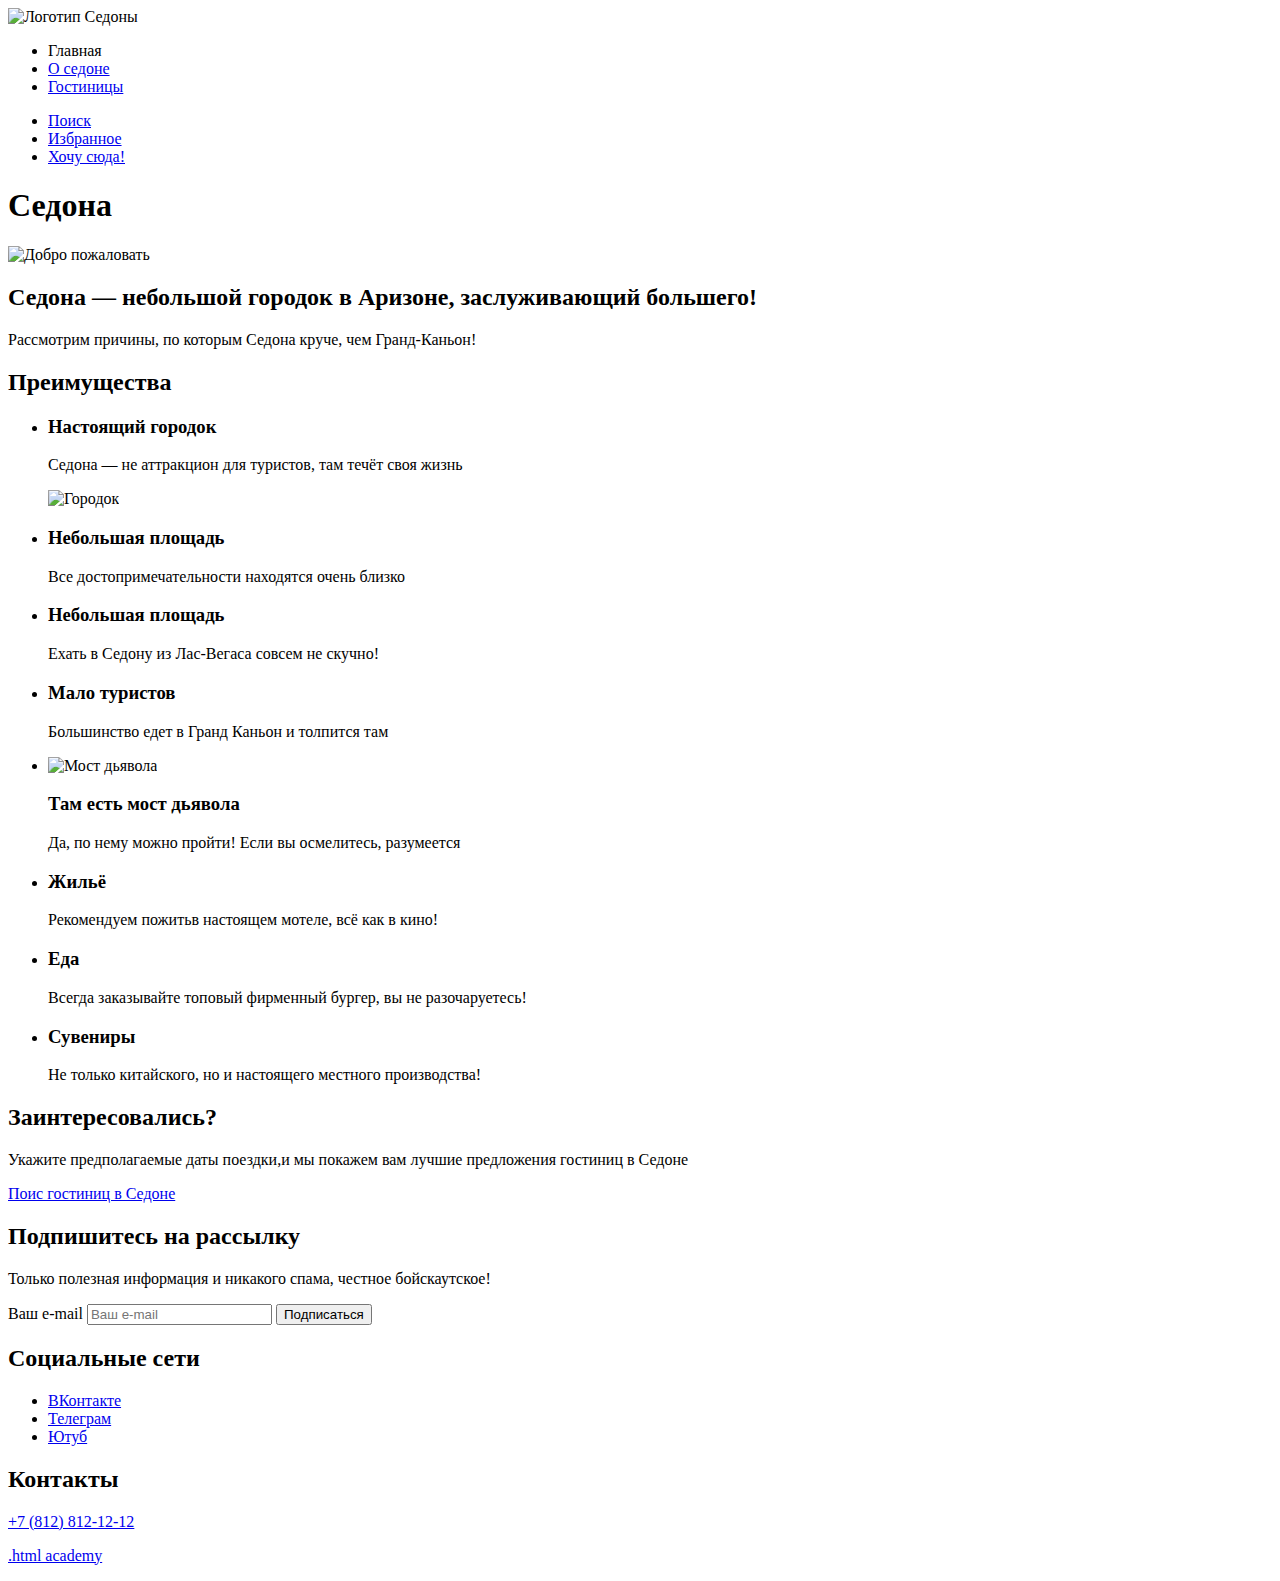
==== index.html @ bfe0bf10 "Merge pull request #2 from Vitamin0203/master" ====
<!DOCTYPE html>
<html lang="ru">
  <head>
    <meta charset="utf-8" />
    <title>HTML Academy: Седона</title>
  </head>
  <body>
    <header class="page-header">
      <a class="header-item-image">
        <img class="header-item-logo" src="" alt="Логотип Седоны" />
      </a>
      <nav class="navigation">
        <ul class="navigation-list">
          <li class="navigation-item">
            <a class="navigation-link">Главная</a>
          </li>
          <li class="navigation-item">
            <a class="navigation-link" href="#">О седоне</a>
          </li>
           <li class="navigation-item">
            <a class="navigation-link" href="catalog.html">Гостиницы</a>
          </li>
        </ul>
        <ul class="navigation-list navigation-user">
          <li class="navigation-item">
            <a class="navigation-link" href="#">
              <span class="visually-hidden">Поиск</span>
            </a>
          </li>
          <li class="navigation-item">
            <a class="navigation-link" href="#">
              <span class="visually-hidden">Избранное</span>
            </a>
          </li>
            <li class="navigation-item">
             <a class="navigation-link" href="#">Хочу сюда!</a>
          </li>
        </ul>
      </nav>
    </header>

  <main class="maim-index">
      <h1 class="visually-hidden">Седона</h1>
      <img class="logo-welcome" src="" alt="Добро пожаловать" />
      <section class="index-text">
        <h2 class="index-title">Седона — небольшой городок в Аризоне, заслуживающий большего!</h2>
        <p class="index-item-description">Рассмотрим причины, по которым Седона круче, чем Гранд-Каньон!</p>


     <section class="advantages">
         <h2 class="visually-hidden">Преимущества</h2>
      <ul class="advantages-list">
        <li class="advantages-item">
          <h3 class="advantages-item-title">Настоящий городок</h3>
          <p class="advantages-item-description">
            Седона — не аттракцион для туристов, там течёт своя жизнь
          </p>
          <img class="advantages-item-image" src="" alt="Городок" />
        </li>
         <li class="advantages-item">
          <h3 class="advantages-item-title">Небольшая площадь</h3>
          <p class="advantages-item-description">
            Все достопримечательности находятся очень близко
          </p>
        </li>
         <li class="advantages-item">
          <h3 class="advantages-item-title">Небольшая площадь</h3>
          <p class="advantages-item-description">
            Ехать в Седону из Лас-Вегаса совсем не скучно!
          </p>
        </li>
         <li class="advantages-item">
          <h3 class="advantages-item-title">Мало туристов</h3>
          <p class="advantages-item-description">
            Большинство едет в Гранд Каньон и толпится там
          </p>
        </li>
        <li class="advantages-item">
          <img class="advantages-item-image" src="" alt="Мост дьявола" />
          <h3 class="advantages-item-title">Там есть мост дьявола</h3>
          <p class="advantages-item-description">
            Да, по нему можно пройти! Если вы осмелитесь, разумеется
          </p>
        </li>
        <li>
          <h3 class="dvantages-item-title">Жильё</h3>
          <p class="advantages-item-description">
           Рекомендуем пожитьв настоящем мотеле, всё как в кино!
          </p>
        </li>
        <li>
          <h3 class="advantages-item-title">Еда</h3>
          <p class="advantages-item-description">
           Всегда заказывайте топовый фирменный бургер, вы не разочаруетесь!
           </p>
        </li>
        <li>
          <h3 class="advantages-item-title">Сувениры</h3>
          <p class="advantages-item-description">
           Не только китайского, но и настоящего местного производства!
          </p>
        </li>
      </ul>
     </section>

      <section class="data">
        <h2 class="data-title">Заинтересовались?</h2>
        <p class="data-text">
          Укажите предполагаемые даты поездки,и мы покажем вам лучшие
          предложения гостиниц в Седоне
        </p>
        <a class="button" href="#">Поис гостиниц в Седоне</a>
      </section>
  </main>

    <footer class="page-footer">
      <section class="subscribe">
        <h2 class="subscribe-tite">Подпишитесь на рассылку</h2>
        <p class="subscribe-text">
          Только полезная информация и никакого спама, честное бойскаутское!
        </p>
        <form class="form" action="#" metod="post">
          <label for="subscribe-emeil">
            <span class="visually-hidden">Ваш e-mail</span>
          </label>
          <input
            class="field"
            placeholder="Ваш e-mail"
            type="email"
            name="subscribe-email"
            id="subscribe-email"
            required
          />
          <button class="subscribe-button" type="submit">Подписаться</button>
        </form>
      </section>

      <section class="social">
        <h2 class="visually-hidden">Социальные сети</h2>
        <ul class="social-list">
          <li class="social-item">
            <a class="button" href="https://vk.com/htmlacademy">
              <span class="visually-hidden">ВКонтакте</span>
            </a>
          </li>
          <li class="social-list-item">
            <a class="button" href="https://https://t.me/htmlacademy">
              <span class="visually-hidden">Телеграм</span>
            </a>
          </li>
          <li class="social-list-item">
            <a class="button" href="https://www.youtube.com/user/htmlacademyru">
              <span class="visually-hidden">Ютуб</span>
            </a>
          </li>
        </ul>
      </section>

      <section class="contact">
        <h2 class="visually-hidden">Контакты</h2>
        <a class="contact-phone" href="tel:88128121212">+7 (812) 812-12-12</a>
         <p class="contact-about-text">
         <a class="htmlacademy-link" href="https://htmlacademy.ru/">.html academy</a>
        </p>
      </section>

    </footer>
  </body>
</html>
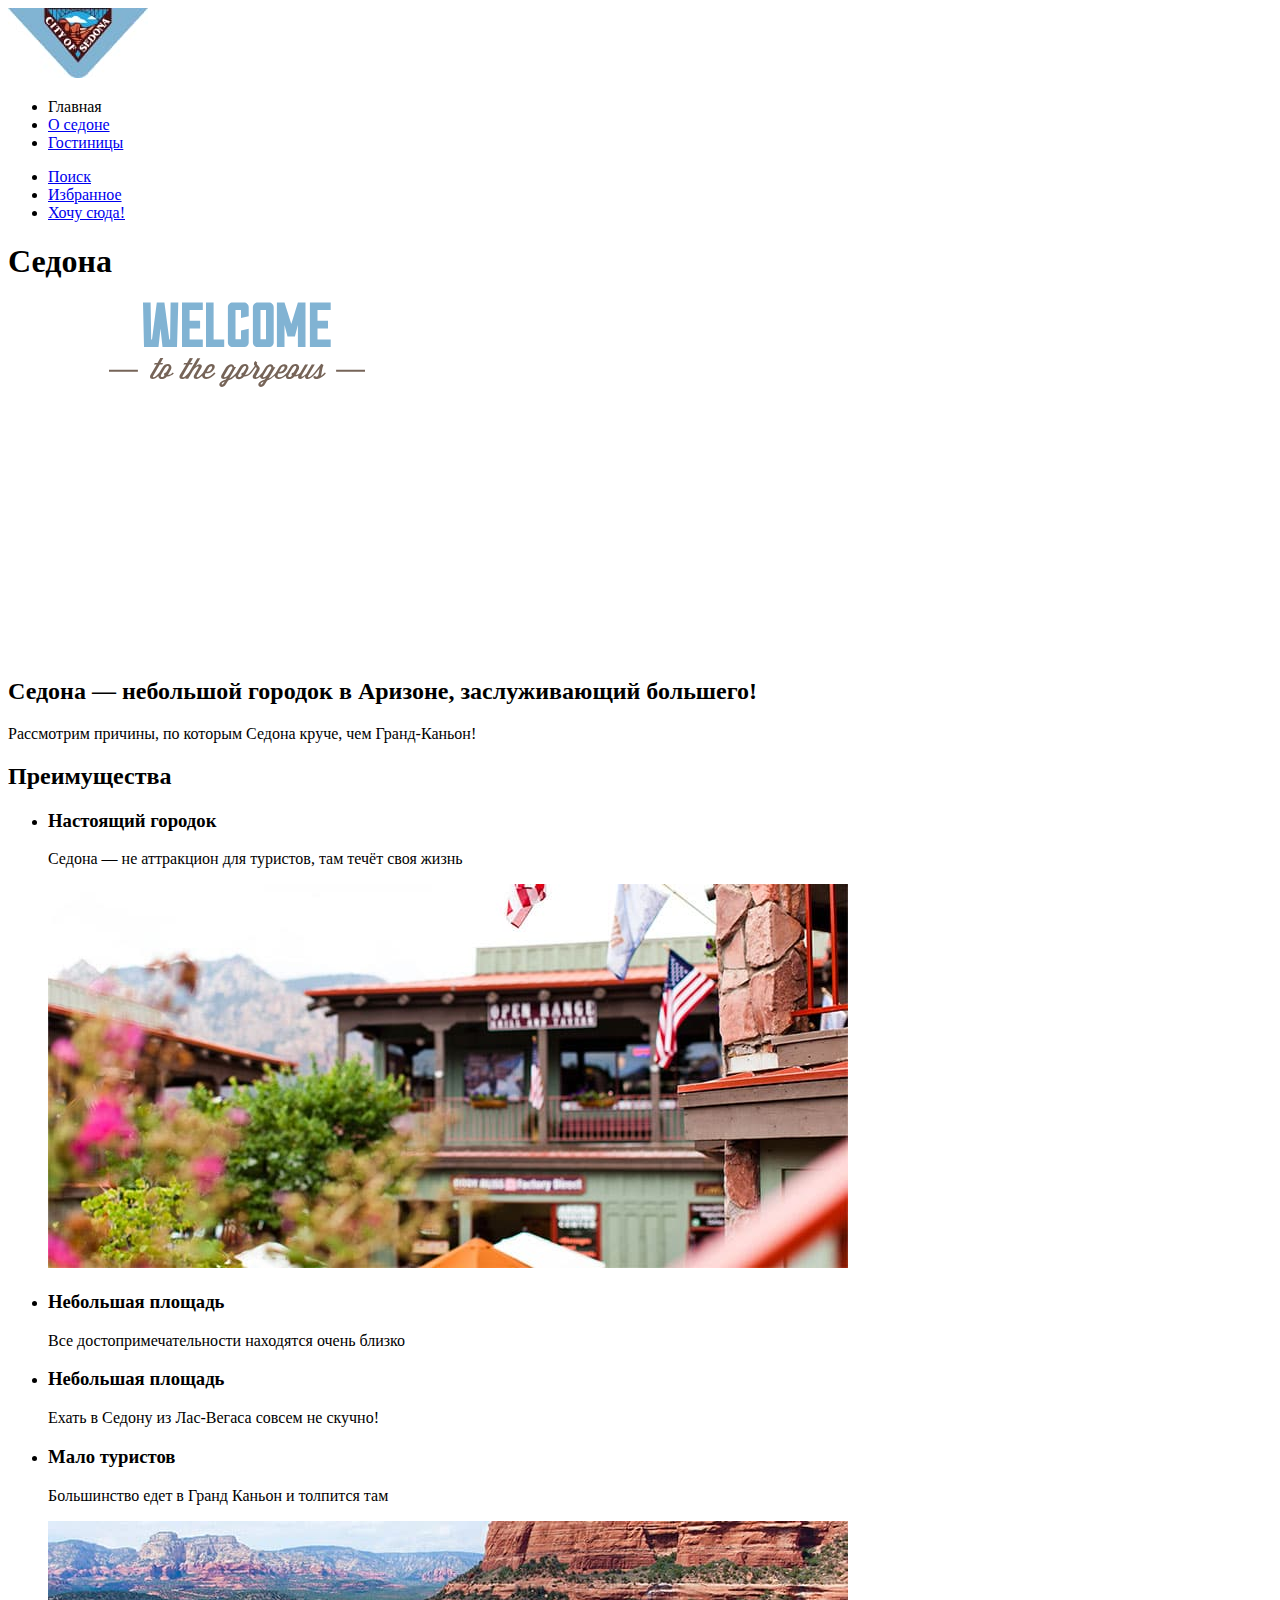
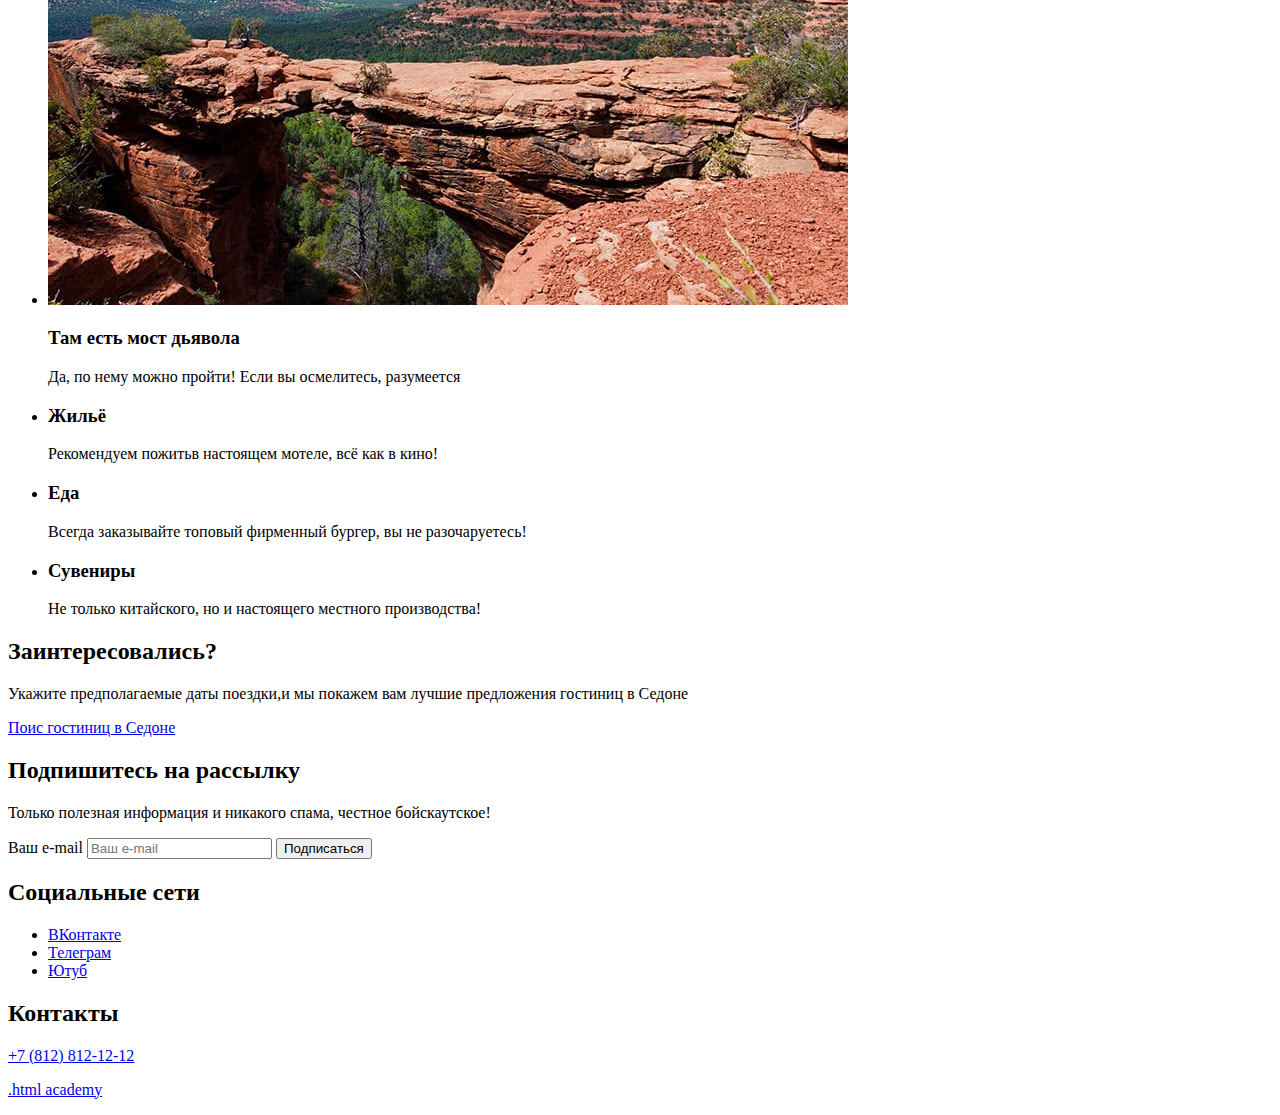
==== commit 0e7c947b: "Исправляет ошибки" ====
--- a/index.html
+++ b/index.html
@@ -7,7 +7,7 @@
   <body>
     <header class="page-header">
       <a class="header-item-image">
-        <img class="header-item-logo" src="" alt="Логотип Седоны" />
+        <img class="header-item-logo" src="images/preview/logo.jpg" width="140" height="70" alt="Логотип Седоны." />
       </a>
       <nav class="navigation">
         <ul class="navigation-list">
@@ -41,7 +41,7 @@
 
   <main class="maim-index">
       <h1 class="visually-hidden">Седона</h1>
-      <img class="logo-welcome" src="" alt="Добро пожаловать" />
+      <img class="logo-welcome" src="images/preview/welcome.svg" width="458" height="352" alt="Добро пожаловать." />
       <section class="index-text">
         <h2 class="index-title">Седона — небольшой городок в Аризоне, заслуживающий большего!</h2>
         <p class="index-item-description">Рассмотрим причины, по которым Седона круче, чем Гранд-Каньон!</p>
@@ -55,7 +55,7 @@
           <p class="advantages-item-description">
             Седона — не аттракцион для туристов, там течёт своя жизнь
           </p>
-          <img class="advantages-item-image" src="" alt="Городок" />
+          <img class="advantages-item-image" src="images/preview/photo-1.jpg" width="800" height="384" alt="Городок." />
         </li>
          <li class="advantages-item">
           <h3 class="advantages-item-title">Небольшая площадь</h3>
@@ -76,7 +76,7 @@
           </p>
         </li>
         <li class="advantages-item">
-          <img class="advantages-item-image" src="" alt="Мост дьявола" />
+          <img class="advantages-item-image" src="images/preview/photo-2.jpg" width="800" height="384" alt="Мост дьявола." />
           <h3 class="advantages-item-title">Там есть мост дьявола</h3>
           <p class="advantages-item-description">
             Да, по нему можно пройти! Если вы осмелитесь, разумеется
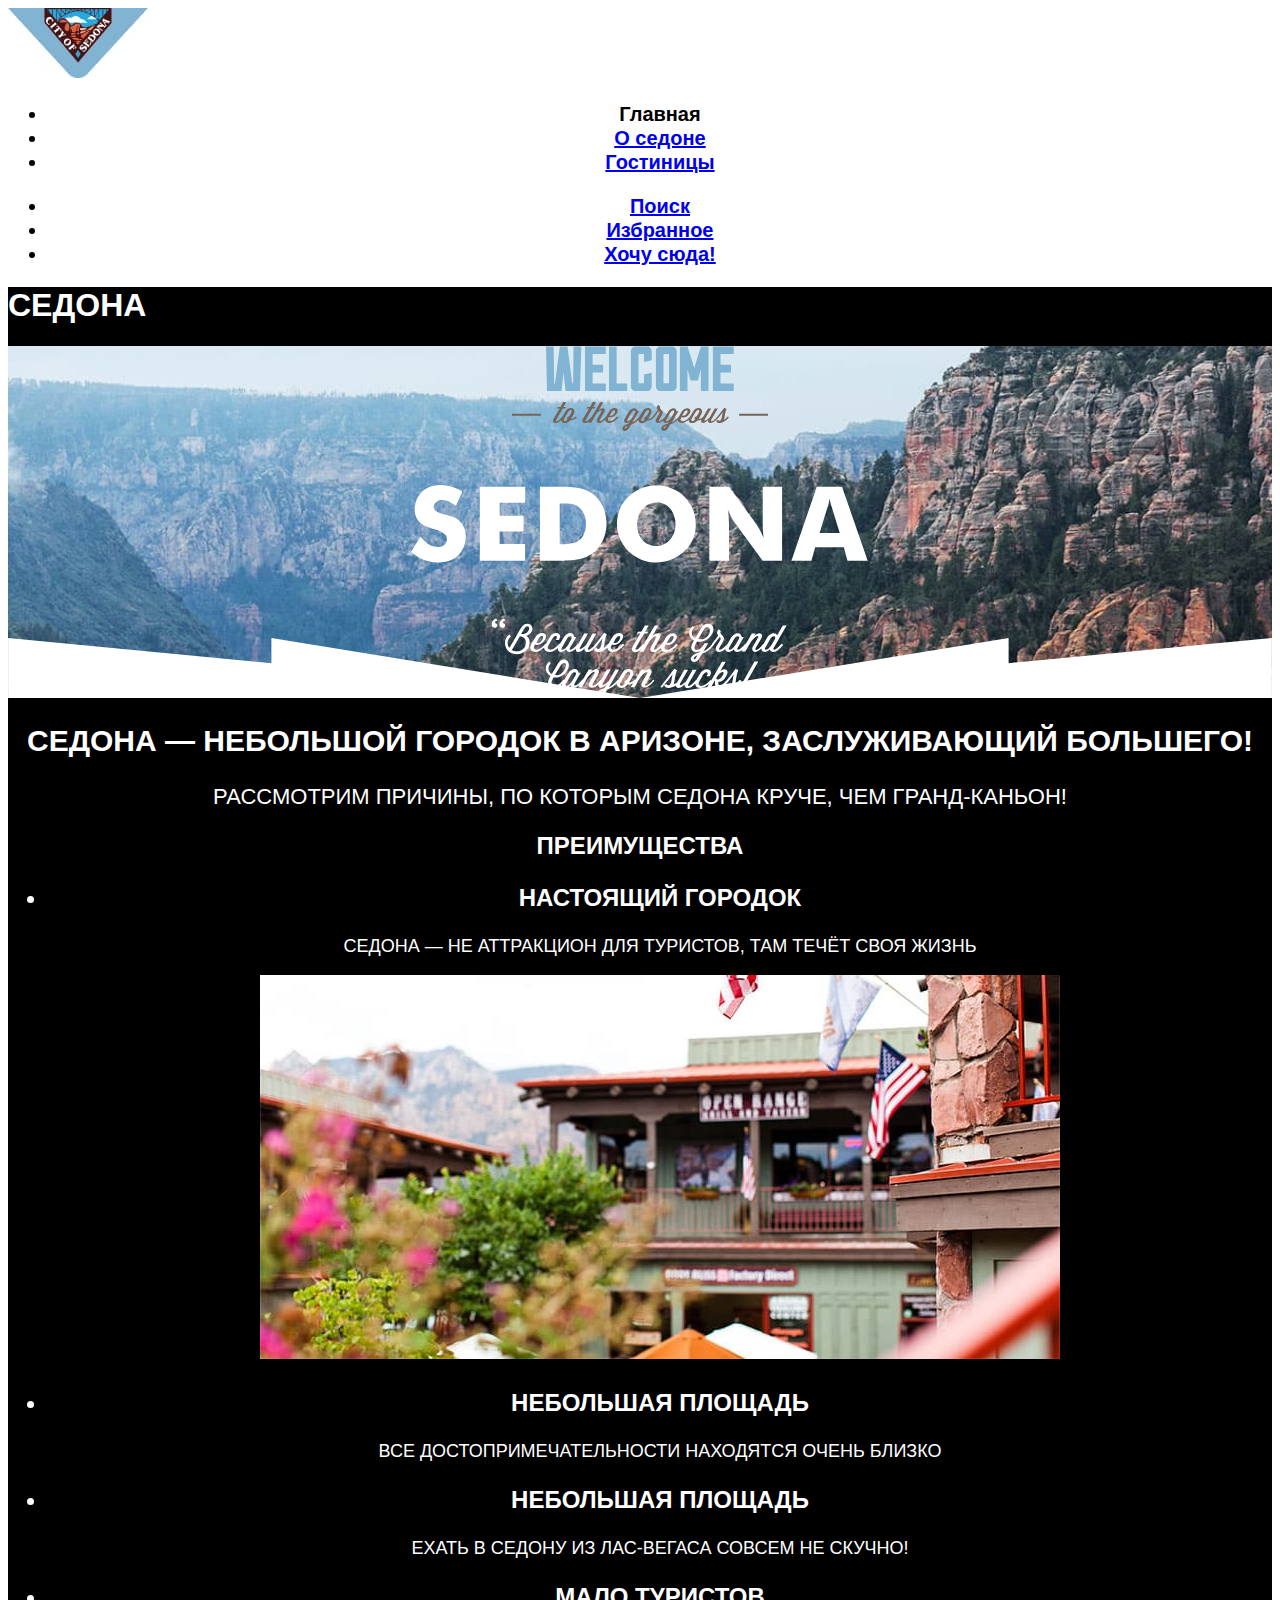
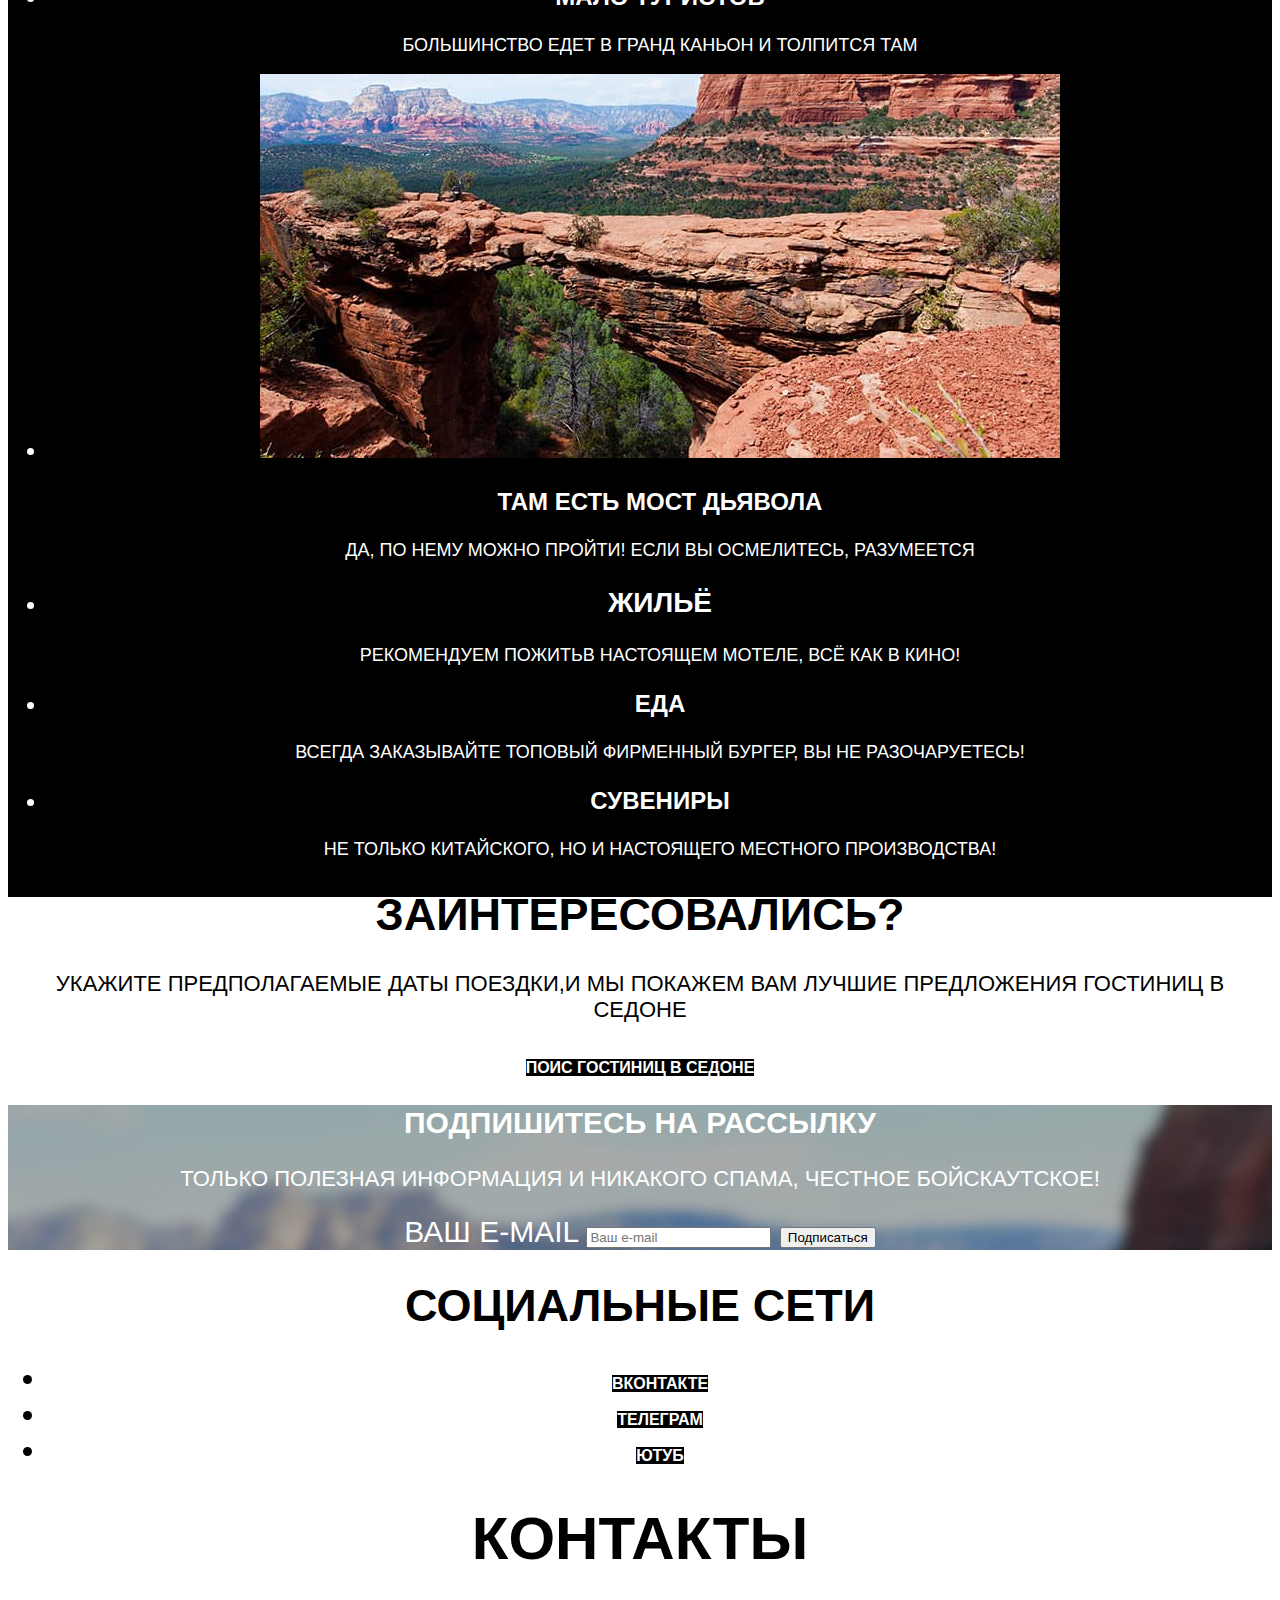
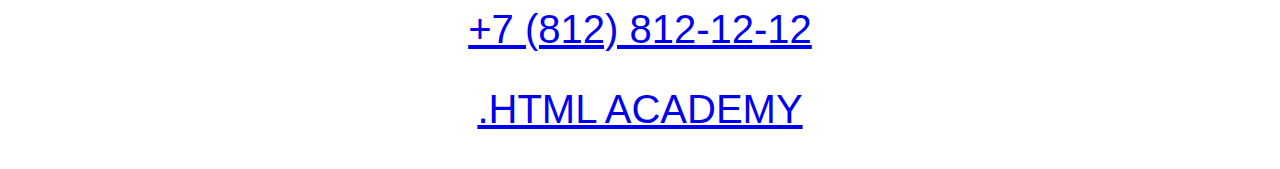
==== commit 5a56fe05: "Исправление ошибок" ====
--- a/index.html
+++ b/index.html
@@ -1,169 +1,166 @@
 <!DOCTYPE html>
 <html lang="ru">
-  <head>
-    <meta charset="utf-8" />
-    <title>HTML Academy: Седона</title>
-  </head>
-  <body>
-    <header class="page-header">
-      <a class="header-item-image">
-        <img class="header-item-logo" src="images/preview/logo.jpg" width="140" height="70" alt="Логотип Седоны." />
-      </a>
-      <nav class="navigation">
-        <ul class="navigation-list">
-          <li class="navigation-item">
-            <a class="navigation-link">Главная</a>
+
+<head>
+  <meta charset="utf-8" />
+  <title>HTML Academy: Седона</title>
+  <link rel="stylesheet" href="styles/styles.css">
+</head>
+
+<body>
+  <header class="page-header">
+    <a class="header-item-image">
+      <img class="header-item-logo" src="images/preview/logo.jpg" width="140" height="70" alt="Логотип Седоны." />
+    </a>
+    <nav class="navigation">
+      <ul class="navigation-list">
+        <li class="navigation-item">
+          <a class="navigation-link">Главная</a>
+        </li>
+        <li class="navigation-item">
+          <a class="navigation-link" href="#">О седоне</a>
+        </li>
+        <li class="navigation-item">
+          <a class="navigation-link" href="catalog.html">Гостиницы</a>
+        </li>
+      </ul>
+      <ul class="navigation-list navigation-user">
+        <li class="navigation-item">
+          <a class="navigation-link" href="#">
+            <span class="visually-hidden">Поиск</span>
+          </a>
+        </li>
+        <li class="navigation-item">
+          <a class="navigation-link" href="#">
+            <span class="visually-hidden">Избранное</span>
+          </a>
+        </li>
+        <li class="navigation-item">
+          <a class="navigation-link" href="#">Хочу сюда!</a>
+        </li>
+      </ul>
+    </nav>
+  </header>
+
+  <main class="main-index">
+    <h1 class="visually-hidden">Седона</h1>
+    <div class="logo-welcome-wrapper">
+     <img class="logo-welcome" src="images/preview/welcome.svg" width="458" height="352" alt="Добро пожаловать." />
+    </div>
+    <section class="index-text">
+      <h2 class="index-title">Седона — небольшой городок в Аризоне, заслуживающий большего!</h2>
+      <p class="index-item-description">Рассмотрим причины, по которым Седона круче, чем Гранд-Каньон!</p>
+
+      <section class="advantages">
+        <h2 class="visually-hidden">Преимущества</h2>
+        <ul class="advantages-list">
+          <li class="advantages-item">
+            <h3 class="advantages-item-title">Настоящий городок</h3>
+            <p class="advantages-item-description">
+              Седона — не аттракцион для туристов, там течёт своя жизнь
+            </p>
+            <img class="advantages-item-image" src="images/preview/photo-1.jpg" width="800" height="384" alt="Городок." />
           </li>
-          <li class="navigation-item">
-            <a class="navigation-link" href="#">О седоне</a>
+          <li class="advantages-item">
+            <h3 class="advantages-item-title">Небольшая площадь</h3>
+            <p class="advantages-item-description">
+              Все достопримечательности находятся очень близко
+            </p>
           </li>
-           <li class="navigation-item">
-            <a class="navigation-link" href="catalog.html">Гостиницы</a>
+          <li class="advantages-item">
+            <h3 class="advantages-item-title">Небольшая площадь</h3>
+            <p class="advantages-item-description">
+              Ехать в Седону из Лас-Вегаса совсем не скучно!
+            </p>
+          </li>
+          <li class="advantages-item">
+            <h3 class="advantages-item-title">Мало туристов</h3>
+            <p class="advantages-item-description">
+              Большинство едет в Гранд Каньон и толпится там
+            </p>
+          </li>
+          <li class="advantages-item">
+            <img class="advantages-item-image" src="images/preview/photo-2.jpg" width="800" height="384" alt="Мост дьявола." />
+            <h3 class="advantages-item-title">Там есть мост дьявола</h3>
+            <p class="advantages-item-description">
+              Да, по нему можно пройти! Если вы осмелитесь, разумеется
+            </p>
+          </li>
+          <li>
+            <h3 class="dvantages-item-title">Жильё</h3>
+            <p class="advantages-item-description">
+              Рекомендуем пожитьв настоящем мотеле, всё как в кино!
+            </p>
+          </li>
+          <li>
+            <h3 class="advantages-item-title">Еда</h3>
+            <p class="advantages-item-description">
+              Всегда заказывайте топовый фирменный бургер, вы не разочаруетесь!
+            </p>
+          </li>
+          <li>
+            <h3 class="advantages-item-title">Сувениры</h3>
+            <p class="advantages-item-description">
+              Не только китайского, но и настоящего местного производства!
+            </p>
           </li>
         </ul>
-        <ul class="navigation-list navigation-user">
-          <li class="navigation-item">
-            <a class="navigation-link" href="#">
-              <span class="visually-hidden">Поиск</span>
-            </a>
-          </li>
-          <li class="navigation-item">
-            <a class="navigation-link" href="#">
-              <span class="visually-hidden">Избранное</span>
-            </a>
-          </li>
-            <li class="navigation-item">
-             <a class="navigation-link" href="#">Хочу сюда!</a>
-          </li>
-        </ul>
-      </nav>
-    </header>
-
-  <main class="maim-index">
-      <h1 class="visually-hidden">Седона</h1>
-      <img class="logo-welcome" src="images/preview/welcome.svg" width="458" height="352" alt="Добро пожаловать." />
-      <section class="index-text">
-        <h2 class="index-title">Седона — небольшой городок в Аризоне, заслуживающий большего!</h2>
-        <p class="index-item-description">Рассмотрим причины, по которым Седона круче, чем Гранд-Каньон!</p>
-
-
-     <section class="advantages">
-         <h2 class="visually-hidden">Преимущества</h2>
-      <ul class="advantages-list">
-        <li class="advantages-item">
-          <h3 class="advantages-item-title">Настоящий городок</h3>
-          <p class="advantages-item-description">
-            Седона — не аттракцион для туристов, там течёт своя жизнь
-          </p>
-          <img class="advantages-item-image" src="images/preview/photo-1.jpg" width="800" height="384" alt="Городок." />
-        </li>
-         <li class="advantages-item">
-          <h3 class="advantages-item-title">Небольшая площадь</h3>
-          <p class="advantages-item-description">
-            Все достопримечательности находятся очень близко
-          </p>
-        </li>
-         <li class="advantages-item">
-          <h3 class="advantages-item-title">Небольшая площадь</h3>
-          <p class="advantages-item-description">
-            Ехать в Седону из Лас-Вегаса совсем не скучно!
-          </p>
-        </li>
-         <li class="advantages-item">
-          <h3 class="advantages-item-title">Мало туристов</h3>
-          <p class="advantages-item-description">
-            Большинство едет в Гранд Каньон и толпится там
-          </p>
-        </li>
-        <li class="advantages-item">
-          <img class="advantages-item-image" src="images/preview/photo-2.jpg" width="800" height="384" alt="Мост дьявола." />
-          <h3 class="advantages-item-title">Там есть мост дьявола</h3>
-          <p class="advantages-item-description">
-            Да, по нему можно пройти! Если вы осмелитесь, разумеется
-          </p>
-        </li>
-        <li>
-          <h3 class="dvantages-item-title">Жильё</h3>
-          <p class="advantages-item-description">
-           Рекомендуем пожитьв настоящем мотеле, всё как в кино!
-          </p>
-        </li>
-        <li>
-          <h3 class="advantages-item-title">Еда</h3>
-          <p class="advantages-item-description">
-           Всегда заказывайте топовый фирменный бургер, вы не разочаруетесь!
-           </p>
-        </li>
-        <li>
-          <h3 class="advantages-item-title">Сувениры</h3>
-          <p class="advantages-item-description">
-           Не только китайского, но и настоящего местного производства!
-          </p>
-        </li>
-      </ul>
-     </section>
+      </section>
 
       <section class="data">
         <h2 class="data-title">Заинтересовались?</h2>
         <p class="data-text">
-          Укажите предполагаемые даты поездки,и мы покажем вам лучшие
-          предложения гостиниц в Седоне
+          Укажите предполагаемые даты поездки,и мы покажем вам лучшие предложения гостиниц в Седоне
         </p>
         <a class="button" href="#">Поис гостиниц в Седоне</a>
       </section>
   </main>
 
-    <footer class="page-footer">
-      <section class="subscribe">
-        <h2 class="subscribe-tite">Подпишитесь на рассылку</h2>
-        <p class="subscribe-text">
-          Только полезная информация и никакого спама, честное бойскаутское!
-        </p>
-        <form class="form" action="#" metod="post">
-          <label for="subscribe-emeil">
-            <span class="visually-hidden">Ваш e-mail</span>
-          </label>
-          <input
-            class="field"
-            placeholder="Ваш e-mail"
-            type="email"
-            name="subscribe-email"
-            id="subscribe-email"
-            required
-          />
-          <button class="subscribe-button" type="submit">Подписаться</button>
-        </form>
-      </section>
+  <footer class="page-footer">
+    <section class="subscribe">
+      <h2 class="subscribe-tite">Подпишитесь на рассылку</h2>
+      <p class="subscribe-text">
+        Только полезная информация и никакого спама, честное бойскаутское!
+      </p>
+      <form class="form" action="#" metod="post">
+        <label for="subscribe-emeil">
+          <span class="visually-hidden">Ваш e-mail</span>
+        </label>
+        <input class="field" placeholder="Ваш e-mail" type="email" name="subscribe-email" id="subscribe-email" required />
+        <button class="subscribe-button" type="submit">Подписаться</button>
+      </form>
+    </section>
 
-      <section class="social">
-        <h2 class="visually-hidden">Социальные сети</h2>
-        <ul class="social-list">
-          <li class="social-item">
-            <a class="button" href="https://vk.com/htmlacademy">
-              <span class="visually-hidden">ВКонтакте</span>
-            </a>
-          </li>
-          <li class="social-list-item">
-            <a class="button" href="https://https://t.me/htmlacademy">
-              <span class="visually-hidden">Телеграм</span>
-            </a>
-          </li>
-          <li class="social-list-item">
-            <a class="button" href="https://www.youtube.com/user/htmlacademyru">
-              <span class="visually-hidden">Ютуб</span>
-            </a>
-          </li>
-        </ul>
-      </section>
+    <section class="social">
+      <h2 class="visually-hidden">Социальные сети</h2>
+      <ul class="social-list">
+        <li class="social-item">
+          <a class="button" href="https://vk.com/htmlacademy">
+            <span class="visually-hidden">ВКонтакте</span>
+          </a>
+        </li>
+        <li class="social-list-item">
+          <a class="button" href="https://https://t.me/htmlacademy">
+            <span class="visually-hidden">Телеграм</span>
+          </a>
+        </li>
+        <li class="social-list-item">
+          <a class="button" href="https://www.youtube.com/user/htmlacademyru">
+            <span class="visually-hidden">Ютуб</span>
+          </a>
+        </li>
+      </ul>
+    </section>
 
-      <section class="contact">
-        <h2 class="visually-hidden">Контакты</h2>
-        <a class="contact-phone" href="tel:88128121212">+7 (812) 812-12-12</a>
-         <p class="contact-about-text">
-         <a class="htmlacademy-link" href="https://htmlacademy.ru/">.html academy</a>
-        </p>
-      </section>
+    <section class="contact">
+      <h2 class="visually-hidden">Контакты</h2>
+      <a class="contact-phone" href="tel:88128121212">+7 (812) 812-12-12</a>
+      <p class="contact-about-text">
+        <a class="htmlacademy-link" href="https://htmlacademy.ru/">.html academy</a>
+      </p>
+    </section>
 
-    </footer>
-  </body>
+  </footer>
+</body>
+
 </html>
--- a/styles/styles.css
+++ b/styles/styles.css
@@ -0,0 +1,269 @@
+@font-face {
+  font-family: "PT Sans";
+  font-style: normal;
+  font-weight: 400;
+  src: url("../fonts/ptsans-400.woff2") format("woff2");
+  font-display: swap;
+}
+
+@font-face {
+  font-family: "PT Sans";
+  font-style: normal;
+  font-weight: 700;
+  src: format("../fonts/ptsans-700.woff2") format("woff2");
+  font-display: swap;
+}
+
+body {
+  font-family: "PT Sans", sans-serif;
+  color: #000000;
+  background-color: #ffffff;
+}
+
+.button {
+  font-family: inherit;
+  font-size: 16px;
+  line-height: 16px;
+  font-weight: 700;
+  text-align: center;
+  color: #ffffff;
+  background-color: #000000;
+  text-decoration: none;
+}
+
+.page-header {
+  color: #000000;
+  background-color: #ffffff;
+}
+
+.navigation {
+  font-size: 20px;
+  line-height: 24px;
+  font-weight: 700;
+  text-align: center;
+  color: #000000;
+  background-color: #ffffff;
+  text-decoration: none;
+}
+
+.main-index {
+  color: #ffffff;
+  background-color: #000000;
+  text-transform: uppercase;
+}
+
+.logo-welcome-wrapper {
+  background-image: url("../images/background/bg-3.svg"), url("../images/preview/holma.jpg");
+  background-position: bottom, center;
+  background-size: 100% auto;
+  background-repeat: no-repeat;
+  background-color: #000000;
+
+}
+
+.logo-welcome {
+  display: block;
+  margin: 0 auto;
+}
+
+.index-title {
+  color: #ffffff;
+  background-color: #000000;
+  font-weight: 700;
+  font-size: 30px;
+  line-height: 36px;
+  text-align: center;
+}
+
+.index-item-description {
+  color: #ffffff;
+  background-color: #000000;
+  font-weight: 400;
+  font-size: 22px;
+  line-height: 26px;
+  text-align: center;
+}
+
+.advantages {
+  text-align: center;
+  text-transform: uppercase;
+}
+
+.advantages-item-title {
+  color: #ffffff;
+  background-color: #000000;
+  font-weight: 700;
+  font-size: 24px;
+  line-height: 28px;
+  text-align: center;
+}
+
+.advantages-item-description {
+  color: #ffffff;
+  background-color: #000000;
+  font-weight: 400;
+  font-size: 18px;
+  line-height: 21px;
+  text-align: center;
+}
+
+.advantages-list {
+  font-size: 24px;
+  line-height: 28px;
+}
+
+.data {
+  color: #000000;
+  background-color: #ffffff;
+  font-weight: 700;
+  font-size: 30px;
+  line-height: 36px;
+  text-align: center;
+  text-transform: uppercase;
+}
+
+.data-text {
+  font-weight: 400;
+  font-size: 22px;
+  line-height: 26px;
+}
+
+.page-footer {
+  font-size: 30px;
+  line-height: 36px;
+  text-align: center;
+  text-transform: uppercase;
+}
+
+.subscribe {
+  color: #ffffff;
+  background-image: url("../images/background/bg-1.jpg");
+  background-size: 100% auto;
+  background-repeat: no-repeat;
+  text-transform: uppercase;
+}
+
+.subscribe-tite {
+  font-weight: 700;
+  font-size: 30px;
+  line-height: 36px;
+}
+
+.subscribe-text {
+  font-weight: 400;
+  font-size: 22px;
+  line-height: 26px;
+}
+/** Нет идей :)
+.social-list {
+
+}
+**/
+.contact {
+  color: #000000;
+  font-weight: 400;
+  font-size: 40px;
+  line-height: 40px;
+  text-align: center;
+  text-transform: uppercase;
+  text-decoration: none;
+}
+
+.main-inner {
+  color: #ffffff;
+  background-color: #000000;
+}
+
+.header-inner-wrapper {
+  background-image: url("../images/background/bg-2.jpg");
+  background-position: bottom, center;
+  background-size: 100% auto;
+  background-repeat: no-repeat;
+  background-color: #000000;
+}
+
+.sorting {
+ color: #000000;
+  background-color: #ffffff;
+}
+
+.catalog-filter-grooup {
+  font-size: 20px;
+  line-height: 24px;
+  font-weight: 700;
+  color: #ffffff;
+  text-transform: uppercase;
+}
+
+.catalog-control {
+  font-size: 18px;
+  line-height: 23px;
+  font-weight: 400;
+  color: #ffffff;
+  text-transform: uppercase;
+}
+
+.select-amount {
+  font-size: 30px;
+  line-height: 36px;
+  font-weight: 700;
+  text-align: left;
+}
+
+.select-control {
+  font-size: 18px;
+  line-height: 21px;
+  font-weight: 400;
+  text-align: right;
+}
+
+.display-list {
+  background-color: #ffffff;
+  color: #000000;
+  text-decoration: none;
+  text-transform: uppercase;
+}
+
+.display-card-title {
+  font-size: 24px;
+  line-height: 28px;
+  font-weight: 700;
+}
+
+.display-name {
+  font-size: 18px;
+  line-height: 21px;
+  font-weight: 400;
+}
+
+.display-price {
+  font-size: 18px;
+  line-height: 21px;
+  font-weight: 400;
+}
+
+.display-favorites {
+  font-size: 16px;
+  line-height: 20px;
+  font-weight: 700;
+}
+
+.display-rating {
+  font-size: 16px;
+  line-height: 20px;
+  font-weight: 400;
+}
+
+.pagination {
+  background-color: #82b3d3;
+  color: #ffffff;
+  font-size: 20px;
+  line-height: 36px;
+  font-weight: 700;
+  text-decoration: none;
+}
+
+.pagination-link .pagination-current {
+  background-color: #f2f2f2;
+  color: #000000;
+}
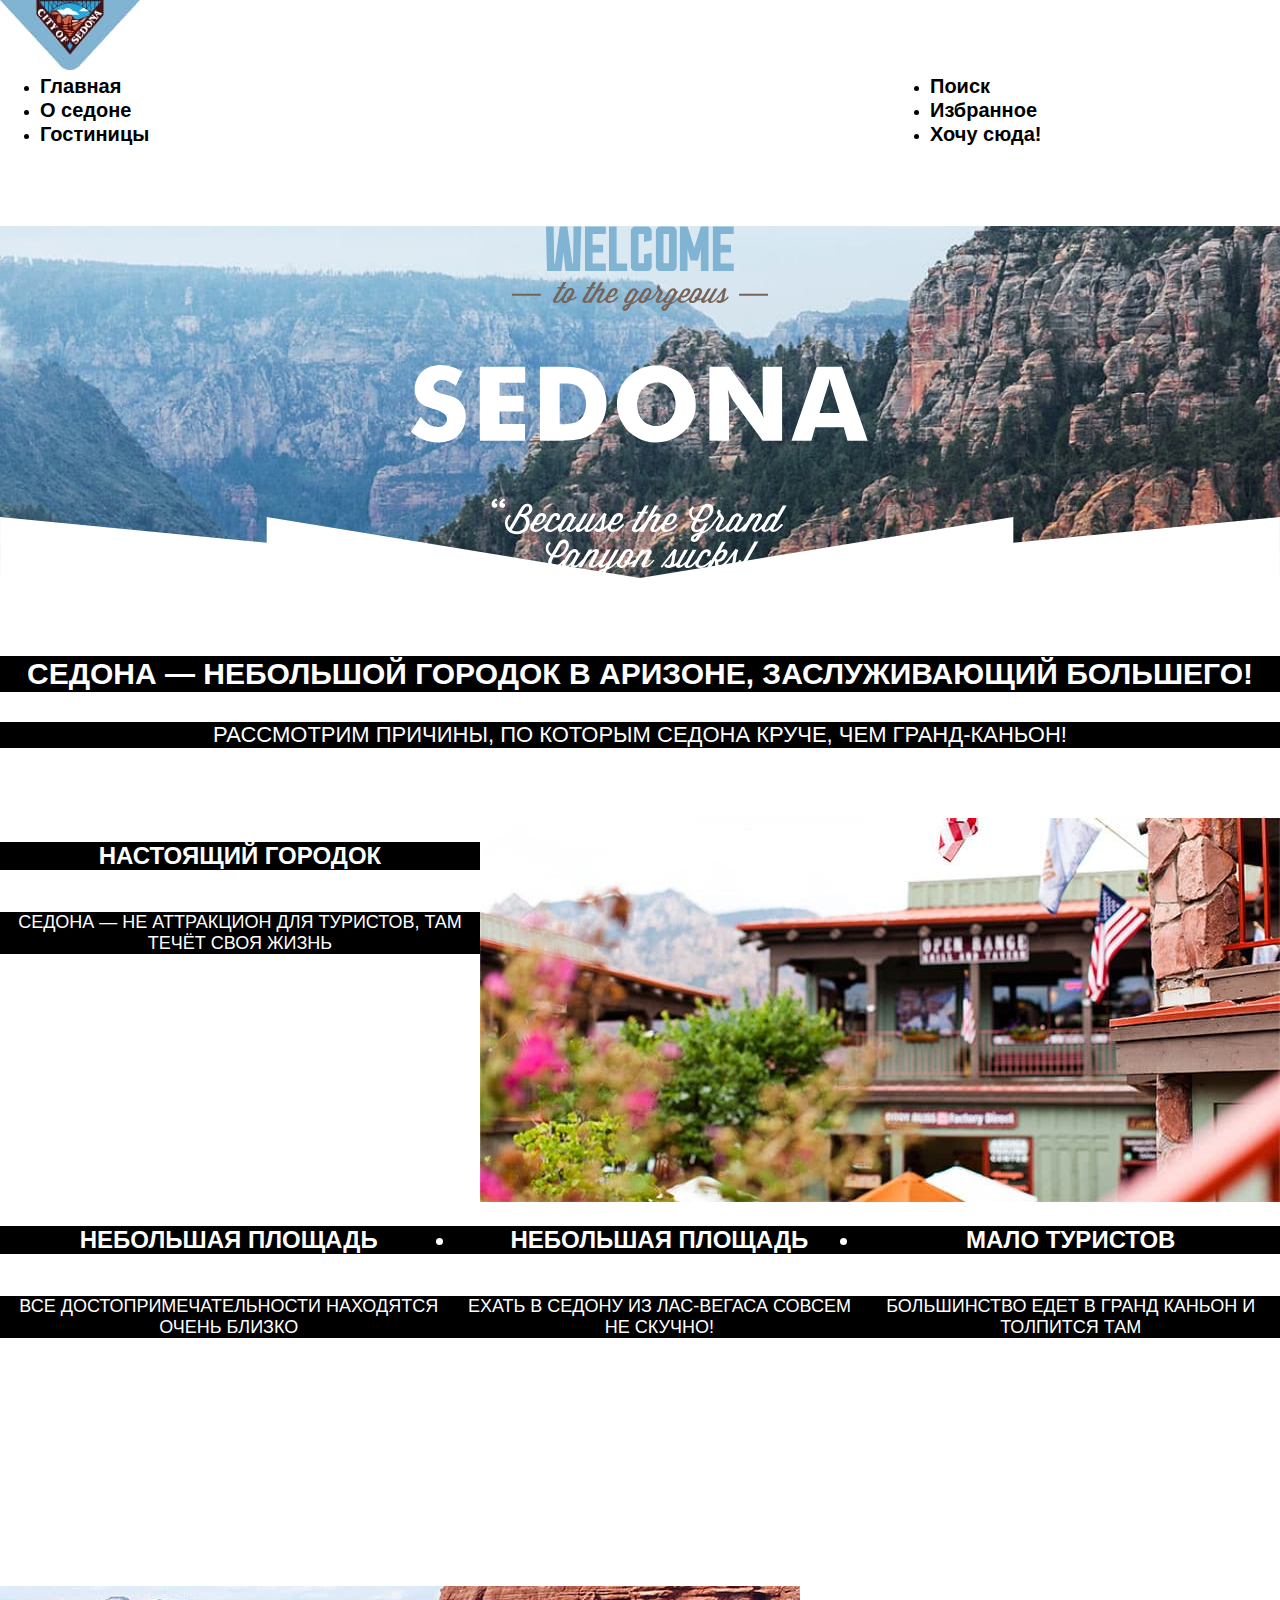
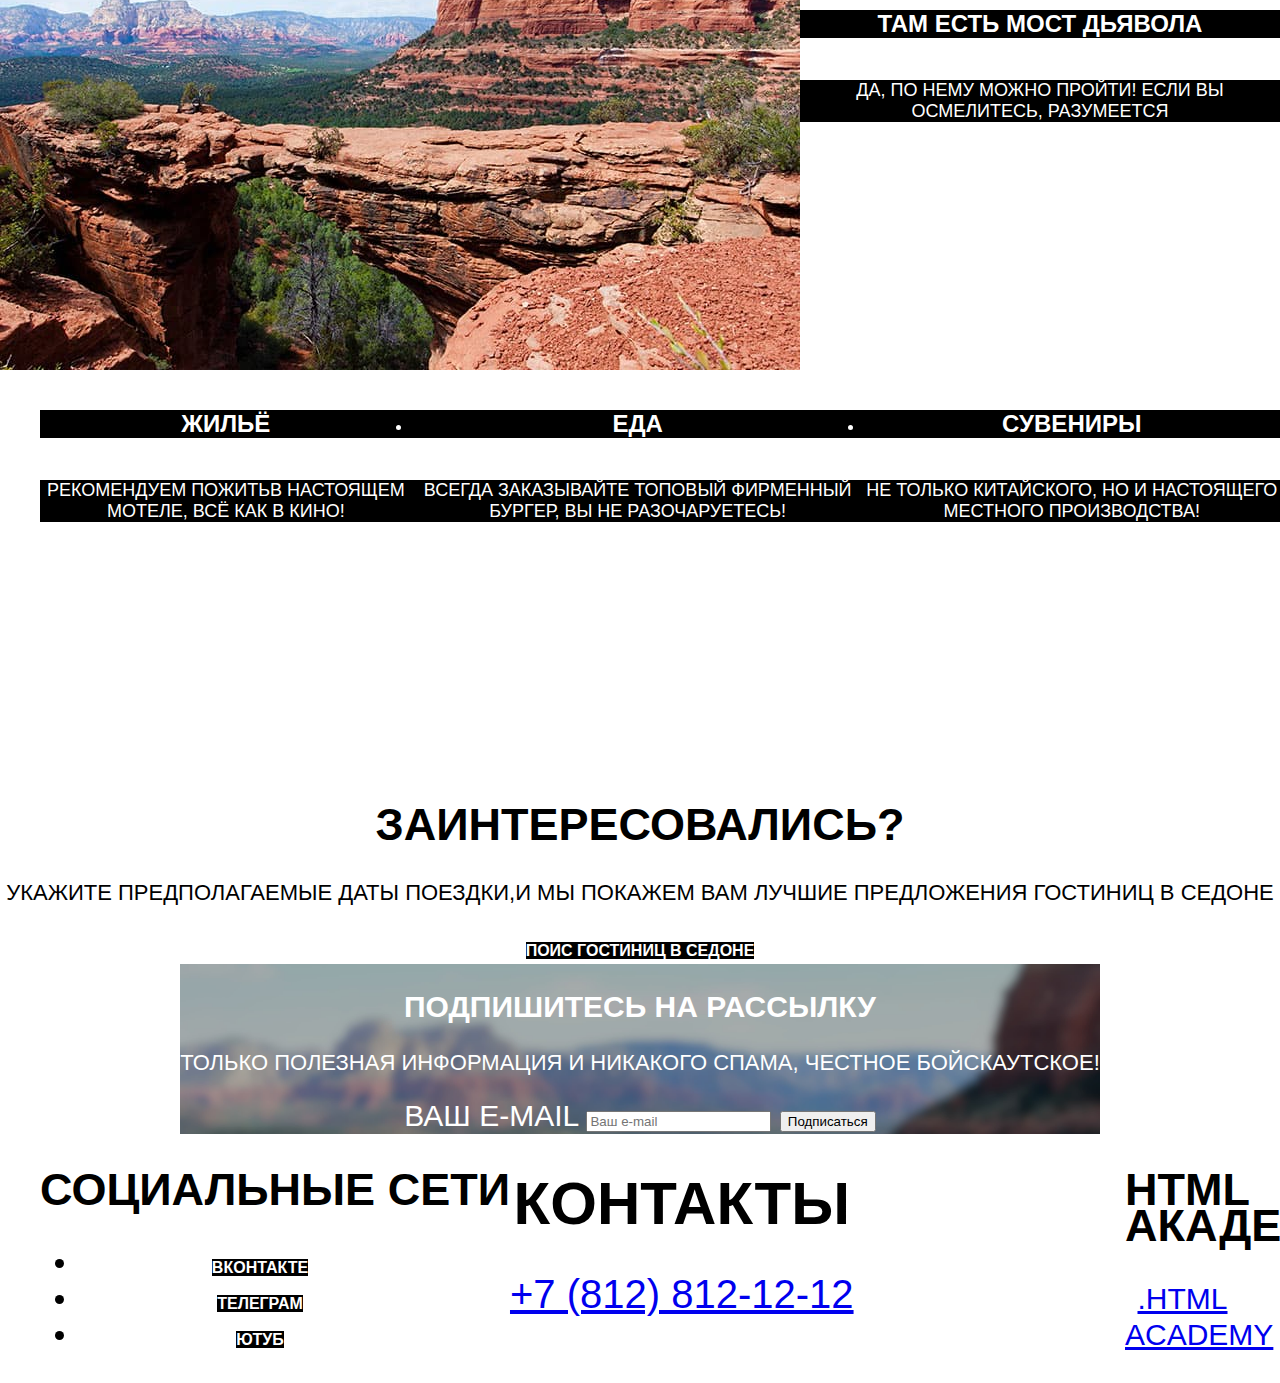
==== commit bd6666c0: "Сетки страниц" ====
--- a/index.html
+++ b/index.html
@@ -42,95 +42,125 @@
     </nav>
   </header>
 
-  <main class="main-index">
-    <h1 class="visually-hidden">Седона</h1>
-    <div class="logo-welcome-wrapper">
-     <img class="logo-welcome" src="images/preview/welcome.svg" width="458" height="352" alt="Добро пожаловать." />
-    </div>
-    <section class="index-text">
-      <h2 class="index-title">Седона — небольшой городок в Аризоне, заслуживающий большего!</h2>
-      <p class="index-item-description">Рассмотрим причины, по которым Седона круче, чем Гранд-Каньон!</p>
-
+  <main class="main-container main-index">
+    <div class="page=container">
+      <h1 class="visually-hidden">Седона</h1>
+      <div class="logo-welcome-wrapper">
+        <img class="logo-welcome" src="images/preview/welcome.svg" width="458" height="352" alt="Добро пожаловать." />
+      </div>
+      <section class="index-text">
+        <h2 class="visually-hidden">Седона-заслуживает большего</h2>
+        <h3 class="index-title">Седона — небольшой городок в Аризоне, заслуживающий большего!</h3>
+        <p class="index-item-description">Рассмотрим причины, по которым Седона круче, чем Гранд-Каньон!</p>
+      </section>
       <section class="advantages">
         <h2 class="visually-hidden">Преимущества</h2>
         <ul class="advantages-list">
           <li class="advantages-item">
-            <h3 class="advantages-item-title">Настоящий городок</h3>
-            <p class="advantages-item-description">
-              Седона — не аттракцион для туристов, там течёт своя жизнь
-            </p>
-            <img class="advantages-item-image" src="images/preview/photo-1.jpg" width="800" height="384" alt="Городок." />
+            <div class="advantage-container">
+              <div class="advantage-container-text">
+                <h3 class="advantages-item-title">Настоящий городок</h3>
+                <p class="advantages-item-description">
+                  Седона — не аттракцион для туристов, там течёт своя жизнь
+                </p>
+              </div>
+              <img class="advantages-item-image" src="images/preview/photo-1.jpg" width="800" height="384" alt="Городок." />
+            </div>
           </li>
+          <div class="advantage-list-title-container">
+            <li class="advantages-item">
+              <div class="advantage-container-text">
+                <h3 class="advantages-item-title">Небольшая площадь</h3>
+                <p class="advantages-item-description">
+                  Все достопримечательности находятся очень близко
+                </p>
+              </div>
+            </li>
+            <li class="advantages-item">
+              <div class="advantage-container-text">
+                <h3 class="advantages-item-title">Небольшая площадь</h3>
+                <p class="advantages-item-description">
+                  Ехать в Седону из Лас-Вегаса совсем не скучно!
+                </p>
+              </div>
+            </li>
+            <li class="advantages-item">
+              <div class="advantage-container-text">
+                <h3 class="advantages-item-title">Мало туристов</h3>
+                <p class="advantages-item-description">
+                  Большинство едет в Гранд Каньон и толпится там
+                </p>
+              </div>
+            </li>
+          </div>
           <li class="advantages-item">
-            <h3 class="advantages-item-title">Небольшая площадь</h3>
-            <p class="advantages-item-description">
-              Все достопримечательности находятся очень близко
-            </p>
+            <div class="advantage-container">
+              <img class="advantages-item-image" src="images/preview/photo-2.jpg" width="800" height="384" alt="Мост дьявола." />
+              <div class="advantage-container-text">
+                <h3 class="advantages-item-title">Там есть мост дьявола</h3>
+                <p class="advantages-item-description">
+                  Да, по нему можно пройти! Если вы осмелитесь, разумеется
+                </p>
+              </div>
+            </div>
           </li>
-          <li class="advantages-item">
-            <h3 class="advantages-item-title">Небольшая площадь</h3>
-            <p class="advantages-item-description">
-              Ехать в Седону из Лас-Вегаса совсем не скучно!
-            </p>
-          </li>
-          <li class="advantages-item">
-            <h3 class="advantages-item-title">Мало туристов</h3>
-            <p class="advantages-item-description">
-              Большинство едет в Гранд Каньон и толпится там
-            </p>
-          </li>
-          <li class="advantages-item">
-            <img class="advantages-item-image" src="images/preview/photo-2.jpg" width="800" height="384" alt="Мост дьявола." />
-            <h3 class="advantages-item-title">Там есть мост дьявола</h3>
-            <p class="advantages-item-description">
-              Да, по нему можно пройти! Если вы осмелитесь, разумеется
-            </p>
+        </ul>
+        <ul class="advantage-list-title">
+          <li>
+            <div class="advantage-container-text">
+              <h3 class="advantages-item-title">Жильё</h3>
+              <p class="advantages-item-description">
+                Рекомендуем пожитьв настоящем мотеле, всё как в кино!
+              </p>
+            </div>
           </li>
           <li>
-            <h3 class="dvantages-item-title">Жильё</h3>
-            <p class="advantages-item-description">
-              Рекомендуем пожитьв настоящем мотеле, всё как в кино!
-            </p>
+            <div class="advantage-container-text">
+              <h3 class="advantages-item-title">Еда</h3>
+              <p class="advantages-item-description">
+                Всегда заказывайте топовый фирменный бургер, вы не разочаруетесь!
+              </p>
+            </div>
           </li>
           <li>
-            <h3 class="advantages-item-title">Еда</h3>
-            <p class="advantages-item-description">
-              Всегда заказывайте топовый фирменный бургер, вы не разочаруетесь!
-            </p>
-          </li>
-          <li>
-            <h3 class="advantages-item-title">Сувениры</h3>
-            <p class="advantages-item-description">
-              Не только китайского, но и настоящего местного производства!
-            </p>
+            <div class="advantage-container-text">
+              <h3 class="advantages-item-title">Сувениры</h3>
+              <p class="advantages-item-description">
+                Не только китайского, но и настоящего местного производства!
+              </p>
+            </div>
           </li>
         </ul>
-      </section>
+    </div>
+    </section>
 
-      <section class="data">
-        <h2 class="data-title">Заинтересовались?</h2>
-        <p class="data-text">
-          Укажите предполагаемые даты поездки,и мы покажем вам лучшие предложения гостиниц в Седоне
-        </p>
-        <a class="button" href="#">Поис гостиниц в Седоне</a>
-      </section>
+    <section class="data">
+      <h2 class="data-title">Заинтересовались?</h2>
+      <p class="data-text">
+        Укажите предполагаемые даты поездки,и мы покажем вам лучшие предложения гостиниц в Седоне
+      </p>
+      <a class="button" href="#">Поис гостиниц в Седоне</a>
+    </section>
+    </div>
   </main>
 
   <footer class="page-footer">
+      <div class="container-footer">
     <section class="subscribe">
       <h2 class="subscribe-tite">Подпишитесь на рассылку</h2>
       <p class="subscribe-text">
         Только полезная информация и никакого спама, честное бойскаутское!
       </p>
       <form class="form" action="#" metod="post">
-        <label for="subscribe-emeil">
+        <label for="subscribe-email">
           <span class="visually-hidden">Ваш e-mail</span>
         </label>
         <input class="field" placeholder="Ваш e-mail" type="email" name="subscribe-email" id="subscribe-email" required />
         <button class="subscribe-button" type="submit">Подписаться</button>
       </form>
     </section>
-
+    </div>
+    <div class="page-footer-container">
     <section class="social">
       <h2 class="visually-hidden">Социальные сети</h2>
       <ul class="social-list">
@@ -155,11 +185,13 @@
     <section class="contact">
       <h2 class="visually-hidden">Контакты</h2>
       <a class="contact-phone" href="tel:88128121212">+7 (812) 812-12-12</a>
-      <p class="contact-about-text">
+      </section>
+      <section class="contact-about-text">
+        <h2 class="visually-hidden">html академия</h2>
         <a class="htmlacademy-link" href="https://htmlacademy.ru/">.html academy</a>
-      </p>
-    </section>
+      </section>
 
+    </div>
   </footer>
 </body>
 
--- a/styles/styles.css
+++ b/styles/styles.css
@@ -14,7 +14,15 @@
   font-display: swap;
 }
 
+html {
+  height: 100%;
+}
+
 body {
+  margin: 0;
+  display: flex;
+  flex-direction: column;
+  min-height: 100%;
   font-family: "PT Sans", sans-serif;
   color: #000000;
   background-color: #ffffff;
@@ -37,6 +45,28 @@
 }
 
 .navigation {
+ display: flex;
+ width: 1200px;
+ margin: 0 auto;
+}
+
+.header-item-logo {
+ width: 140px;
+ height: 70px;
+}
+
+.navigation-list {
+  width: 600px;
+  margin: 0;
+  padding: 0;
+}
+
+.navigation-user{
+  max-width: 310px;
+  margin-left: auto;
+}
+
+.navigation-link {
   font-size: 20px;
   line-height: 24px;
   font-weight: 700;
@@ -46,9 +76,17 @@
   text-decoration: none;
 }
 
+.main-container {
+  flex-grow: 1;
+}
+
+.page-container {
+  width: 1200px;
+  margin: 0 auto;
+}
+
 .main-index {
   color: #ffffff;
-  background-color: #000000;
   text-transform: uppercase;
 }
 
@@ -58,7 +96,6 @@
   background-size: 100% auto;
   background-repeat: no-repeat;
   background-color: #000000;
-
 }
 
 .logo-welcome {
@@ -107,11 +144,49 @@
   text-align: center;
 }
 
+.advantages-item {
+  margin: 0 auto;
+}
+
+.advantage-container {
+ display: flex;
+ justify-content: space-between;
+}
+
+.advantages-item-image {
+ width: 800px;
+ height: 384;
+}
+
+.advantage-container-text {
+ display: flex;
+ flex-direction: column;
+}
+
+.advantages-container-item {
+  display: flex;
+}
+
 .advantages-list {
+  margin: 0;
+  padding: 0;
   font-size: 24px;
   line-height: 28px;
 }
 
+.advantage-list-title {
+  display: flex;
+  justify-content: start;
+  height: 384px;
+}
+
+.advantage-list-title-container {
+ display: flex;
+ justify-content: start;
+ height: 384px;
+}
+
+
 .data {
   color: #000000;
   background-color: #ffffff;
@@ -133,6 +208,20 @@
   line-height: 36px;
   text-align: center;
   text-transform: uppercase;
+}
+
+.page-footer-container {
+  display: flex;
+  justify-content: space-between;
+  width: 1200px;
+  margin: 0 auto;
+}
+
+.container-footer {
+  margin: 0;
+  padding: 0;
+  display: flex;
+  justify-content: center;
 }
 
 .subscribe {
@@ -154,11 +243,12 @@
   font-size: 22px;
   line-height: 26px;
 }
-/** Нет идей :)
+
 .social-list {
-
-}
-**/
+ width: 142;
+ margin-right: 70px;
+}
+
 .contact {
   color: #000000;
   font-weight: 400;
@@ -169,9 +259,20 @@
   text-decoration: none;
 }
 
+.contact-about-text {
+  margin-left: auto;
+  max-width: 115px;
+
+}
+
 .main-inner {
   color: #ffffff;
   background-color: #000000;
+}
+
+.catalog {
+  margin: 0;
+  padding: 0;
 }
 
 .header-inner-wrapper {
@@ -183,11 +284,18 @@
 }
 
 .sorting {
- color: #000000;
+  display: flex;
+  justify-content: space-between;
+  margin: 0 auto;
+  color: #000000;
   background-color: #ffffff;
 }
 
 .catalog-filter-grooup {
+  display: flex;
+  justify-content: space-between;
+  width: 370px;
+  margin-right: 70px;
   font-size: 20px;
   line-height: 24px;
   font-weight: 700;
@@ -195,6 +303,10 @@
   text-transform: uppercase;
 }
 
+.catalog-right-column {
+ width: 549px;
+}
+
 .catalog-control {
   font-size: 18px;
   line-height: 23px;
@@ -215,6 +327,10 @@
   line-height: 21px;
   font-weight: 400;
   text-align: right;
+}
+
+.display {
+  width: 340px;
 }
 
 .display-list {
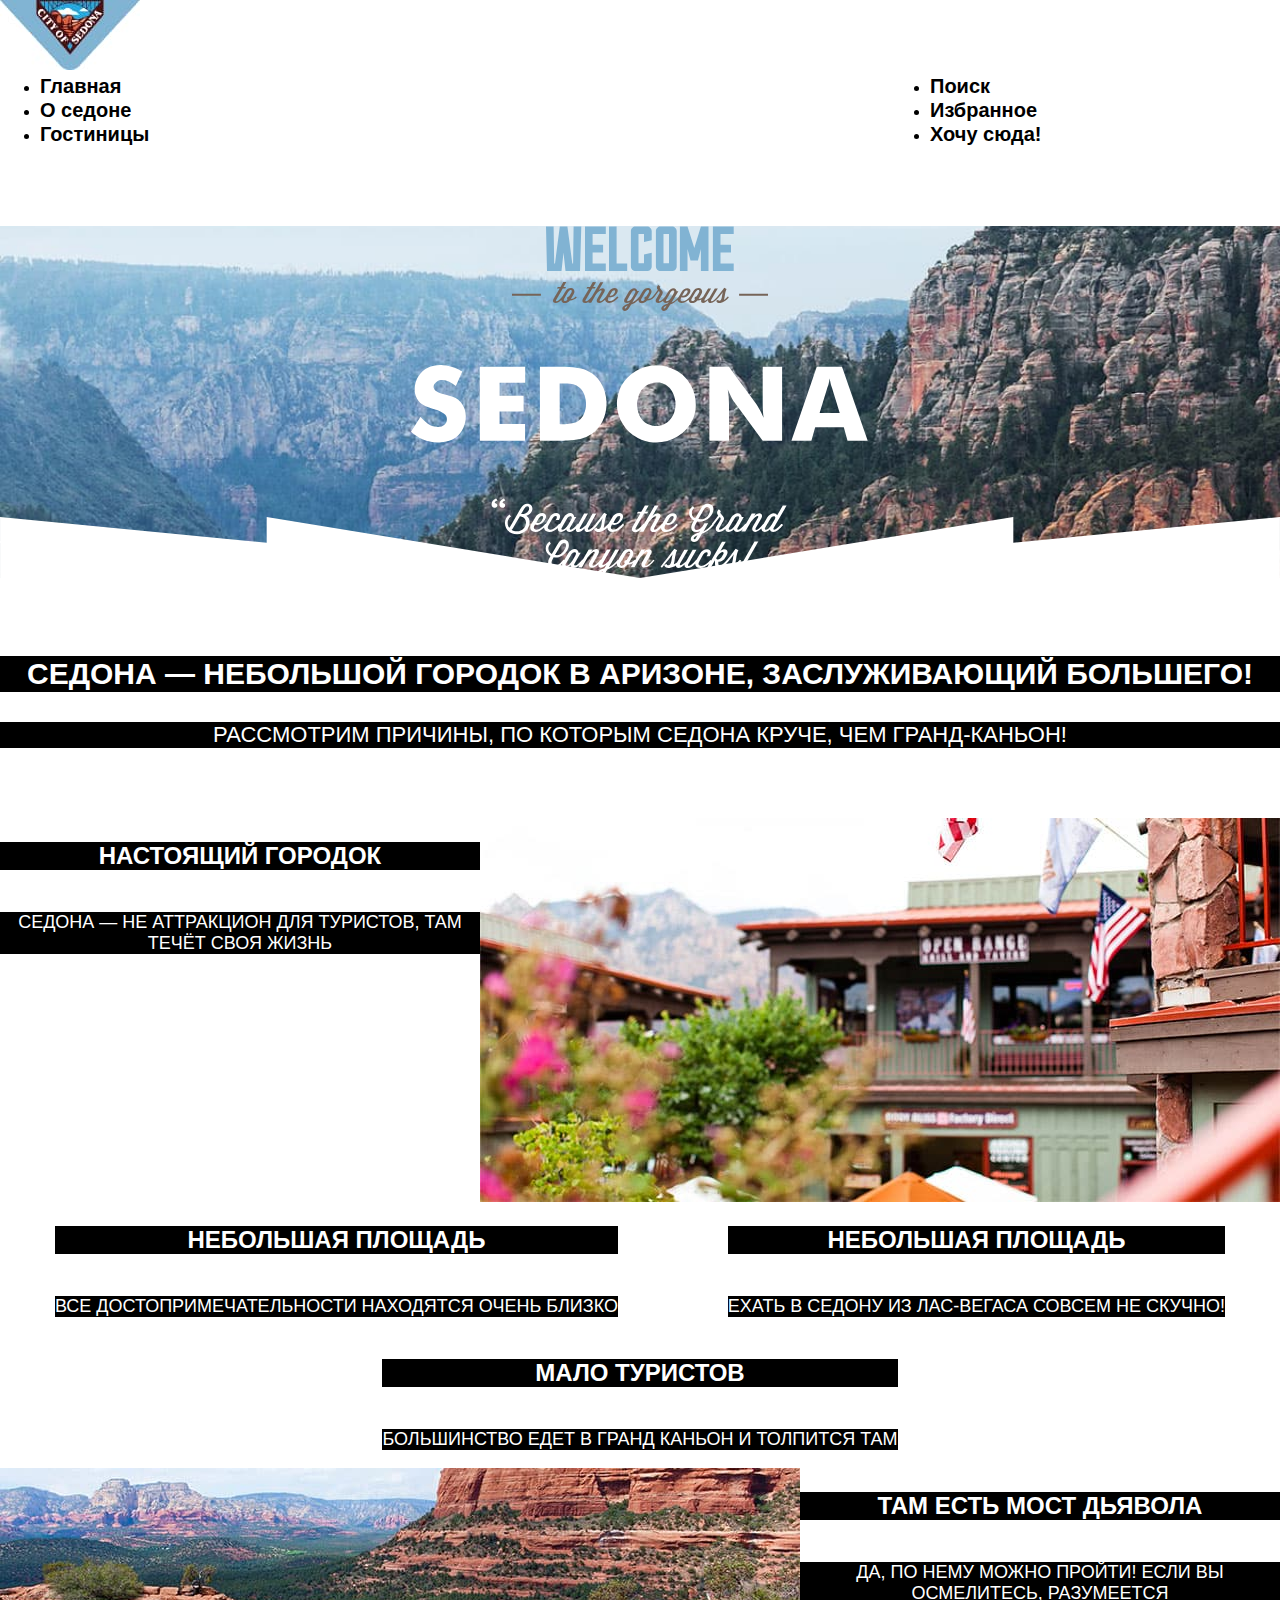
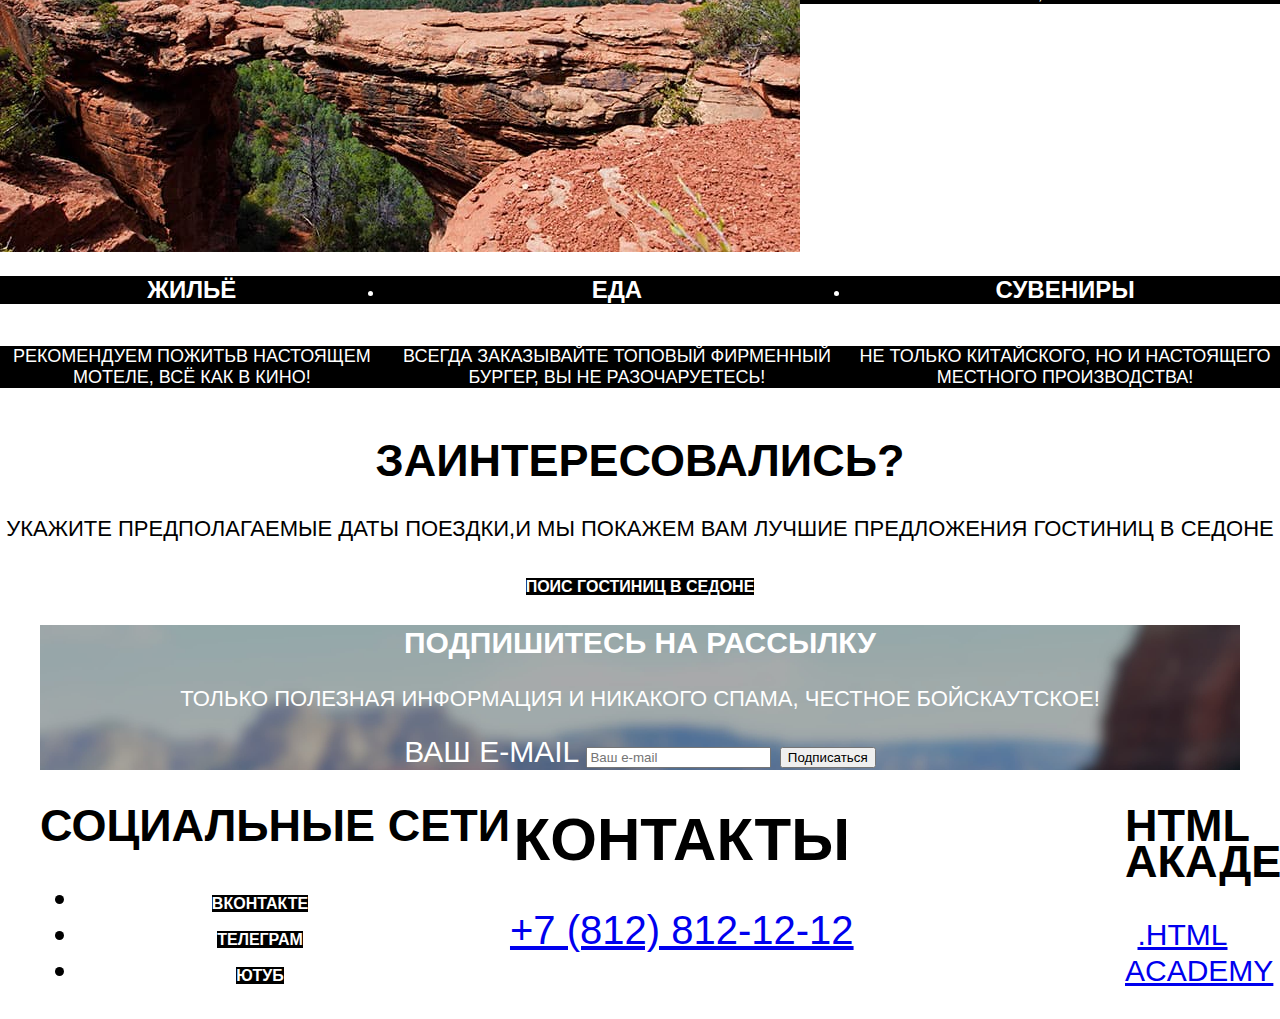
==== commit 2bc0a6a9: "Merge pull request #5 from Vitamin0203/master" ====
--- a/index.html
+++ b/index.html
@@ -1,198 +1,232 @@
 <!DOCTYPE html>
 <html lang="ru">
-
-<head>
-  <meta charset="utf-8" />
-  <title>HTML Academy: Седона</title>
-  <link rel="stylesheet" href="styles/styles.css">
-</head>
-
-<body>
-  <header class="page-header">
-    <a class="header-item-image">
-      <img class="header-item-logo" src="images/preview/logo.jpg" width="140" height="70" alt="Логотип Седоны." />
-    </a>
-    <nav class="navigation">
-      <ul class="navigation-list">
-        <li class="navigation-item">
-          <a class="navigation-link">Главная</a>
-        </li>
-        <li class="navigation-item">
-          <a class="navigation-link" href="#">О седоне</a>
-        </li>
-        <li class="navigation-item">
-          <a class="navigation-link" href="catalog.html">Гостиницы</a>
-        </li>
-      </ul>
-      <ul class="navigation-list navigation-user">
-        <li class="navigation-item">
-          <a class="navigation-link" href="#">
-            <span class="visually-hidden">Поиск</span>
-          </a>
-        </li>
-        <li class="navigation-item">
-          <a class="navigation-link" href="#">
-            <span class="visually-hidden">Избранное</span>
-          </a>
-        </li>
-        <li class="navigation-item">
-          <a class="navigation-link" href="#">Хочу сюда!</a>
-        </li>
-      </ul>
-    </nav>
-  </header>
-
-  <main class="main-container main-index">
-    <div class="page=container">
-      <h1 class="visually-hidden">Седона</h1>
-      <div class="logo-welcome-wrapper">
-        <img class="logo-welcome" src="images/preview/welcome.svg" width="458" height="352" alt="Добро пожаловать." />
+  <head>
+    <meta charset="utf-8" />
+    <title>HTML Academy: Седона</title>
+    <link rel="stylesheet" href="styles/styles.css" />
+  </head>
+
+  <body>
+    <header class="page-header">
+      <a class="header-item-image">
+        <img
+          class="header-item-logo"
+          src="images/preview/logo.jpg"
+          width="140"
+          height="70"
+          alt="Логотип Седоны."
+        />
+      </a>
+      <nav class="navigation">
+        <ul class="navigation-list">
+          <li class="navigation-item">
+            <a class="navigation-link">Главная</a>
+          </li>
+          <li class="navigation-item">
+            <a class="navigation-link" href="#">О седоне</a>
+          </li>
+          <li class="navigation-item">
+            <a class="navigation-link" href="catalog.html">Гостиницы</a>
+          </li>
+        </ul>
+        <ul class="navigation-list navigation-user">
+          <li class="navigation-item">
+            <a class="navigation-link" href="#">
+              <span class="visually-hidden">Поиск</span>
+            </a>
+          </li>
+          <li class="navigation-item">
+            <a class="navigation-link" href="#">
+              <span class="visually-hidden">Избранное</span>
+            </a>
+          </li>
+          <li class="navigation-item">
+            <a class="navigation-link" href="#">Хочу сюда!</a>
+          </li>
+        </ul>
+      </nav>
+    </header>
+
+    <main class="main-container main-index">
+      <div class="page=container">
+        <h1 class="visually-hidden">Седона</h1>
+        <div class="logo-welcome-wrapper">
+          <img
+            class="logo-welcome"
+            src="images/preview/welcome.svg"
+            width="458"
+            height="352"
+            alt="Добро пожаловать."
+          />
+        </div>
+        <section class="index-text">
+          <h2 class="visually-hidden">Седона-заслуживает большего</h2>
+          <h3 class="index-title">
+            Седона — небольшой городок в Аризоне, заслуживающий большего!
+          </h3>
+          <p class="index-item-description">
+            Рассмотрим причины, по которым Седона круче, чем Гранд-Каньон!
+          </p>
+        </section>
+        <section class="advantages">
+          <h2 class="visually-hidden">Преимущества</h2>
+          <ul class="advantages-list">
+            <li class="advantages-item">
+              <div class="advantage-container">
+                <div class="advantage-container-text">
+                  <h3 class="advantages-item-title">Настоящий городок</h3>
+                  <p class="advantages-item-description">
+                    Седона — не аттракцион для туристов, там течёт своя жизнь
+                  </p>
+                </div>
+                <img
+                  class="advantages-item-image"
+                  src="images/preview/photo-1.jpg"
+                  width="800"
+                  height="384"
+                  alt="Городок."
+                />
+              </div>
+            </li>
+            <li class="advantages-item">
+              <div class="advantage-container-text">
+                <h3 class="advantages-item-title">Небольшая площадь</h3>
+                <p class="advantages-item-description">
+                  Все достопримечательности находятся очень близко
+                </p>
+              </div>
+            </li>
+            <li class="advantages-item">
+              <div class="advantage-container-text">
+                <h3 class="advantages-item-title">Небольшая площадь</h3>
+                <p class="advantages-item-description">
+                  Ехать в Седону из Лас-Вегаса совсем не скучно!
+                </p>
+              </div>
+            </li>
+            <li class="advantages-item">
+              <div class="advantage-container-text">
+                <h3 class="advantages-item-title">Мало туристов</h3>
+                <p class="advantages-item-description">
+                  Большинство едет в Гранд Каньон и толпится там
+                </p>
+              </div>
+            </li>
+            <li class="advantages-item">
+              <div class="advantage-container">
+                <img
+                  class="advantages-item-image"
+                  src="images/preview/photo-2.jpg"
+                  width="800"
+                  height="384"
+                  alt="Мост дьявола."
+                />
+                <div class="advantage-container-text">
+                  <h3 class="advantages-item-title">Там есть мост дьявола</h3>
+                  <p class="advantages-item-description">
+                    Да, по нему можно пройти! Если вы осмелитесь, разумеется
+                  </p>
+                </div>
+              </div>
+            </li>
+          </ul>
+          <ul class="advantage-list-title">
+            <li>
+              <div class="advantage-container-text">
+                <h3 class="advantages-item-title">Жильё</h3>
+                <p class="advantages-item-description">
+                  Рекомендуем пожитьв настоящем мотеле, всё как в кино!
+                </p>
+              </div>
+            </li>
+            <li>
+              <div class="advantage-container-text">
+                <h3 class="advantages-item-title">Еда</h3>
+                <p class="advantages-item-description">
+                  Всегда заказывайте топовый фирменный бургер, вы не
+                  разочаруетесь!
+                </p>
+              </div>
+            </li>
+            <li>
+              <div class="advantage-container-text">
+                <h3 class="advantages-item-title">Сувениры</h3>
+                <p class="advantages-item-description">
+                  Не только китайского, но и настоящего местного производства!
+                </p>
+              </div>
+            </li>
+          </ul>
+        </section>
+
+        <section class="data">
+          <h2 class="data-title">Заинтересовались?</h2>
+          <p class="data-text">
+            Укажите предполагаемые даты поездки,и мы покажем вам лучшие
+            предложения гостиниц в Седоне
+          </p>
+          <a class="button" href="#">Поис гостиниц в Седоне</a>
+        </section>
       </div>
-      <section class="index-text">
-        <h2 class="visually-hidden">Седона-заслуживает большего</h2>
-        <h3 class="index-title">Седона — небольшой городок в Аризоне, заслуживающий большего!</h3>
-        <p class="index-item-description">Рассмотрим причины, по которым Седона круче, чем Гранд-Каньон!</p>
+    </main>
+
+    <footer class="page-footer">
+      <section class="subscribe">
+        <h2 class="subscribe-tite">Подпишитесь на рассылку</h2>
+        <p class="subscribe-text">
+          Только полезная информация и никакого спама, честное бойскаутское!
+        </p>
+        <form class="form" action="#" metod="post">
+          <label for="subscribe-email">
+            <span class="visually-hidden">Ваш e-mail</span>
+          </label>
+          <input
+            class="field"
+            placeholder="Ваш e-mail"
+            type="email"
+            name="subscribe-email"
+            id="subscribe-email"
+            required
+          />
+          <button class="subscribe-button" type="submit">Подписаться</button>
+        </form>
       </section>
-      <section class="advantages">
-        <h2 class="visually-hidden">Преимущества</h2>
-        <ul class="advantages-list">
-          <li class="advantages-item">
-            <div class="advantage-container">
-              <div class="advantage-container-text">
-                <h3 class="advantages-item-title">Настоящий городок</h3>
-                <p class="advantages-item-description">
-                  Седона — не аттракцион для туристов, там течёт своя жизнь
-                </p>
-              </div>
-              <img class="advantages-item-image" src="images/preview/photo-1.jpg" width="800" height="384" alt="Городок." />
-            </div>
-          </li>
-          <div class="advantage-list-title-container">
-            <li class="advantages-item">
-              <div class="advantage-container-text">
-                <h3 class="advantages-item-title">Небольшая площадь</h3>
-                <p class="advantages-item-description">
-                  Все достопримечательности находятся очень близко
-                </p>
-              </div>
-            </li>
-            <li class="advantages-item">
-              <div class="advantage-container-text">
-                <h3 class="advantages-item-title">Небольшая площадь</h3>
-                <p class="advantages-item-description">
-                  Ехать в Седону из Лас-Вегаса совсем не скучно!
-                </p>
-              </div>
-            </li>
-            <li class="advantages-item">
-              <div class="advantage-container-text">
-                <h3 class="advantages-item-title">Мало туристов</h3>
-                <p class="advantages-item-description">
-                  Большинство едет в Гранд Каньон и толпится там
-                </p>
-              </div>
-            </li>
-          </div>
-          <li class="advantages-item">
-            <div class="advantage-container">
-              <img class="advantages-item-image" src="images/preview/photo-2.jpg" width="800" height="384" alt="Мост дьявола." />
-              <div class="advantage-container-text">
-                <h3 class="advantages-item-title">Там есть мост дьявола</h3>
-                <p class="advantages-item-description">
-                  Да, по нему можно пройти! Если вы осмелитесь, разумеется
-                </p>
-              </div>
-            </div>
-          </li>
-        </ul>
-        <ul class="advantage-list-title">
-          <li>
-            <div class="advantage-container-text">
-              <h3 class="advantages-item-title">Жильё</h3>
-              <p class="advantages-item-description">
-                Рекомендуем пожитьв настоящем мотеле, всё как в кино!
-              </p>
-            </div>
-          </li>
-          <li>
-            <div class="advantage-container-text">
-              <h3 class="advantages-item-title">Еда</h3>
-              <p class="advantages-item-description">
-                Всегда заказывайте топовый фирменный бургер, вы не разочаруетесь!
-              </p>
-            </div>
-          </li>
-          <li>
-            <div class="advantage-container-text">
-              <h3 class="advantages-item-title">Сувениры</h3>
-              <p class="advantages-item-description">
-                Не только китайского, но и настоящего местного производства!
-              </p>
-            </div>
-          </li>
-        </ul>
-    </div>
-    </section>
-
-    <section class="data">
-      <h2 class="data-title">Заинтересовались?</h2>
-      <p class="data-text">
-        Укажите предполагаемые даты поездки,и мы покажем вам лучшие предложения гостиниц в Седоне
-      </p>
-      <a class="button" href="#">Поис гостиниц в Седоне</a>
-    </section>
-    </div>
-  </main>
-
-  <footer class="page-footer">
-      <div class="container-footer">
-    <section class="subscribe">
-      <h2 class="subscribe-tite">Подпишитесь на рассылку</h2>
-      <p class="subscribe-text">
-        Только полезная информация и никакого спама, честное бойскаутское!
-      </p>
-      <form class="form" action="#" metod="post">
-        <label for="subscribe-email">
-          <span class="visually-hidden">Ваш e-mail</span>
-        </label>
-        <input class="field" placeholder="Ваш e-mail" type="email" name="subscribe-email" id="subscribe-email" required />
-        <button class="subscribe-button" type="submit">Подписаться</button>
-      </form>
-    </section>
-    </div>
-    <div class="page-footer-container">
-    <section class="social">
-      <h2 class="visually-hidden">Социальные сети</h2>
-      <ul class="social-list">
-        <li class="social-item">
-          <a class="button" href="https://vk.com/htmlacademy">
-            <span class="visually-hidden">ВКонтакте</span>
-          </a>
-        </li>
-        <li class="social-list-item">
-          <a class="button" href="https://https://t.me/htmlacademy">
-            <span class="visually-hidden">Телеграм</span>
-          </a>
-        </li>
-        <li class="social-list-item">
-          <a class="button" href="https://www.youtube.com/user/htmlacademyru">
-            <span class="visually-hidden">Ютуб</span>
-          </a>
-        </li>
-      </ul>
-    </section>
-
-    <section class="contact">
-      <h2 class="visually-hidden">Контакты</h2>
-      <a class="contact-phone" href="tel:88128121212">+7 (812) 812-12-12</a>
-      </section>
-      <section class="contact-about-text">
-        <h2 class="visually-hidden">html академия</h2>
-        <a class="htmlacademy-link" href="https://htmlacademy.ru/">.html academy</a>
-      </section>
-
-    </div>
-  </footer>
-</body>
-
+      <div class="page-footer-container">
+        <section class="social">
+          <h2 class="visually-hidden">Социальные сети</h2>
+          <ul class="social-list">
+            <li class="social-item">
+              <a class="button" href="https://vk.com/htmlacademy">
+                <span class="visually-hidden">ВКонтакте</span>
+              </a>
+            </li>
+            <li class="social-list-item">
+              <a class="button" href="https://https://t.me/htmlacademy">
+                <span class="visually-hidden">Телеграм</span>
+              </a>
+            </li>
+            <li class="social-list-item">
+              <a
+                class="button"
+                href="https://www.youtube.com/user/htmlacademyru"
+              >
+                <span class="visually-hidden">Ютуб</span>
+              </a>
+            </li>
+          </ul>
+        </section>
+
+        <section class="contact">
+          <h2 class="visually-hidden">Контакты</h2>
+          <a class="contact-phone" href="tel:88128121212">+7 (812) 812-12-12</a>
+        </section>
+        <section class="contact-about-text">
+          <h2 class="visually-hidden">html академия</h2>
+          <a class="htmlacademy-link" href="https://htmlacademy.ru/"
+            >.html academy</a
+          >
+        </section>
+      </div>
+    </footer>
+  </body>
 </html>
--- a/styles/styles.css
+++ b/styles/styles.css
@@ -50,18 +50,13 @@
  margin: 0 auto;
 }
 
-.header-item-logo {
- width: 140px;
- height: 70px;
-}
-
 .navigation-list {
   width: 600px;
   margin: 0;
   padding: 0;
 }
 
-.navigation-user{
+.navigation-user {
   max-width: 310px;
   margin-left: auto;
 }
@@ -150,12 +145,6 @@
 
 .advantage-container {
  display: flex;
- justify-content: space-between;
-}
-
-.advantages-item-image {
- width: 800px;
- height: 384;
 }
 
 .advantage-container-text {
@@ -163,11 +152,9 @@
  flex-direction: column;
 }
 
-.advantages-container-item {
-  display: flex;
-}
-
 .advantages-list {
+  display: flex;
+  flex-wrap: wrap;
   margin: 0;
   padding: 0;
   font-size: 24px;
@@ -175,9 +162,10 @@
 }
 
 .advantage-list-title {
-  display: flex;
-  justify-content: start;
-  height: 384px;
+  margin: 0;
+  padding: 0;
+  display: flex;
+  flex-wrap: nowrap;
 }
 
 .advantage-list-title-container {
@@ -208,22 +196,22 @@
   line-height: 36px;
   text-align: center;
   text-transform: uppercase;
-}
-
-.page-footer-container {
-  display: flex;
-  justify-content: space-between;
   width: 1200px;
   margin: 0 auto;
 }
 
-.container-footer {
+.page-footer-container {
+  display: flex;
+  justify-content: space-between;
+}
+
+/* .container-footer {
   margin: 0;
   padding: 0;
   display: flex;
   justify-content: center;
 }
-
+ */
 .subscribe {
   color: #ffffff;
   background-image: url("../images/background/bg-1.jpg");
@@ -286,14 +274,11 @@
 .sorting {
   display: flex;
   justify-content: space-between;
-  margin: 0 auto;
   color: #000000;
   background-color: #ffffff;
 }
 
 .catalog-filter-grooup {
-  display: flex;
-  justify-content: space-between;
   width: 370px;
   margin-right: 70px;
   font-size: 20px;
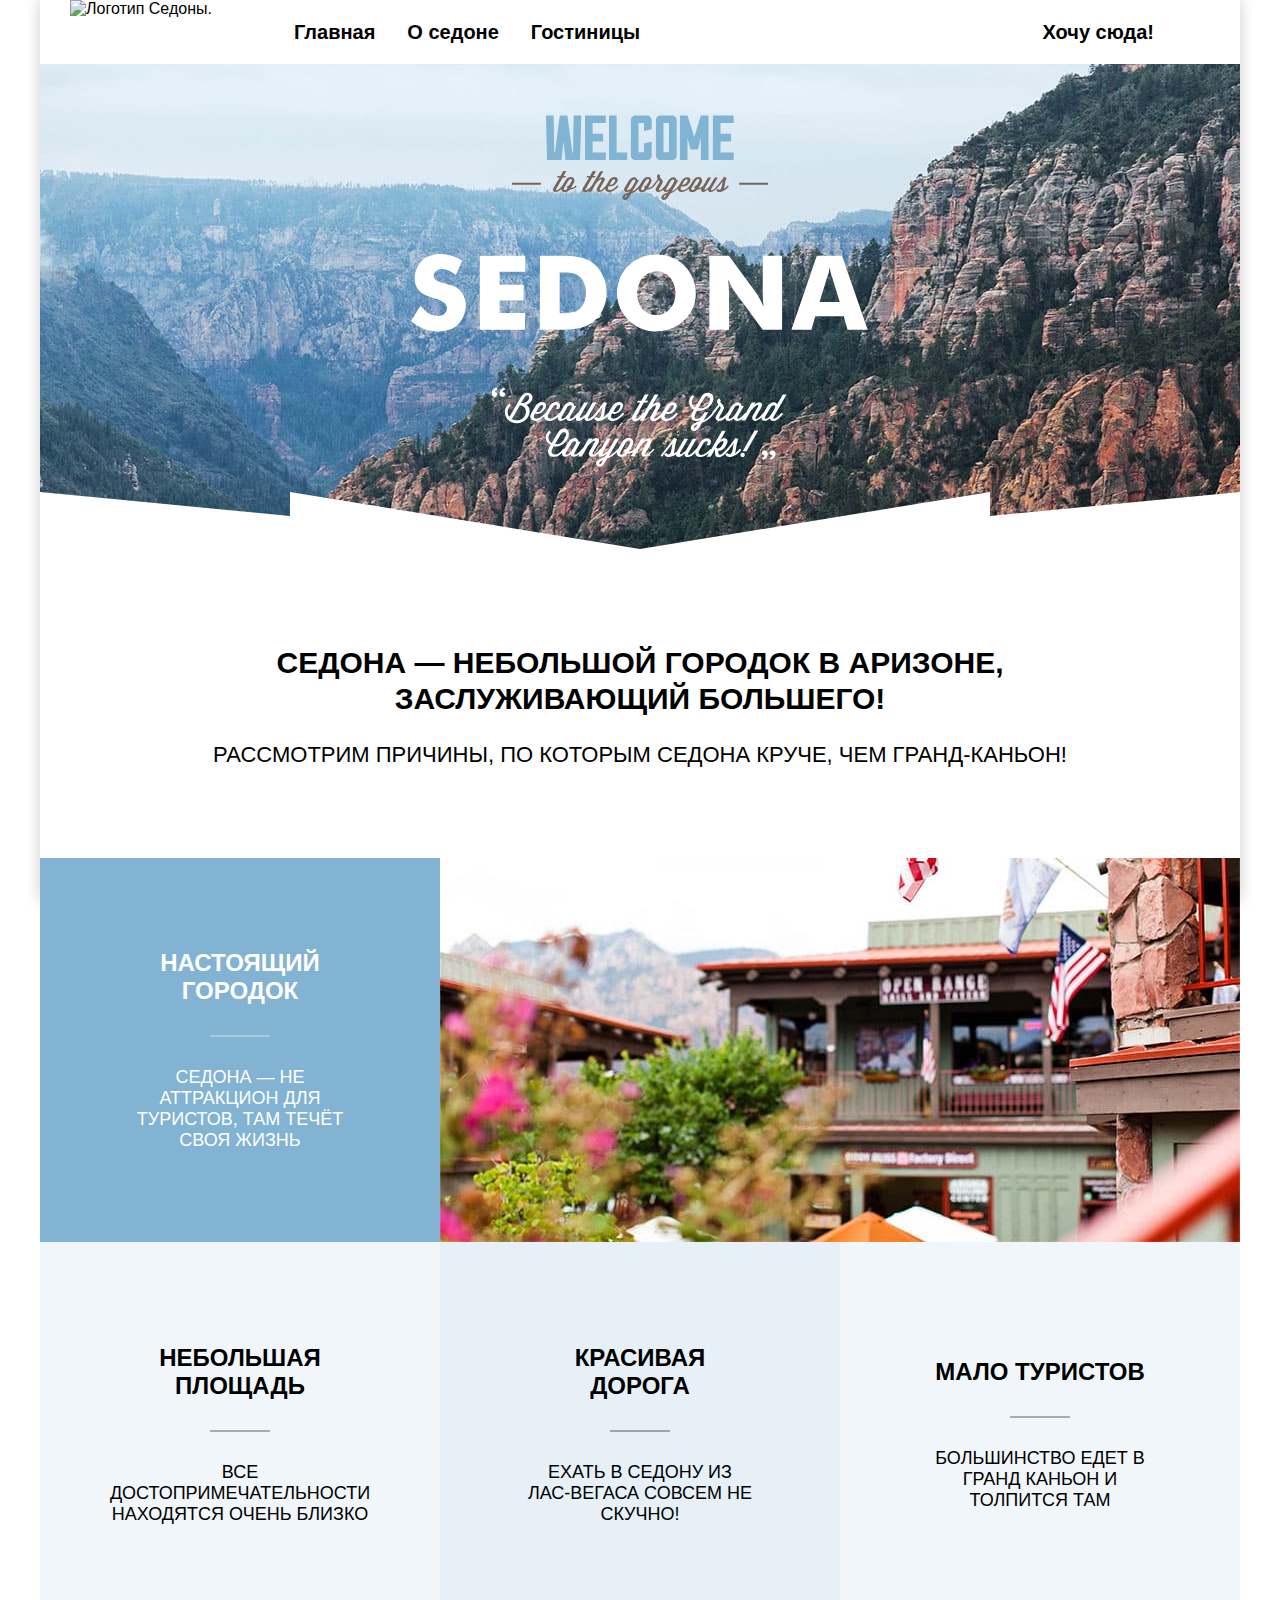
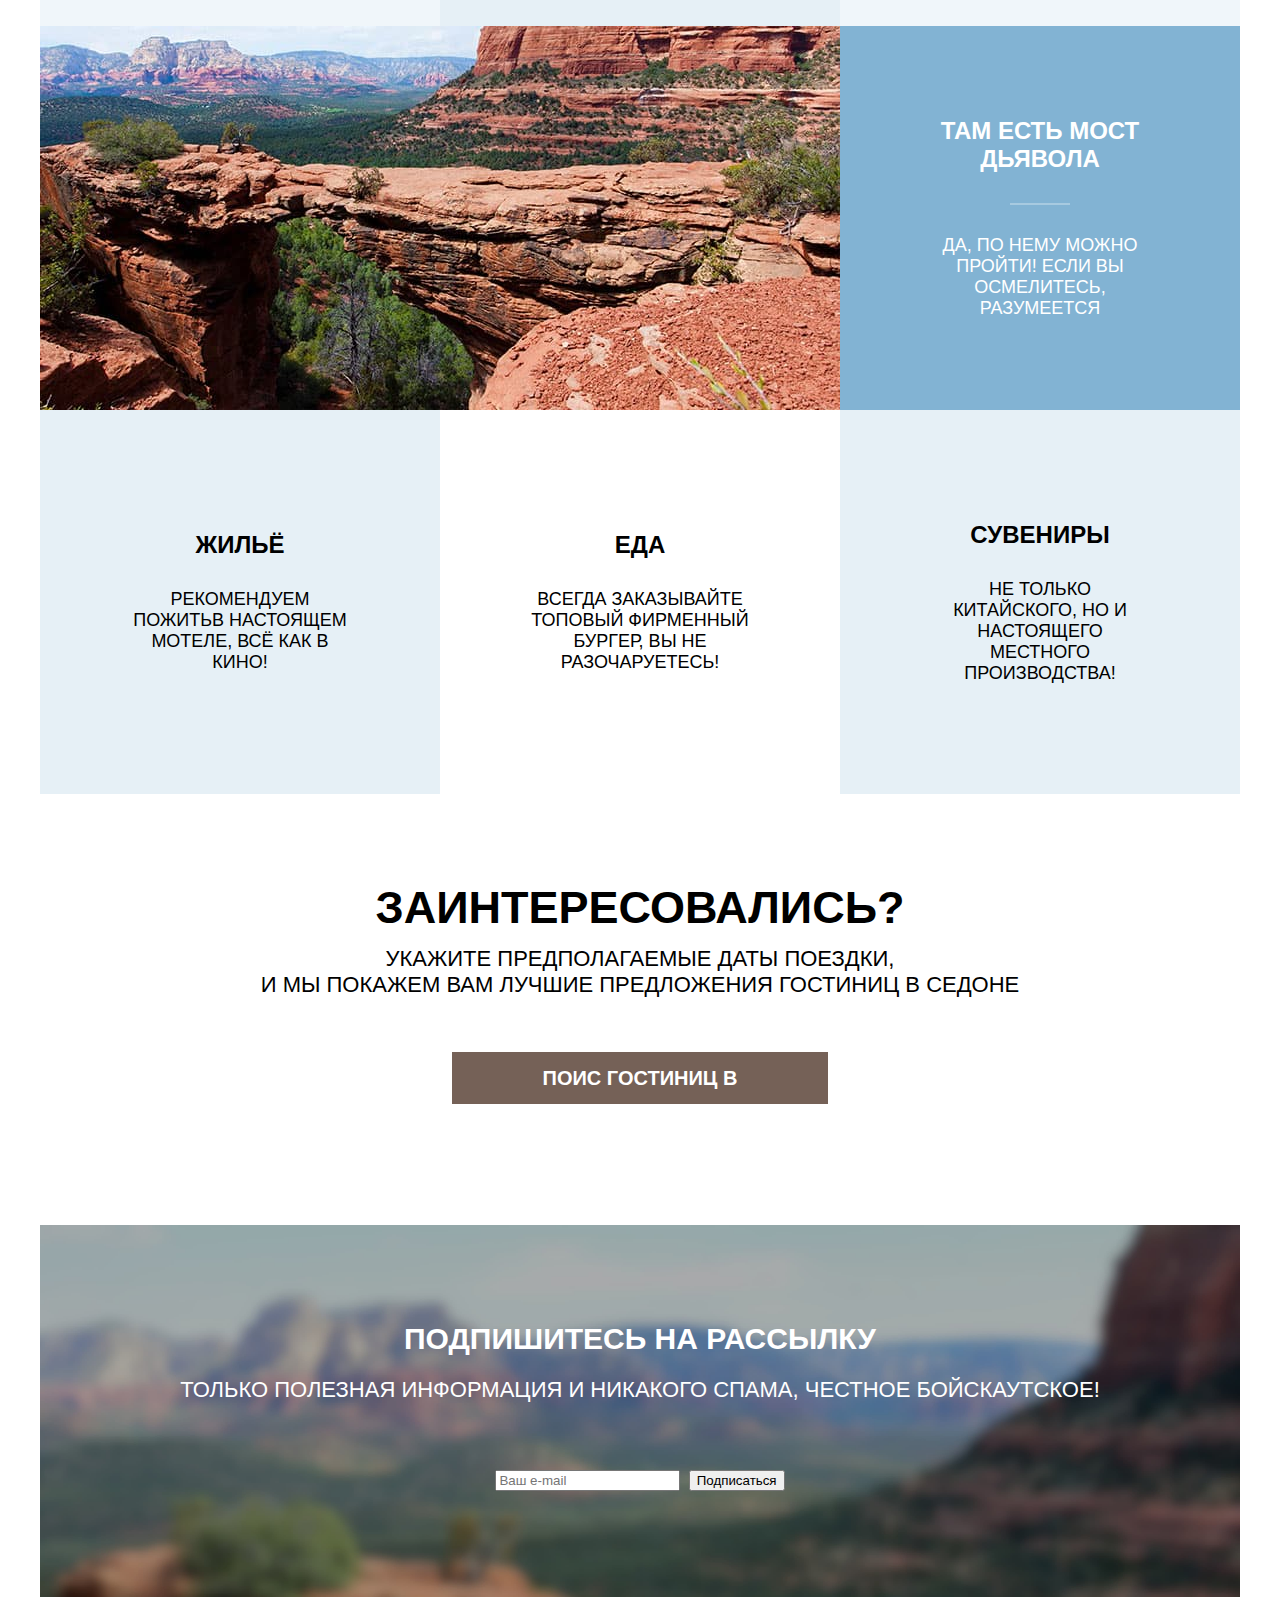
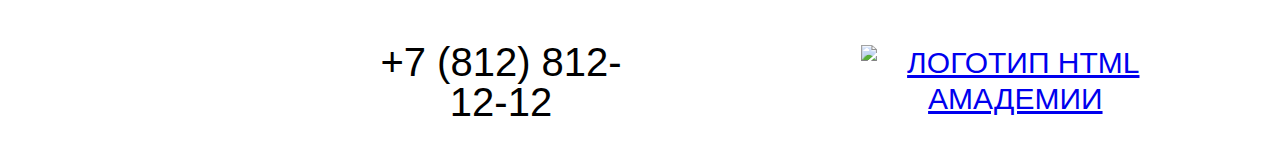
==== commit ab139239: "Переделка" ====
--- a/index.html
+++ b/index.html
@@ -1,21 +1,17 @@
 <!DOCTYPE html>
 <html lang="ru">
-  <head>
-    <meta charset="utf-8" />
-    <title>HTML Academy: Седона</title>
-    <link rel="stylesheet" href="styles/styles.css" />
-  </head>
-
-  <body>
+
+<head>
+  <meta charset="utf-8" />
+  <title>HTML Academy: Седона</title>
+  <link rel="stylesheet" href="styles/styles.css" />
+</head>
+
+<body>
+  <div class="page-container">
     <header class="page-header">
       <a class="header-item-image">
-        <img
-          class="header-item-logo"
-          src="images/preview/logo.jpg"
-          width="140"
-          height="70"
-          alt="Логотип Седоны."
-        />
+        <img class="header-item-logo" src="images/preview/logo.svg" width="140" height="70" alt="Логотип Седоны." />
       </a>
       <nav class="navigation">
         <ul class="navigation-list">
@@ -48,126 +44,108 @@
     </header>
 
     <main class="main-container main-index">
-      <div class="page=container">
-        <h1 class="visually-hidden">Седона</h1>
-        <div class="logo-welcome-wrapper">
-          <img
-            class="logo-welcome"
-            src="images/preview/welcome.svg"
-            width="458"
-            height="352"
-            alt="Добро пожаловать."
-          />
-        </div>
-        <section class="index-text">
-          <h2 class="visually-hidden">Седона-заслуживает большего</h2>
-          <h3 class="index-title">
-            Седона — небольшой городок в Аризоне, заслуживающий большего!
+      <h1 class="visually-hidden">Седона</h1>
+      <div class="logo-welcome-wrapper">
+        <img class="logo-welcome" src="images/preview/welcome.svg" width="458" height="352" alt="Добро пожаловать." />
+      </div>
+      <section class="index-text">
+        <h2 class="visually-hidden">Седона-заслуживает большего</h2>
+        <h3 class="index-title">
+            Седона — небольшой городок в Аризоне,<br> заслуживающий большего!
           </h3>
-          <p class="index-item-description">
-            Рассмотрим причины, по которым Седона круче, чем Гранд-Каньон!
-          </p>
-        </section>
-        <section class="advantages">
-          <h2 class="visually-hidden">Преимущества</h2>
-          <ul class="advantages-list">
-            <li class="advantages-item">
-              <div class="advantage-container">
-                <div class="advantage-container-text">
-                  <h3 class="advantages-item-title">Настоящий городок</h3>
-                  <p class="advantages-item-description">
-                    Седона — не аттракцион для туристов, там течёт своя жизнь
-                  </p>
-                </div>
-                <img
-                  class="advantages-item-image"
-                  src="images/preview/photo-1.jpg"
-                  width="800"
-                  height="384"
-                  alt="Городок."
-                />
-              </div>
-            </li>
-            <li class="advantages-item">
+        <p class="index-item-description">
+          Рассмотрим причины, по которым Седона круче, чем Гранд-Каньон!
+        </p>
+      </section>
+      <section class="advantages">
+        <h2 class="visually-hidden">Преимущества</h2>
+        <ul class="advantages-list-text">
+          <li class="advantages-item advantages-item-big">
+            <div class="advantage-container-city">
               <div class="advantage-container-text">
-                <h3 class="advantages-item-title">Небольшая площадь</h3>
+                <h3 class="advantages-item-title">Настоящий городок</h3>
+                <span class="advantages-item-devider-white"></span>
                 <p class="advantages-item-description">
-                  Все достопримечательности находятся очень близко
+                  Седона — не аттракцион для туристов, там течёт своя жизнь
                 </p>
               </div>
-            </li>
-            <li class="advantages-item">
+              <img class="advantages-item-image-city" src="images/preview/photo-1.jpg" width="800" height="384" alt="Городок." />
+            </div>
+          </li>
+          <li class="advantages-item advantages-item-light-blue">
+            <div class="advantage-container-text">
+              <h3 class="advantages-item-title">Небольшая площадь</h3>
+              <span class="advantages-item-devider-grey"></span>
+              <p class="advantages-item-description">
+                Все достопримечательности находятся очень близко
+              </p>
+            </div>
+          </li>
+          <li class="advantages-item advantages-item-second-light-blue">
+            <div class="advantage-container-text">
+              <h3 class="advantages-item-title">Красивая дорога</h3>
+              <span class="advantages-item-devider-grey"></span>
+              <p class="advantages-item-description">
+                Ехать в Седону из Лас-Вегаса совсем не скучно!
+              </p>
+            </div>
+          </li>
+          <li class="advantages-item advantages-item-light-blue">
+            <div class="advantage-container-text">
+              <h3 class="advantages-item-title">Мало туристов</h3>
+              <span class="advantages-item-devider-grey"></span>
+              <p class="advantages-item-description">
+                Большинство едет в Гранд Каньон и толпится там
+              </p>
+            </div>
+          </li>
+          <li class="advantages-item advantages-item-big">
+            <div class="advantage-container-bridge">
+              <img class="advantages-item-image-bridge" src="images/preview/photo-2.jpg" width="800" height="384" alt="Мост дьявола." />
               <div class="advantage-container-text">
-                <h3 class="advantages-item-title">Небольшая площадь</h3>
+                <h3 class="advantages-item-title">Там есть мост дьявола</h3>
+                <span class="advantages-item-devider-white"></span>
                 <p class="advantages-item-description">
-                  Ехать в Седону из Лас-Вегаса совсем не скучно!
+                  Да, по нему можно пройти! Если вы осмелитесь, разумеется
                 </p>
               </div>
-            </li>
-            <li class="advantages-item">
-              <div class="advantage-container-text">
-                <h3 class="advantages-item-title">Мало туристов</h3>
-                <p class="advantages-item-description">
-                  Большинство едет в Гранд Каньон и толпится там
-                </p>
-              </div>
-            </li>
-            <li class="advantages-item">
-              <div class="advantage-container">
-                <img
-                  class="advantages-item-image"
-                  src="images/preview/photo-2.jpg"
-                  width="800"
-                  height="384"
-                  alt="Мост дьявола."
-                />
-                <div class="advantage-container-text">
-                  <h3 class="advantages-item-title">Там есть мост дьявола</h3>
-                  <p class="advantages-item-description">
-                    Да, по нему можно пройти! Если вы осмелитесь, разумеется
-                  </p>
-                </div>
-              </div>
-            </li>
-          </ul>
-          <ul class="advantage-list-title">
-            <li>
-              <div class="advantage-container-text">
-                <h3 class="advantages-item-title">Жильё</h3>
-                <p class="advantages-item-description">
-                  Рекомендуем пожитьв настоящем мотеле, всё как в кино!
-                </p>
-              </div>
-            </li>
-            <li>
-              <div class="advantage-container-text">
-                <h3 class="advantages-item-title">Еда</h3>
-                <p class="advantages-item-description">
-                  Всегда заказывайте топовый фирменный бургер, вы не
-                  разочаруетесь!
-                </p>
-              </div>
-            </li>
-            <li>
-              <div class="advantage-container-text">
-                <h3 class="advantages-item-title">Сувениры</h3>
-                <p class="advantages-item-description">
-                  Не только китайского, но и настоящего местного производства!
-                </p>
-              </div>
-            </li>
-          </ul>
-        </section>
-
-        <section class="data">
-          <h2 class="data-title">Заинтересовались?</h2>
-          <p class="data-text">
-            Укажите предполагаемые даты поездки,и мы покажем вам лучшие
-            предложения гостиниц в Седоне
-          </p>
-          <a class="button" href="#">Поис гостиниц в Седоне</a>
-        </section>
-      </div>
+            </div>
+          </li>
+          <li class="advantages-item advantages-item-second-light-blue">
+            <div class="advantage-container-text">
+              <h3 class="advantages-item-title">Жильё</h3>
+              <p class="advantages-item-description">
+                Рекомендуем пожитьв настоящем мотеле, всё как в кино!
+              </p>
+            </div>
+          </li>
+          <li class="advantages-item advantages-item-white">
+            <div class="advantage-container-text">
+              <h3 class="advantages-item-title">Еда</h3>
+              <p class="advantages-item-description">
+                Всегда заказывайте топовый фирменный бургер, вы не разочаруетесь!
+              </p>
+            </div>
+          </li>
+          <li class="advantages-item advantages-item-second-light-blue">
+            <div class="advantage-container-text">
+              <h3 class="advantages-item-title">Сувениры</h3>
+              <p class="advantages-item-description">
+                Не только китайского, но и настоящего местного производства!
+              </p>
+            </div>
+          </li>
+        </ul>
+      </section>
+
+      <section class="data">
+        <h2 class="data-title">Заинтересовались?</h2>
+        <p class="data-text">
+          Укажите предполагаемые даты поездки,
+          <br> и мы покажем вам лучшие предложения гостиниц в Седоне
+        </p>
+        <a class="button-data" href="#">Поис гостиниц в Седоне</a>
+      </section>
     </main>
 
     <footer class="page-footer">
@@ -180,14 +158,7 @@
           <label for="subscribe-email">
             <span class="visually-hidden">Ваш e-mail</span>
           </label>
-          <input
-            class="field"
-            placeholder="Ваш e-mail"
-            type="email"
-            name="subscribe-email"
-            id="subscribe-email"
-            required
-          />
+          <input class="field" placeholder="Ваш e-mail" type="email" name="subscribe-email" id="subscribe-email" required />
           <button class="subscribe-button" type="submit">Подписаться</button>
         </form>
       </section>
@@ -195,7 +166,7 @@
         <section class="social">
           <h2 class="visually-hidden">Социальные сети</h2>
           <ul class="social-list">
-            <li class="social-item">
+            <li class="social-list-item">
               <a class="button" href="https://vk.com/htmlacademy">
                 <span class="visually-hidden">ВКонтакте</span>
               </a>
@@ -206,10 +177,7 @@
               </a>
             </li>
             <li class="social-list-item">
-              <a
-                class="button"
-                href="https://www.youtube.com/user/htmlacademyru"
-              >
+              <a class="button" href="https://www.youtube.com/user/htmlacademyru">
                 <span class="visually-hidden">Ютуб</span>
               </a>
             </li>
@@ -222,11 +190,13 @@
         </section>
         <section class="contact-about-text">
           <h2 class="visually-hidden">html академия</h2>
-          <a class="htmlacademy-link" href="https://htmlacademy.ru/"
-            >.html academy</a
-          >
+          <a class="htmlacademy-link" href="https://htmlacademy.ru/">
+            <img src="images/preview/akademia.svg" width="115" height="33" alt="Логотип html амадемии">
+          </a>
         </section>
       </div>
     </footer>
-  </body>
+  </div>
+</body>
+
 </html>
--- a/styles/styles.css
+++ b/styles/styles.css
@@ -5,7 +5,6 @@
   src: url("../fonts/ptsans-400.woff2") format("woff2");
   font-display: swap;
 }
-
 @font-face {
   font-family: "PT Sans";
   font-style: normal;
@@ -13,21 +12,28 @@
   src: format("../fonts/ptsans-700.woff2") format("woff2");
   font-display: swap;
 }
-
 html {
   height: 100%;
 }
-
 body {
   margin: 0;
   display: flex;
   flex-direction: column;
-  min-height: 100%;
+  height: 100%;
   font-family: "PT Sans", sans-serif;
   color: #000000;
   background-color: #ffffff;
 }
-
+.visually-hidden {
+  position: absolute;
+  width: 1px;
+  height: 1px;
+  margin: -1px;
+  padding: 0;
+  border: 0;
+  clip: rect(0 0 0 0);
+  overflow: hidden;
+}
 .button {
   font-family: inherit;
   font-size: 16px;
@@ -40,28 +46,46 @@
 }
 
 .page-header {
-  color: #000000;
-  background-color: #ffffff;
-}
-
+  display: flex;
+  margin: 0;
+  padding: 0;
+  color: #000000;
+  background-color: #ffffff;
+}
+
+.header-item-image {
+  position: absolute;
+  top: 0;
+  left: 70px;
+}
 .navigation {
- display: flex;
- width: 1200px;
- margin: 0 auto;
-}
-
+  display: flex;
+  flex-wrap: wrap;
+  padding-left: 238px;
+  padding-right: 70px;
+  margin-left: auto;
+  width: 100%;
+}
 .navigation-list {
-  width: 600px;
-  margin: 0;
-  padding: 0;
+  display: flex;
+  flex-wrap: wrap;
+  width: 600 px;
+  margin: 0;
+  padding: 0;
+  list-style-type: none;
 }
 
 .navigation-user {
   max-width: 310px;
   margin-left: auto;
 }
-
+.navigation-list.navigation-user {
+  min-width: 44px;
+  min-height: 64px;
+}
 .navigation-link {
+  display: block;
+  padding: 20px 16px;
   font-size: 20px;
   line-height: 24px;
   font-weight: 700;
@@ -70,23 +94,24 @@
   background-color: #ffffff;
   text-decoration: none;
 }
-
 .main-container {
   flex-grow: 1;
 }
-
 .page-container {
+  display: flex;
+  flex-direction: column;
   width: 1200px;
   margin: 0 auto;
-}
-
+  min-height: 100%;
+  box-shadow:  0 0 15px rgba(0, 0, 0, 0.2);
+}
 .main-index {
   color: #ffffff;
   text-transform: uppercase;
 }
-
 .logo-welcome-wrapper {
-  background-image: url("../images/background/bg-3.svg"), url("../images/preview/holma.jpg");
+  background-image: url("../images/background/bg-3.svg"),
+    url("../images/preview/holma.jpg");
   background-position: bottom, center;
   background-size: 100% auto;
   background-repeat: no-repeat;
@@ -96,84 +121,149 @@
 .logo-welcome {
   display: block;
   margin: 0 auto;
+  padding: 51px 371px 82px 371px;
+}
+
+.index-text {
+  margin: 0;
+  padding: 0;
+  padding-top: 96px;
+  padding-bottom: 90px;
 }
 
 .index-title {
-  color: #ffffff;
-  background-color: #000000;
+  color: #000000;
+  background-color: #ffffff;
   font-weight: 700;
   font-size: 30px;
   line-height: 36px;
   text-align: center;
-}
-
+  margin: 0;
+  padding-bottom: 25px;
+}
 .index-item-description {
-  color: #ffffff;
-  background-color: #000000;
+  color: #000000;
+  background-color: #ffffff;
   font-weight: 400;
   font-size: 22px;
   line-height: 26px;
   text-align: center;
-}
-
+  margin: 0;
+}
 .advantages {
   text-align: center;
   text-transform: uppercase;
 }
-
 .advantages-item-title {
-  color: #ffffff;
-  background-color: #000000;
   font-weight: 700;
   font-size: 24px;
   line-height: 28px;
   text-align: center;
+  margin: 0;
+  margin-bottom: 30px;
+}
+
+.advantages-item-devider-white {
+ width: 60px;
+ height: 2px;
+ background-color: rgba(255, 255, 255, 0.3);
+ margin-bottom: 30px;
+}
+
+.advantages-item-devider-grey {
+  width: 60px;
+  height: 2px;
+  background-color: rgba(0, 0, 0, 0.3);
+  margin-bottom: 30px;
 }
 
 .advantages-item-description {
-  color: #ffffff;
-  background-color: #000000;
   font-weight: 400;
   font-size: 18px;
   line-height: 21px;
   text-align: center;
-}
-
-.advantages-item {
-  margin: 0 auto;
-}
-
-.advantage-container {
- display: flex;
+  margin: 0;
+}
+
+.advantages-item-light-blue {
+  background-color: rgba(131, 179, 211, 0.12);
+  color: #000000;
+}
+
+.advantages-item-second-light-blue {
+ background-color: rgba(131, 179, 211, 0.2);
+ color: #000000;
+}
+
+.advantages-item-white {
+  background-color: transparent;
+  color: #000000;
+}
+
+.advantages-item-big {
+  grid-column: 1/-1;
+  background-color: #82B3D3;
+  color: #ffffff;
+  width: auto;
+}
+
+.advantage-container-city {
+  display: grid;
+  grid-template-columns: 400px 800px;
 }
 
 .advantage-container-text {
- display: flex;
- flex-direction: column;
+  display: flex;
+  flex-direction: column;
+  margin: 0;
+  padding: 0 85px;
+  justify-content: center;
+  align-items: center;
+  box-sizing: border-box;
+  min-height: 384px;
+}
+
+.advantages-item-description {
+  margin: 0;
 }
 
 .advantages-list {
-  display: flex;
-  flex-wrap: wrap;
   margin: 0;
   padding: 0;
   font-size: 24px;
   line-height: 28px;
 }
 
+.advantage-container {
+  display: grid;
+  grid-template-columns: 400px 800px;
+}
+
+.advantage-container-bridge {
+  display: grid;
+  grid-template-columns: 800px 400px;
+}
+
+.advantages-list-text {
+  display: grid;
+  grid-template-columns: 400px 400px 400px;
+  padding: 0;
+  margin: 0;
+}
+
+.advantages-item {
+  margin: 0;
+  padding: 0;
+  list-style-type: none;
+}
+
 .advantage-list-title {
-  margin: 0;
-  padding: 0;
-  display: flex;
-  flex-wrap: nowrap;
-}
-
-.advantage-list-title-container {
- display: flex;
- justify-content: start;
- height: 384px;
-}
-
+  display: grid;
+  grid-template-columns: 400px 400px 400px;
+  margin: 0;
+  padding: 0;
+  list-style-type: none;
+}
 
 .data {
   color: #000000;
@@ -183,61 +273,99 @@
   line-height: 36px;
   text-align: center;
   text-transform: uppercase;
-}
-
+  padding-top: 96px;
+  padding-bottom: 96px;
+}
+.data-title {
+  margin: 0;
+  padding: 0 20px;
+  padding-bottom: 20px;
+}
 .data-text {
   font-weight: 400;
   font-size: 22px;
   line-height: 26px;
-}
-
+  margin: 0;
+  padding-bottom: 54px;
+}
+.button-data {
+  font-weight: 700;
+  font-size: 20px;
+  line-height: 36px;
+  text-transform: uppercase;
+  background-color: #756157;
+  border: none;
+  color: #ffffff;
+  width: 276px;
+  height: 36px;
+  padding: 8px 50px;
+  text-align: center;
+  text-decoration: none;
+  display: inline-block;
+}
 .page-footer {
   font-size: 30px;
   line-height: 36px;
   text-align: center;
   text-transform: uppercase;
-  width: 1200px;
+  width: 1200 px;
   margin: 0 auto;
 }
 
 .page-footer-container {
   display: flex;
-  justify-content: space-between;
-}
-
-/* .container-footer {
-  margin: 0;
-  padding: 0;
-  display: flex;
-  justify-content: center;
-}
- */
+}
+
 .subscribe {
   color: #ffffff;
   background-image: url("../images/background/bg-1.jpg");
   background-size: 100% auto;
   background-repeat: no-repeat;
   text-transform: uppercase;
-}
-
+  padding-top: 96px;
+  padding-bottom: 104px;
+}
 .subscribe-tite {
   font-weight: 700;
   font-size: 30px;
   line-height: 36px;
+  margin: 0;
+  padding-bottom: 20px;
 }
 
 .subscribe-text {
   font-weight: 400;
   font-size: 22px;
   line-height: 26px;
-}
-
+  margin: 0;
+  padding-bottom: 54px;
+}
+
+.form {
+  margin: 0;
+}
+.cocial {
+  margin-right: auto;
+  max-width: 140px;
+  padding: 45px 0 35px 70px;
+}
 .social-list {
- width: 142;
- margin-right: 70px;
-}
-
+  display: flex;
+  flex-wrap: wrap;
+  margin: 0;
+  padding: 0;
+  list-style-type: none;
+}
+.social-list-item {
+  width: 47px;
+  height: 40px;
+}
 .contact {
+  display: flex;
+  margin: 0;
+  padding: 45px 236px 35px 236px;
+}
+.contact-phone {
   color: #000000;
   font-weight: 400;
   font-size: 40px;
@@ -248,50 +376,105 @@
 }
 
 .contact-about-text {
-  margin-left: auto;
-  max-width: 115px;
-
+  margin: 0;
+  padding: 48px 70px 38px 0;
 }
 
 .main-inner {
   color: #ffffff;
-  background-color: #000000;
-}
-
+  background-color: #ffffff;
+}
 .catalog {
   margin: 0;
   padding: 0;
 }
-
 .header-inner-wrapper {
   background-image: url("../images/background/bg-2.jpg");
-  background-position: bottom, center;
-  background-size: 100% auto;
   background-repeat: no-repeat;
-  background-color: #000000;
-}
-
-.sorting {
-  display: flex;
-  justify-content: space-between;
-  color: #000000;
-  background-color: #ffffff;
+  background-color: #ffffff;
+  background-size: cover;
+  padding: 0 70px;
+  padding-top: 35px;
+  padding-bottom: 70px;
+}
+
+.inner-header-title {
+  font-size: 60px;
+  line-height: 78px;
+  font-weight: 700;
+  margin: 0;
+  padding-bottom: 8px;
+}
+
+.inner-breadcrumbs {
+  display: flex;
+  margin: 0;
+  list-style-type: none;
+  padding-bottom: 40px;
+}
+
+
+.catalog {
+  padding: 0;
+  margin: 0;
+  list-style-type: none;
+}
+
+.catalog-right-column-submit {
+ margin-bottom: 32px;
+}
+
+.button-reset {
+ background-color: transparent;
+ border: none;
+}
+
+.catalog-filter {
+  display: flex;
+  flex-wrap: nowrap;
 }
 
 .catalog-filter-grooup {
-  width: 370px;
-  margin-right: 70px;
+  margin: 0;
   font-size: 20px;
   line-height: 24px;
   font-weight: 700;
-  color: #ffffff;
-  text-transform: uppercase;
+  width: 150px;
+  height: 157px;
+  color: #ffffff;
+  text-transform: uppercase;
+  border-color: transparent;
+  margin-left: 70px;
+}
+
+.catalog-filter-grooup:first-child{
+  margin-left: 0;
+}
+
+.catalog-filter-list {
+  padding: 0;
+  margin: 0;
+  list-style-type: none;
+}
+
+.catalog-filter-title {
+padding-bottom: 32px;
+}
+
+.catalog-filter-item {
+ padding-bottom: 16px;
+}
+
+.catalog-filter-item:last-child{
+ padding-bottom: 0;
 }
 
 .catalog-right-column {
- width: 549px;
-}
-
+  display: flex;
+  flex-direction: column;
+  justify-content: flex-end;
+  margin-left: auto;
+}
 .catalog-control {
   font-size: 18px;
   line-height: 23px;
@@ -299,36 +482,106 @@
   color: #ffffff;
   text-transform: uppercase;
 }
-
 .select-amount {
   font-size: 30px;
   line-height: 36px;
   font-weight: 700;
   text-align: left;
 }
-
 .select-control {
   font-size: 18px;
   line-height: 21px;
   font-weight: 400;
   text-align: right;
 }
+.sorting {
+  display: flex;
+  color: #000000;
+  background-color: #ffffff;
+}
+.select-amount {
+  margin: 0;
+}
+.sorting-container {
+  display: flex;
+  flex-wrap: wrap;
+  padding-top: 56px;
+  padding-bottom: 6px;
+  justify-content: space-between;
+}
 
 .display {
-  width: 340px;
+  padding: 40px 70px;
 }
 
 .display-list {
-  background-color: #ffffff;
-  color: #000000;
-  text-decoration: none;
-  text-transform: uppercase;
+  display: grid;
+  grid-template-columns: 340px 340px 340px;
+  gap: 20px;
+  margin: 0;
+  padding: 0;
+  background-color: #ffffff;
+  color: #000000;
+  text-decoration: none;
+  text-transform: uppercase;
+}
+.display-item {
+  display: flex;
+  flex-direction: column;
+  list-style-type: none;
+  margin: 0;
+  padding: 0;
+  border-style: solid;
+  border-color: #e6e6e6;
+}
+
+.display-card-image {
+  padding: 20px;
+  padding-bottom: 0;
+}
+
+.display-card-content {
+  display: grid;
+  flex-wrap: wrap;
+  grid-template-columns: 140px 140px;
+  grid-gap: 20px;
+  grid-row-gap: 16px;
+  flex-direction: column;
+  padding: 16px;
+  margin: 0;
+}
+
+.display-card-content-button {
+  display: flex;
+  flex-wrap: wrap;
+  flex-direction: row;
+  justify-content: space-between;
+  padding: 16px;
+}
+
+.display-card-content-rating {
+  display: flex;
+  flex-wrap: wrap;
+  flex-direction: row;
+  justify-content: space-between;
+}
+
+.display-card-content-text {
+  display: flex;
+  justify-content: space-between;
+}
+
+.display-card-link {
+  margin: 0;
+  padding: 0;
+  text-decoration: none;
 }
 
 .display-card-title {
   font-size: 24px;
   line-height: 28px;
   font-weight: 700;
+  grid-column: 1/-1;
 }
 
 .display-name {
@@ -356,15 +609,38 @@
 }
 
 .pagination {
-  background-color: #82b3d3;
+  display: flex;
+  padding: 60px;
+  background-color: #ffffff;
   color: #ffffff;
   font-size: 20px;
   line-height: 36px;
   font-weight: 700;
   text-decoration: none;
 }
-
-.pagination-link .pagination-current {
+.pagination-title {
+  display: flex;
+  margin: 0;
+  padding: 0;
+  list-style-type: none;
+}
+.pagination-item:not(:last-child) {
+  margin-right: 8px;
+}
+.pagination-link {
+  display: block;
+  box-sizing: border-box;
+  width: 60px;
+  height: 60px;
+  padding: 20px 22px;
+  line-height: 16px;
+  font-weight: 700;
+  color: #ffffff;
+  background-color: #82b3d3;
+  text-decoration: none;
+}
+
+.pagination-link.pagination-current {
   background-color: #f2f2f2;
   color: #000000;
 }
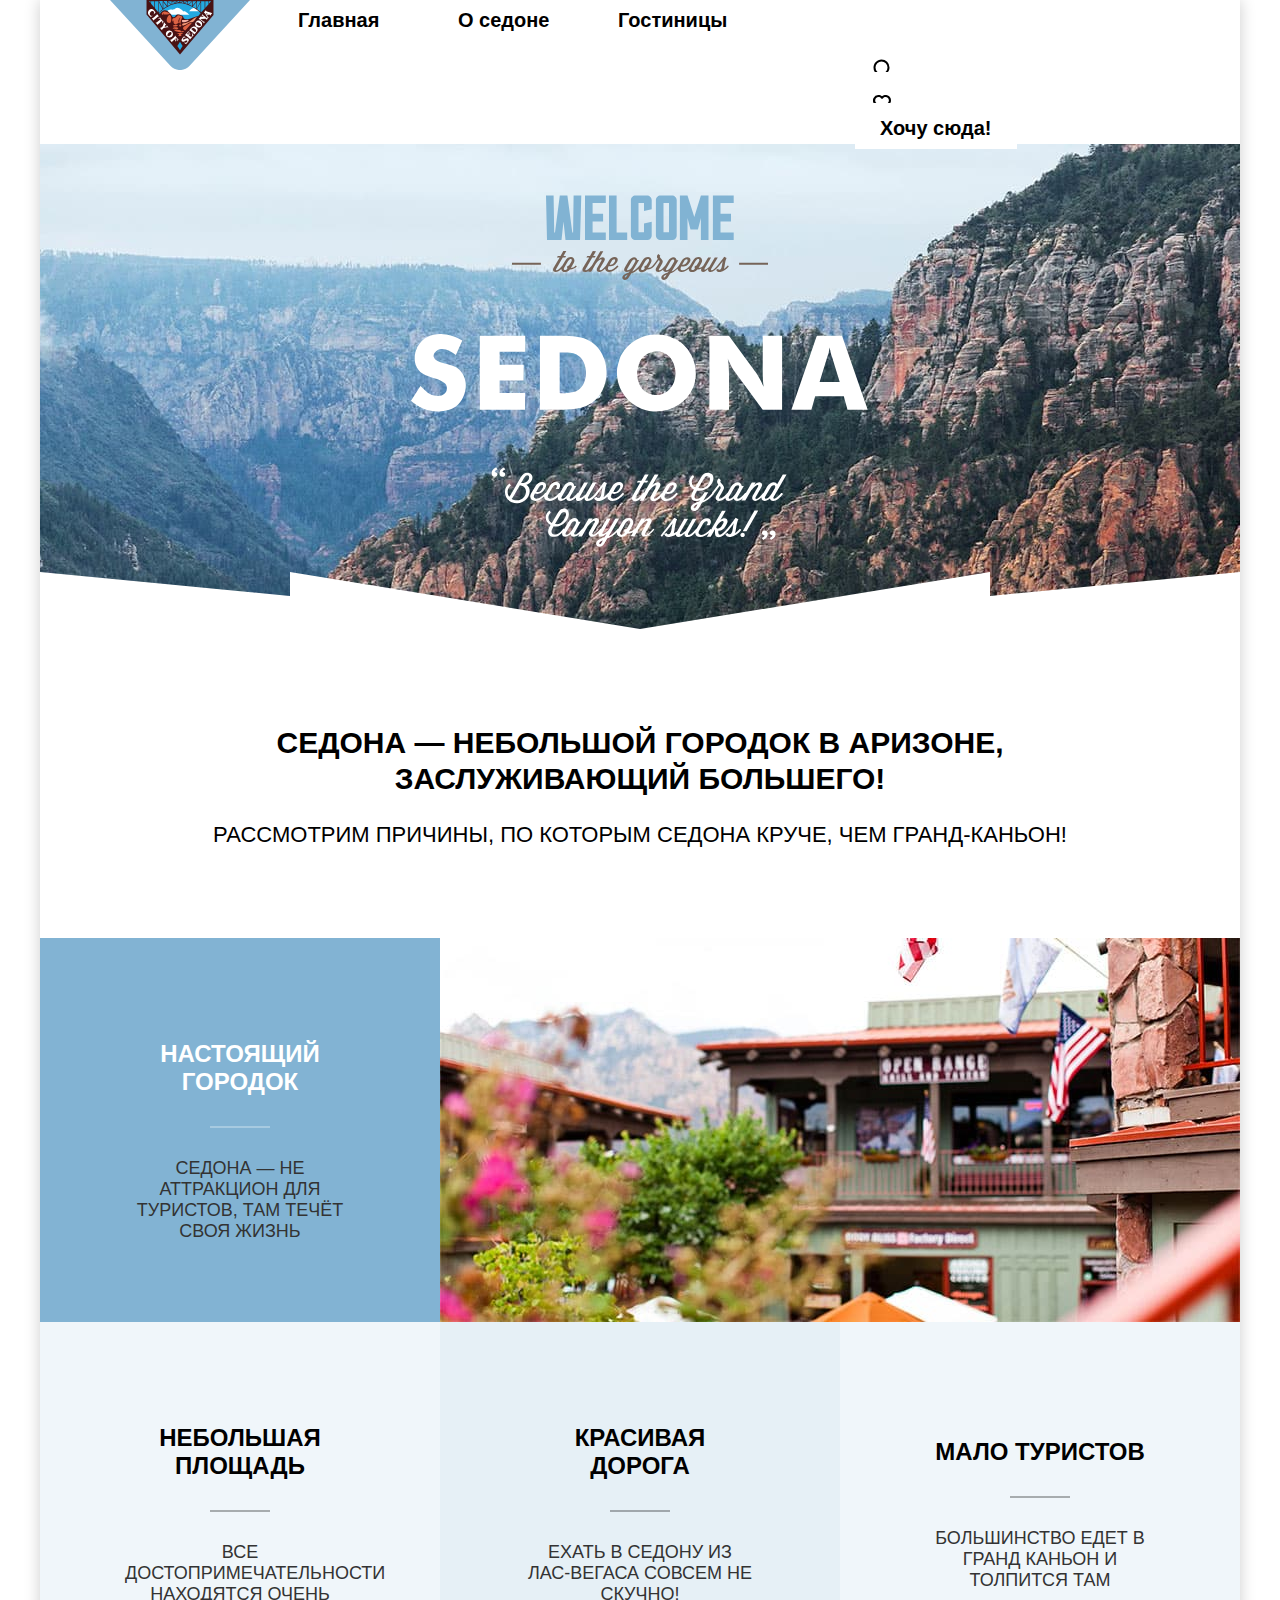
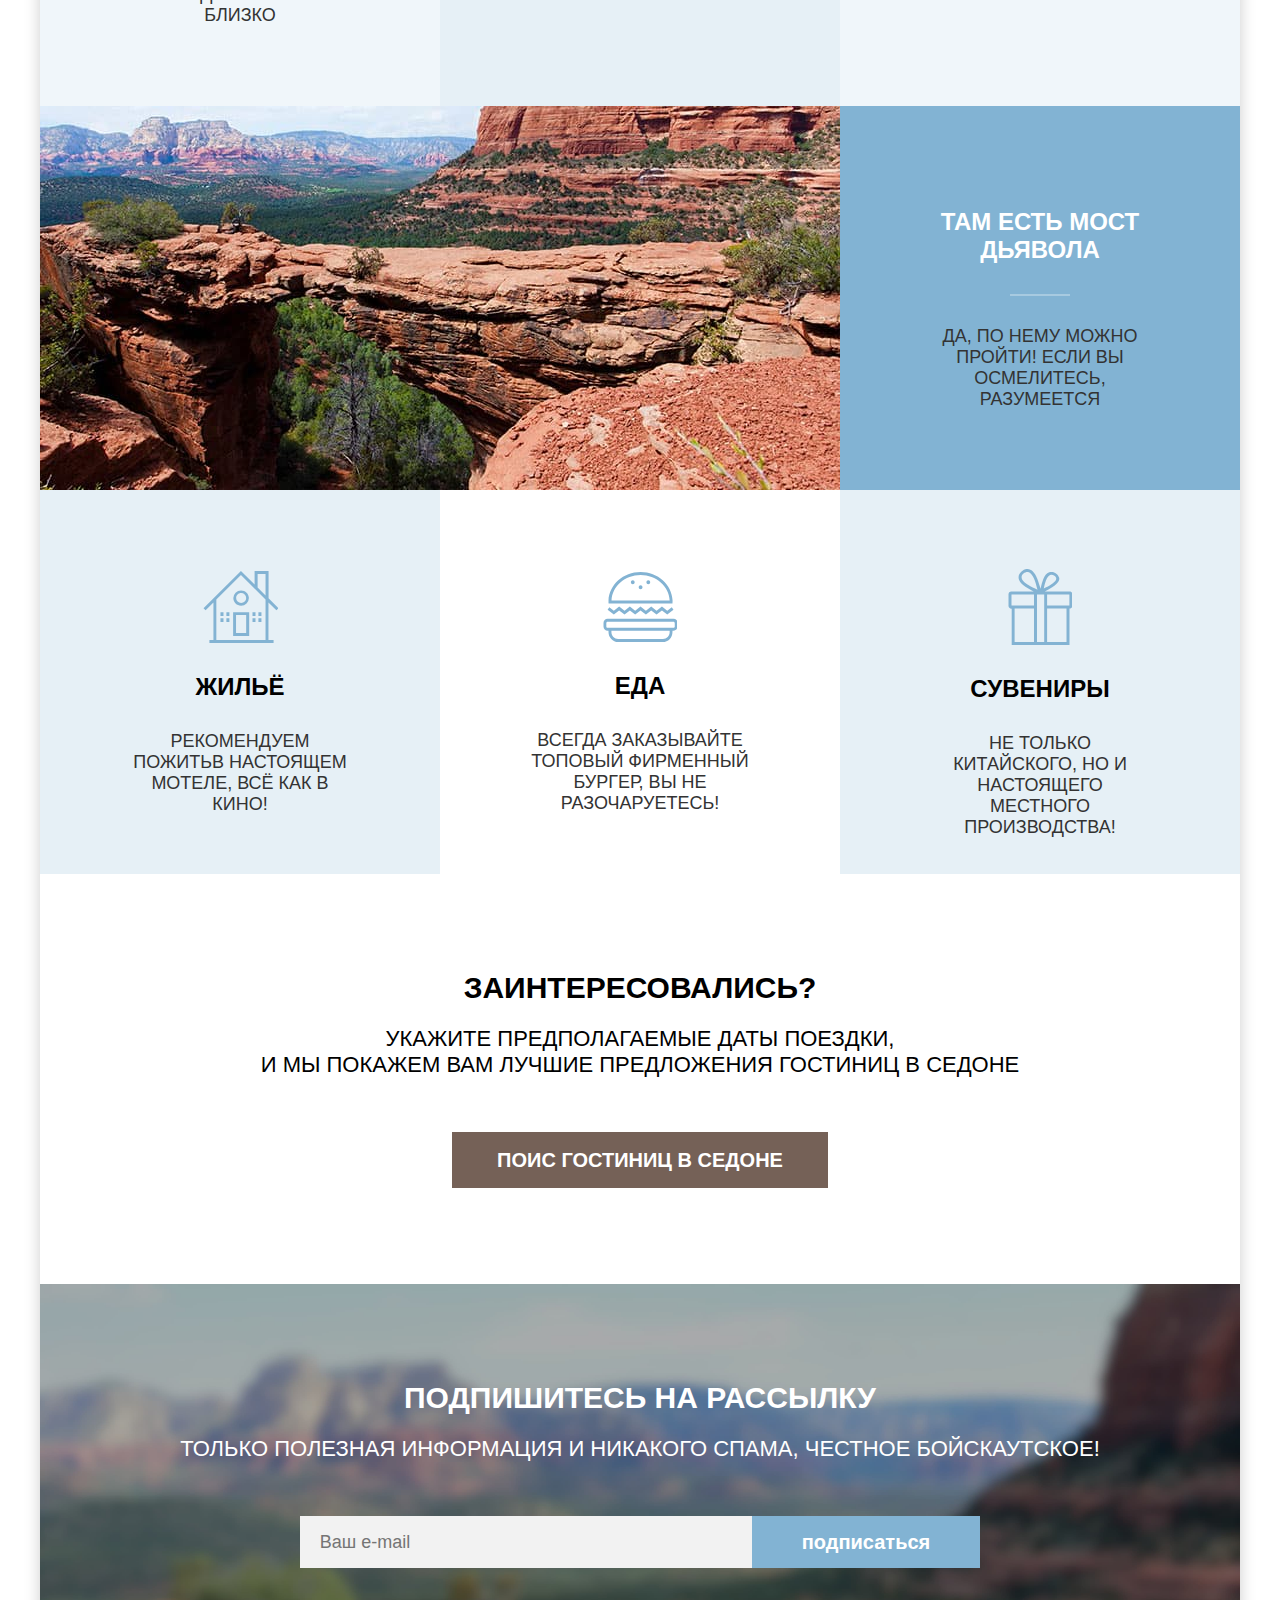
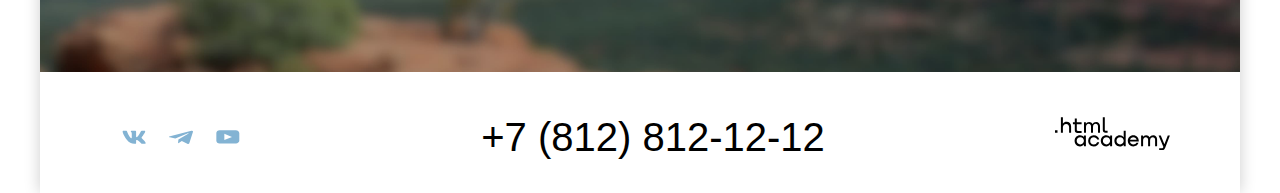
==== commit fe4474ed: "добавление иконок" ====
--- a/index.html
+++ b/index.html
@@ -28,16 +28,29 @@
         <ul class="navigation-list navigation-user">
           <li class="navigation-item">
             <a class="navigation-link" href="#">
+              <svg class="navigation-icon" aria-hidden="true" focusable="false" width="20" height="20" viewBox="0 0 20 20" fill="none" xmlns="http://www.w3.org/2000/svg">
+                <path d="m18.5 17-3.7-3.67c1-1.3 1.7-2.98 1.7-4.87A8 8 0 0 0 8.5.5C4.1.5.5 4.18.5
+              8.56a8 8 0 0 0 12.9 6.26l3.7 3.68 1.4-1.5Zm-10-2.48a6 6 0 0 1-6-5.96 6 6 0 0 1 12
+              0 6 6 0 0 1-6 5.96Z" fill="#000" />
+              </svg>
               <span class="visually-hidden">Поиск</span>
             </a>
           </li>
           <li class="navigation-item">
             <a class="navigation-link" href="#">
+              <svg class="navigation-icon" aria-hidden="true" focusable="false" width="18" height="18" viewBox="0 0 18 18" fill="none" xmlns="http://www.w3.org/2000/svg">
+                <path d="M8.9 17a.9.9 0 0 1-.8-.4c-5.4-6.1-6.7-7.5-7-7.9A5.4 5.4 0
+                0 1 5.5 0C6.8 0 8 .5 9 1.3a5.46 5.46 0 0 1 9 4.1c0 1.3-.5 2.5-1.3 3.4l-7
+                7.9c-.2.2-.4.3-.8.3Zm-6-9.5c.3.4 3.5 4 6.1 6.9l6.2-7c.5-.5.7-1.2.7-2
+                0-1.8-1.5-3.3-3.3-3.3-1 0-2 .5-2.7 1.3-.3.3-.6.4-.9.4-.3
+                0-.6-.2-.8-.4-.7-.8-1.7-1.3-2.7-1.3-1.8 0-3.3 1.5-3.3 3.3-.1.9.3 1.6.7
+                2.1-.1 0-.1 0 0 0Z" fill="#000" />
+              </svg>
               <span class="visually-hidden">Избранное</span>
             </a>
           </li>
           <li class="navigation-item">
-            <a class="navigation-link" href="#">Хочу сюда!</a>
+            <a class="navigation-link navigation-link-button" href="#">Хочу сюда!</a>
           </li>
         </ul>
       </nav>
@@ -51,7 +64,8 @@
       <section class="index-text">
         <h2 class="visually-hidden">Седона-заслуживает большего</h2>
         <h3 class="index-title">
-            Седона — небольшой городок в Аризоне,<br> заслуживающий большего!
+            Седона — небольшой городок в Аризоне,<br />
+            заслуживающий большего!
           </h3>
         <p class="index-item-description">
           Рассмотрим причины, по которым Седона круче, чем Гранд-Каньон!
@@ -113,6 +127,19 @@
           </li>
           <li class="advantages-item advantages-item-second-light-blue">
             <div class="advantage-container-text">
+              <svg class="advantage-icon" aria-hidden="true" focusable="false" width="75" height="72" viewBox="0 0 75 72" fill="none" xmlns="http://www.w3.org/2000/svg">
+                <path d="M30.12 65h16.06V41.2H30.12V65Zm2.91-20.9h10.14v18H33.03v-18Z" fill="#83B3D3" />
+                <path d="m73.4 39.3 2.1-2.1-9.94-9.9V0H51.6v13.6L37.95 0 .5 37.2l2.1 2.1
+                7.84-7.8v37.6H6.42V72h64.16v-2.9h-5.12V31.5l7.93 7.8ZM62.54
+                69.1h-49.2V28.5l24.6-24.4 24.6 24.4v40.6Zm0-44.7-7.93-7.9V2.9h7.93v21.5Z" fill="#83B3D3" />
+                <path d="M30.32 27.1c0 4.3 3.51 7.7 7.73 7.7a7.8 7.8
+                0 0 0 7.83-7.7c0-4.3-3.51-7.7-7.83-7.7a7.72 7.72 0 0 0-7.73
+                7.7Zm7.83-5a5 5 0 0 1 5.02 4.9c0 2.7-2.2 4.9-5.02 4.9a5 5 0
+                0 1-5.02-4.9c0-2.7 2.2-4.9 5.02-4.9ZM20.48 41.2h-3.01v3.9h3.01v-3.9ZM26.4
+                41.2h-3v3.9h3v-3.9ZM20.48 47.2h-3.01v3.9h3.01v-3.9ZM26.4 47.2h-3v3.9h3v-3.9ZM52.5
+                41.2h-3v3.9h3v-3.9ZM58.43 41.2h-3.01v3.9h3.01v-3.9ZM52.5 47.2h-3v3.9h3v-3.9ZM58.43
+                47.2h-3.01v3.9h3.01v-3.9Z" fill="#83B3D3" />
+              </svg>
               <h3 class="advantages-item-title">Жильё</h3>
               <p class="advantages-item-description">
                 Рекомендуем пожитьв настоящем мотеле, всё как в кино!
@@ -121,6 +148,23 @@
           </li>
           <li class="advantages-item advantages-item-white">
             <div class="advantage-container-text">
+              <svg class="advantage-icon" aria-hidden="true" focusable="false" width="74" height="70" viewBox="0 0 74 70" fill="none" xmlns="http://www.w3.org/2000/svg">
+                <path d="M70.58 46.7H4.6C2.31 46.7.5 48.6.5 51v3.5c0 2.4 1.9 4.3 4.11 4.3h.9v1.1c0
+                 5.5 4.31 10.1 9.63 10.1h44.7c5.32 0 9.63-4.5 9.63-10.1v-1.1h.9c2.31 0 4.12-1.9
+                 4.12-4.3V51a4 4 0 0 0-3.91-4.3Zm-3.91 13.2c0 3.9-3.01 7-6.72 7H15.14c-3.71
+                 0-6.72-3.2-6.72-7v-1.1h58.25v1.1Zm5.1-5.4c0 .7-.6 1.3-1.2 1.3H4.52c-.7
+                 0-1.2-.6-1.2-1.3V51c0-.7.6-1.3 1.2-1.3h65.97c.7 0 1.2.6 1.2 1.3.1 0 .1 3.5.1
+                 3.5ZM16.14 38.4l5.41 4.1 5.32-4.1 5.3 4.1 5.32-4.1 5.42 4.1 5.31-4.1 5.31 4.1
+                 5.42-4.1 5.31 4.1 6.22-4.7-1.7-2.5-4.52 3.4-5.31-4.1-5.42 4.1-5.31-4.1-5.31
+                 4.1-5.42-4.1-5.31 4.1-5.31-4.1-5.32 4.1-5.41-4.1-5.31 4.1-4.52-3.4-1.7 2.5
+                 6.22 4.7 5.3-4.1ZM8.52 31.5h60.95c0-.6.1-1.2.1-1.9v-1.2C68.87 12.7 54.84 0 37.6
+                 0 20.25 0 6.21 12.7 5.51 28.5v1.2c0 .6 0 1.2.1 1.8h2.91ZM37.59 3c15.64 0 28.47
+                 11.3 29.08 25.5H8.52C9.12 14.4 21.95 3 37.59 3Z" fill="#83B3D3" />
+                <path d="M37.6 17.3c1.05 0 1.9-.9 1.9-2s-.85-2-1.9-2c-1.06 0-1.91.9-1.91 2s.85
+                 2 1.9 2ZM29.77 12.2c1.06 0 1.9-.9 1.9-2s-.84-2-1.9-2c-1.05 0-1.9.9-1.9 2s.85 2
+                 1.9 2ZM45.31 12.2c1.05 0 1.9-.9 1.9-2s-.85-2-1.9-2c-1.05 0-1.9.9-1.9 2s.85 2 1.9
+                 2Z" fill="#83B3D3" />
+              </svg>
               <h3 class="advantages-item-title">Еда</h3>
               <p class="advantages-item-description">
                 Всегда заказывайте топовый фирменный бургер, вы не разочаруетесь!
@@ -129,6 +173,16 @@
           </li>
           <li class="advantages-item advantages-item-second-light-blue">
             <div class="advantage-container-text">
+              <svg class="advantage-icon" aria-hidden="true" focusable="false" width="64" height="76" viewBox="0 0 64 76" fill="none" xmlns="http://www.w3.org/2000/svg">
+                <path d="M61.6 22.46H36.8c13.8-6.9 14.9-11.3 14.4-13.7-1.2-4.01-5.7-7.01-10-5.41-5.6 2.1-7.1
+                10.4-8.6 16.41-2-6.1-3.8-13.8-8.2-17.71-1.3-1.1-3.1-2.3-5.8-2-4 .4-9.8 5.4-7.5 11 2.3 5.4 9.7
+                8.81 14.6 11.51H3.4a2.9 2.9 0 0 0-2.9 2.9v11.31c0 1.6 1.3 2.9 2.9 2.9h.3V76h57.8V39.57h.1c1.6
+                0 2.9-1.3 2.9-2.9v-11.3c0-1.6-1.3-2.9-2.9-2.9ZM42.9 5.86c2.1-.3 5 1.3 5.3 3.2.4 2.8-3.4
+                5.3-5.1 6.4-2.5 1.7-4.9 2.6-7.3 4.1.9-3.7 2.5-13 7.1-13.7Zm-22.9
+                10c-2.2-1.5-6.5-4.4-6.4-7.8.1-3.61 5.7-6.61 8.8-3.91 3.9 3.4 5.7 11.1 7.1
+                16.61-3.2-1.5-6.3-2.8-9.5-4.9ZM26 73H6.6V39.57H26V73Zm0-36.53H3.5v-11H26v11Zm10.2
+                0V73H29V25.57h7.2v10.9ZM58.5 73H39.1V39.57h19.4V73Zm2.9-36.53H39.1v-11h22.3v11Z" fill="#83B3D3" />
+              </svg>
               <h3 class="advantages-item-title">Сувениры</h3>
               <p class="advantages-item-description">
                 Не только китайского, но и настоящего местного производства!
@@ -140,9 +194,8 @@
 
       <section class="data">
         <h2 class="data-title">Заинтересовались?</h2>
-        <p class="data-text">
-          Укажите предполагаемые даты поездки,
-          <br> и мы покажем вам лучшие предложения гостиниц в Седоне
+        <p class="data-text">Укажите предполагаемые даты поездки,
+          <br/> и мы покажем вам лучшие предложения гостиниц в Седоне
         </p>
         <a class="button-data" href="#">Поис гостиниц в Седоне</a>
       </section>
@@ -155,11 +208,11 @@
           Только полезная информация и никакого спама, честное бойскаутское!
         </p>
         <form class="form" action="#" metod="post">
-          <label for="subscribe-email">
+          <label class="" for="subscribe-email">
             <span class="visually-hidden">Ваш e-mail</span>
           </label>
           <input class="field" placeholder="Ваш e-mail" type="email" name="subscribe-email" id="subscribe-email" required />
-          <button class="subscribe-button" type="submit">Подписаться</button>
+          <button class="subscribe-button" type="submit">подписаться</button>
         </form>
       </section>
       <div class="page-footer-container">
@@ -167,17 +220,17 @@
           <h2 class="visually-hidden">Социальные сети</h2>
           <ul class="social-list">
             <li class="social-list-item">
-              <a class="button" href="https://vk.com/htmlacademy">
+              <a class="social-link social-vk" href="https://vk.com/htmlacademy">
                 <span class="visually-hidden">ВКонтакте</span>
               </a>
             </li>
             <li class="social-list-item">
-              <a class="button" href="https://https://t.me/htmlacademy">
+              <a class="social-link social-tg" href="https://https://t.me/htmlacademy">
                 <span class="visually-hidden">Телеграм</span>
               </a>
             </li>
             <li class="social-list-item">
-              <a class="button" href="https://www.youtube.com/user/htmlacademyru">
+              <a class="social-link social-youtube" href="https://www.youtube.com/user/htmlacademyru">
                 <span class="visually-hidden">Ютуб</span>
               </a>
             </li>
@@ -191,7 +244,31 @@
         <section class="contact-about-text">
           <h2 class="visually-hidden">html академия</h2>
           <a class="htmlacademy-link" href="https://htmlacademy.ru/">
-            <img src="images/preview/akademia.svg" width="115" height="33" alt="Логотип html амадемии">
+            <svg aria-hidden="true" focusable="false" width="115" height="33" viewBox="0 0 115 33" fill="none" xmlns="http://www.w3.org/2000/svg">
+              <path d="M0 13.26v2.6h2.5v-2.6H0ZM11.6 4.86c-1.6 0-2.8.7-3.6
+              1.7h-.1V.36h-2v15.5h2v-5.3c0-2.1 1.3-3.6 3.3-3.6 1.8 0 2.9 1.4 2.9
+              3.2v5.7h2v-6.1c.1-3-1.8-4.9-4.5-4.9ZM26.6 5.16h-4.8v-3.7h-2v3.8h-1.9v2h1.9v6c0 1.7
+              1 2.7 2.7 2.7h4.1v-2h-3.7c-.7 0-1.1-.4-1.1-1.1v-5.7h4.8v-2ZM41.1 4.96c-1.6
+              0-2.9.8-3.5 2.1h-.1c-.6-1.2-1.8-2.1-3.4-2.1-1.4 0-2.5.8-3.1 1.8h-.1v-1.6H29v10.6h2v-5.4c0-2
+              1-3.5 2.6-3.5 1.5 0 2.4 1 2.4 2.6v6.3h2v-5.6c0-2.4 1.4-3.3 2.6-3.3 1.5 0 2.4 1 2.4
+              2.6v6.3h2v-6.5c.1-2.5-1.4-4.3-3.9-4.3ZM47.8 13.06c0 1.7 1 2.7 2.8 2.7h2v-2h-1.7c-.7
+              0-1.1-.4-1.1-1.1V.36h-2v12.7ZM28.9 20.06c-.9-1.1-2.2-1.8-3.9-1.8-3.1 0-5.4 2.3-5.4
+              5.6s2.3 5.6 5.4 5.6c1.8 0 3-.8 3.8-1.9h.1v1.6h2v-10.6h-2v1.5Zm-3.6 7.4c-2.2
+              0-3.6-1.6-3.6-3.6s1.4-3.6 3.6-3.6 3.6 1.6 3.6 3.6c0 1.9-1.4 3.6-3.6 3.6ZM44.2
+              22.36c-.5-2.4-2.6-4.1-5.4-4.1a5.4 5.4 0 0 0-5.6 5.6c0 3.1 2.2 5.6 5.6 5.6 2.8 0
+              4.9-1.8 5.4-4.2h-2.1a3.4 3.4 0 0 1-3.3 2.3c-2.2 0-3.6-1.6-3.6-3.6s1.4-3.6 3.6-3.6c1.6 0
+              2.8 1 3.3 2.2h2.1v-.2ZM55.1 20.06c-.9-1.1-2.2-1.8-3.9-1.8-3.1 0-5.4 2.3-5.4 5.6s2.3 5.6
+              5.4 5.6c1.8 0 3-.8 3.8-1.9h.1v1.6h2v-10.6h-2v1.5Zm-3.6 7.4c-2.2 0-3.6-1.6-3.6-3.6s1.4-3.6
+              3.6-3.6 3.6 1.6 3.6 3.6c0 1.9-1.5 3.6-3.6 3.6ZM68.7 20.16c-.9-1.1-2.2-1.9-3.9-1.9-3.1
+              0-5.4 2.3-5.4 5.6s2.2 5.6 5.4 5.6c1.7 0 3-.8 3.8-1.8h.1v1.5h2v-15.4h-2v6.4Zm-3.6 7.3c-2.2
+              0-3.6-1.6-3.6-3.6s1.4-3.6 3.6-3.6 3.6 1.6 3.6 3.6c-.1 2-1.5 3.6-3.6 3.6ZM78.3 18.26c-3.3
+              0-5.5 2.5-5.5 5.6 0 3 2.1 5.6 5.5 5.6 2.5 0 4.5-1.3 5.2-3.6h-2.1c-.5 1-1.6 1.6-3 1.6-1.9
+              0-3.3-1.3-3.4-2.9h8.8c.2-3.6-2-6.3-5.5-6.3Zm0 1.9c1.7 0 3 1 3.3 2.6h-6.5c.3-1.5 1.5-2.6
+              3.2-2.6ZM98.2 18.26c-1.6 0-2.9.8-3.6 2h-.1c-.6-1.2-1.8-2-3.4-2-1.4 0-2.5.7-3.1
+              1.8v-1.5h-1.9v10.6h2v-5.4c0-2 1-3.4 2.6-3.5 1.5 0 2.4 1 2.4 2.6v6.3h2v-5.6c0-2.4 1.4-3.3
+              2.6-3.3 1.5 0 2.4 1 2.4 2.6v6.3h2v-6.5c.1-2.6-1.4-4.4-3.9-4.4ZM109.4 27.36l-3.6-8.9h-2.2l4.8
+              11.6c-.3.9-.7 1.2-1.7 1.2h-2.5v2h2.5c1.8 0 2.8-.8 3.5-2.6l4.7-12.2h-2.1l-3.4 8.9Z" fill="#000" />
+            </svg>
           </a>
         </section>
       </div>
--- a/styles/styles.css
+++ b/styles/styles.css
@@ -19,7 +19,7 @@
   margin: 0;
   display: flex;
   flex-direction: column;
-  height: 100%;
+  height: auto;
   font-family: "PT Sans", sans-serif;
   color: #000000;
   background-color: #ffffff;
@@ -34,7 +34,10 @@
   clip: rect(0 0 0 0);
   overflow: hidden;
 }
+
 .button {
+  display: inline-block;
+  box-sizing: border-box;
   font-family: inherit;
   font-size: 16px;
   line-height: 16px;
@@ -43,12 +46,16 @@
   color: #ffffff;
   background-color: #000000;
   text-decoration: none;
+  border: none;
+  text-transform: uppercase;
+  cursor: pointer;
 }
 
 .page-header {
   display: flex;
   margin: 0;
   padding: 0;
+  position: relative;
   color: #000000;
   background-color: #ffffff;
 }
@@ -58,6 +65,7 @@
   top: 0;
   left: 70px;
 }
+
 .navigation {
   display: flex;
   flex-wrap: wrap;
@@ -66,10 +74,11 @@
   margin-left: auto;
   width: 100%;
 }
+
 .navigation-list {
   display: flex;
   flex-wrap: wrap;
-  width: 600 px;
+  width: 600px;
   margin: 0;
   padding: 0;
   list-style-type: none;
@@ -79,13 +88,24 @@
   max-width: 310px;
   margin-left: auto;
 }
+
 .navigation-list.navigation-user {
   min-width: 44px;
   min-height: 64px;
 }
+
+.navigation-item {
+  display: flex;
+  justify-content: space-between;
+  width: 160px;
+  height: 36px;
+  margin: 0;
+}
+
 .navigation-link {
-  display: block;
-  padding: 20px 16px;
+  position: relative;
+  margin: 0;
+  padding: 8px 20px;
   font-size: 20px;
   line-height: 24px;
   font-weight: 700;
@@ -94,16 +114,32 @@
   background-color: #ffffff;
   text-decoration: none;
 }
+
+.navigation-link-button {
+  outline: 5px solid #ffffff;
+}
+
+.navigation-icon {
+  position: absolute;
+  top: 0;
+  right: 0;
+  bottom: 0;
+  left: 0;
+  margin: 23px 13px;
+  fill: #000000;
+}
+
 .main-container {
   flex-grow: 1;
 }
+
 .page-container {
   display: flex;
   flex-direction: column;
   width: 1200px;
   margin: 0 auto;
   min-height: 100%;
-  box-shadow:  0 0 15px rgba(0, 0, 0, 0.2);
+  box-shadow: 0 0 15px rgba(0, 0, 0, 0.2);
 }
 .main-index {
   color: #ffffff;
@@ -141,6 +177,7 @@
   margin: 0;
   padding-bottom: 25px;
 }
+
 .index-item-description {
   color: #000000;
   background-color: #ffffff;
@@ -150,10 +187,12 @@
   text-align: center;
   margin: 0;
 }
+
 .advantages {
   text-align: center;
   text-transform: uppercase;
 }
+
 .advantages-item-title {
   font-weight: 700;
   font-size: 24px;
@@ -164,10 +203,10 @@
 }
 
 .advantages-item-devider-white {
- width: 60px;
- height: 2px;
- background-color: rgba(255, 255, 255, 0.3);
- margin-bottom: 30px;
+  width: 60px;
+  height: 2px;
+  background-color: rgba(255, 255, 255, 0.3);
+  margin-bottom: 30px;
 }
 
 .advantages-item-devider-grey {
@@ -178,9 +217,12 @@
 }
 
 .advantages-item-description {
+  color: #333333;
   font-weight: 400;
   font-size: 18px;
   line-height: 21px;
+  width: 230px;
+  height: 63px;
   text-align: center;
   margin: 0;
 }
@@ -191,8 +233,8 @@
 }
 
 .advantages-item-second-light-blue {
- background-color: rgba(131, 179, 211, 0.2);
- color: #000000;
+  background-color: rgba(131, 179, 211, 0.2);
+  color: #000000;
 }
 
 .advantages-item-white {
@@ -202,7 +244,7 @@
 
 .advantages-item-big {
   grid-column: 1/-1;
-  background-color: #82B3D3;
+  background-color: #82b3d3;
   color: #ffffff;
   width: auto;
 }
@@ -223,10 +265,6 @@
   min-height: 384px;
 }
 
-.advantages-item-description {
-  margin: 0;
-}
-
 .advantages-list {
   margin: 0;
   padding: 0;
@@ -265,7 +303,14 @@
   list-style-type: none;
 }
 
+.advantage-icon {
+ margin-bottom: 30px;
+}
+
 .data {
+  display: flex;
+  flex-direction: column;
+  align-items: center;
   color: #000000;
   background-color: #ffffff;
   font-weight: 700;
@@ -277,6 +322,9 @@
   padding-bottom: 96px;
 }
 .data-title {
+  font-weight: 700;
+  font-size: 30px;
+  line-height: 36px;
   margin: 0;
   padding: 0 20px;
   padding-bottom: 20px;
@@ -288,32 +336,45 @@
   margin: 0;
   padding-bottom: 54px;
 }
+
 .button-data {
+  display: flex;
+  justify-content: center;
+  align-items: center;
+  text-transform: uppercase;
+  margin: 0;
   font-weight: 700;
   font-size: 20px;
   line-height: 36px;
-  text-transform: uppercase;
   background-color: #756157;
   border: none;
   color: #ffffff;
-  width: 276px;
-  height: 36px;
-  padding: 8px 50px;
-  text-align: center;
+  width: 376px;
+  height: 56px;
   text-decoration: none;
-  display: inline-block;
 }
 .page-footer {
   font-size: 30px;
   line-height: 36px;
   text-align: center;
   text-transform: uppercase;
-  width: 1200 px;
-  margin: 0 auto;
+}
+
+.sorting-containet-list {
+  padding: 0 70px;
+  padding-top: 56px;
+  padding-bottom: 60px;
+}
+
+.sorting-type {
+  margin-right: auto;
 }
 
 .page-footer-container {
   display: flex;
+  justify-content: space-between;
+  padding: 45px 70px 35px 70px;
+
 }
 
 .subscribe {
@@ -325,6 +386,16 @@
   padding-top: 96px;
   padding-bottom: 104px;
 }
+
+.subscribe-container {
+  color: #000000;
+  background-size: 100% auto;
+  background-repeat: no-repeat;
+  text-transform: uppercase;
+  padding-top: 96px;
+  padding-bottom: 104px;
+}
+
 .subscribe-tite {
   font-weight: 700;
   font-size: 30px;
@@ -342,13 +413,42 @@
 }
 
 .form {
-  margin: 0;
-}
+  display: flex;
+  justify-content: center;
+  margin: 0;
+}
+
+.field {
+  background-color: #F2F2F2;
+  position: relative;
+  font-weight: 400;
+  font-size: 18px;
+  line-height: 24px;
+  margin: 0;
+  width: 412px;
+  height: 24px;
+  padding: 14px 20px;
+  border: none;
+}
+
+.subscribe-button {
+  background-color: #82b3d3;
+  color: #ffffff;
+  font-weight: 700;
+  font-size: 20px;
+  line-height: 36px;
+  padding: 8px 50px;
+  border: none;
+}
+
 .cocial {
   margin-right: auto;
   max-width: 140px;
-  padding: 45px 0 35px 70px;
-}
+  display: flex;
+  align-items: center;
+  justify-content: center;
+}
+
 .social-list {
   display: flex;
   flex-wrap: wrap;
@@ -356,15 +456,17 @@
   padding: 0;
   list-style-type: none;
 }
+
 .social-list-item {
   width: 47px;
   height: 40px;
 }
+
 .contact {
   display: flex;
   margin: 0;
-  padding: 45px 236px 35px 236px;
-}
+}
+
 .contact-phone {
   color: #000000;
   font-weight: 400;
@@ -377,17 +479,35 @@
 
 .contact-about-text {
   margin: 0;
-  padding: 48px 70px 38px 0;
+}
+
+.social-link {
+  display: block;
+  width: 47px;
+  height: 40px;
+  background-color: #ffffff;
+  background-repeat: no-repeat;
+  background-position: center;
+  background-size: 24px 14px;
+}
+
+.social-vk {
+ background-image: url("../images/social/vk.svg");
+}
+
+.social-tg {
+  background-image: url("../images/social/telegram.svg");
+}
+
+.social-youtube {
+  background-image: url("../images/social/youtub.svg");
 }
 
 .main-inner {
   color: #ffffff;
   background-color: #ffffff;
 }
-.catalog {
-  margin: 0;
-  padding: 0;
-}
+
 .header-inner-wrapper {
   background-image: url("../images/background/bg-2.jpg");
   background-repeat: no-repeat;
@@ -408,11 +528,15 @@
 
 .inner-breadcrumbs {
   display: flex;
+  padding: 0;
   margin: 0;
   list-style-type: none;
   padding-bottom: 40px;
 }
 
+.breadcrumbs-link-icon {
+  margin: 0 10px;
+}
 
 .catalog {
   padding: 0;
@@ -421,12 +545,15 @@
 }
 
 .catalog-right-column-submit {
- margin-bottom: 32px;
+  background-color: #82B3D3;
+  padding: 8px 50px;
+  margin-bottom: 32px;
 }
 
 .button-reset {
- background-color: transparent;
- border: none;
+  background-color: transparent;
+  padding: 8px 58px;
+  border: none;
 }
 
 .catalog-filter {
@@ -436,6 +563,8 @@
 
 .catalog-filter-grooup {
   margin: 0;
+  padding: 0;
+  border: none;
   font-size: 20px;
   line-height: 24px;
   font-weight: 700;
@@ -447,7 +576,7 @@
   margin-left: 70px;
 }
 
-.catalog-filter-grooup:first-child{
+.catalog-filter-grooup:first-child {
   margin-left: 0;
 }
 
@@ -458,15 +587,15 @@
 }
 
 .catalog-filter-title {
-padding-bottom: 32px;
+  padding-bottom: 32px;
 }
 
 .catalog-filter-item {
- padding-bottom: 16px;
-}
-
-.catalog-filter-item:last-child{
- padding-bottom: 0;
+  padding-bottom: 16px;
+}
+
+.catalog-filter-item:last-child {
+  padding-bottom: 0;
 }
 
 .catalog-right-column {
@@ -475,6 +604,7 @@
   justify-content: flex-end;
   margin-left: auto;
 }
+
 .catalog-control {
   font-size: 18px;
   line-height: 23px;
@@ -482,36 +612,69 @@
   color: #ffffff;
   text-transform: uppercase;
 }
+
 .select-amount {
   font-size: 30px;
   line-height: 36px;
   font-weight: 700;
   text-align: left;
 }
+
 .select-control {
-  font-size: 18px;
-  line-height: 21px;
-  font-weight: 400;
-  text-align: right;
-}
+  width: 292px;
+  height: 49px;
+  padding: 14px 20px;
+  margin: 0 70px 0 200px;
+  font-size: 12px;
+  line-height: 18px;
+  font-weight: 400;
+  text-align: left;
+}
+
 .sorting {
   display: flex;
   color: #000000;
   background-color: #ffffff;
-}
+  margin: 0;
+  padding: 0;
+  margin-bottom: 40px;
+}
+
 .select-amount {
   margin: 0;
 }
+
 .sorting-container {
   display: flex;
   flex-wrap: wrap;
-  padding-top: 56px;
-  padding-bottom: 6px;
   justify-content: space-between;
 }
 
+.card-grid-toggle{
+  display: flex;
+  align-items: center;
+  justify-content: center;
+  width: 48px;
+  height: 48px;
+  border: 2px solid #E5E5E5;
+  border-radius: 4px;
+  background-color: #ffffff;
+  margin-right: 8px;
+}
+.card-grid-toggle:last-child {
+ margin-right: 0;
+}
+
+.card-grid-toggle svg {
+  fill: #000000;
+}
+
+.card-grid-toggle-current {
+  border: 2px solid #000000;
+}
+
 .display {
-  padding: 40px 70px;
+  margin-bottom: 40px;
 }
 
 .display-list {
@@ -594,23 +757,63 @@
   font-size: 18px;
   line-height: 21px;
   font-weight: 400;
+  text-align: right;
+}
+
+.display-card-button {
+ background-color: #756157;
+ color: #ffffff;
+ padding: 8px 26px;
+ border: none;
+ border-radius: 4px;
+ font-weight: 700;
+ font-size: 16px;
+ line-height: 20px;
+ text-align: center;
+ text-decoration: none;
 }
 
 .display-favorites {
+  padding: 8px 20px;
+  background: #82B3D3;
+  border: none;
+  border-radius: 4px;
+  color: #ffffff;
+  font-weight: 700;
   font-size: 16px;
   line-height: 20px;
-  font-weight: 700;
+  align-items: center;
+  text-align: center;
 }
 
 .display-rating {
+  padding: 9px 22px;
+  background: #F2F2F2;
+  border: none;
+  border-radius: 4px;
+  color: #333333;
   font-size: 16px;
   line-height: 20px;
   font-weight: 400;
 }
 
+.display-stars-rating {
+  display: block;
+  margin: 16px 0;
+  padding: 10px 0;
+}
+
+.display-item-devider {
+  display: flex;
+  width: 1060px;
+  height: 0;
+  border: 1px solid #e6e6e6;
+  transform: rotate(180deg);
+  margin-bottom: 40px;
+}
+
 .pagination {
   display: flex;
-  padding: 60px;
   background-color: #ffffff;
   color: #ffffff;
   font-size: 20px;
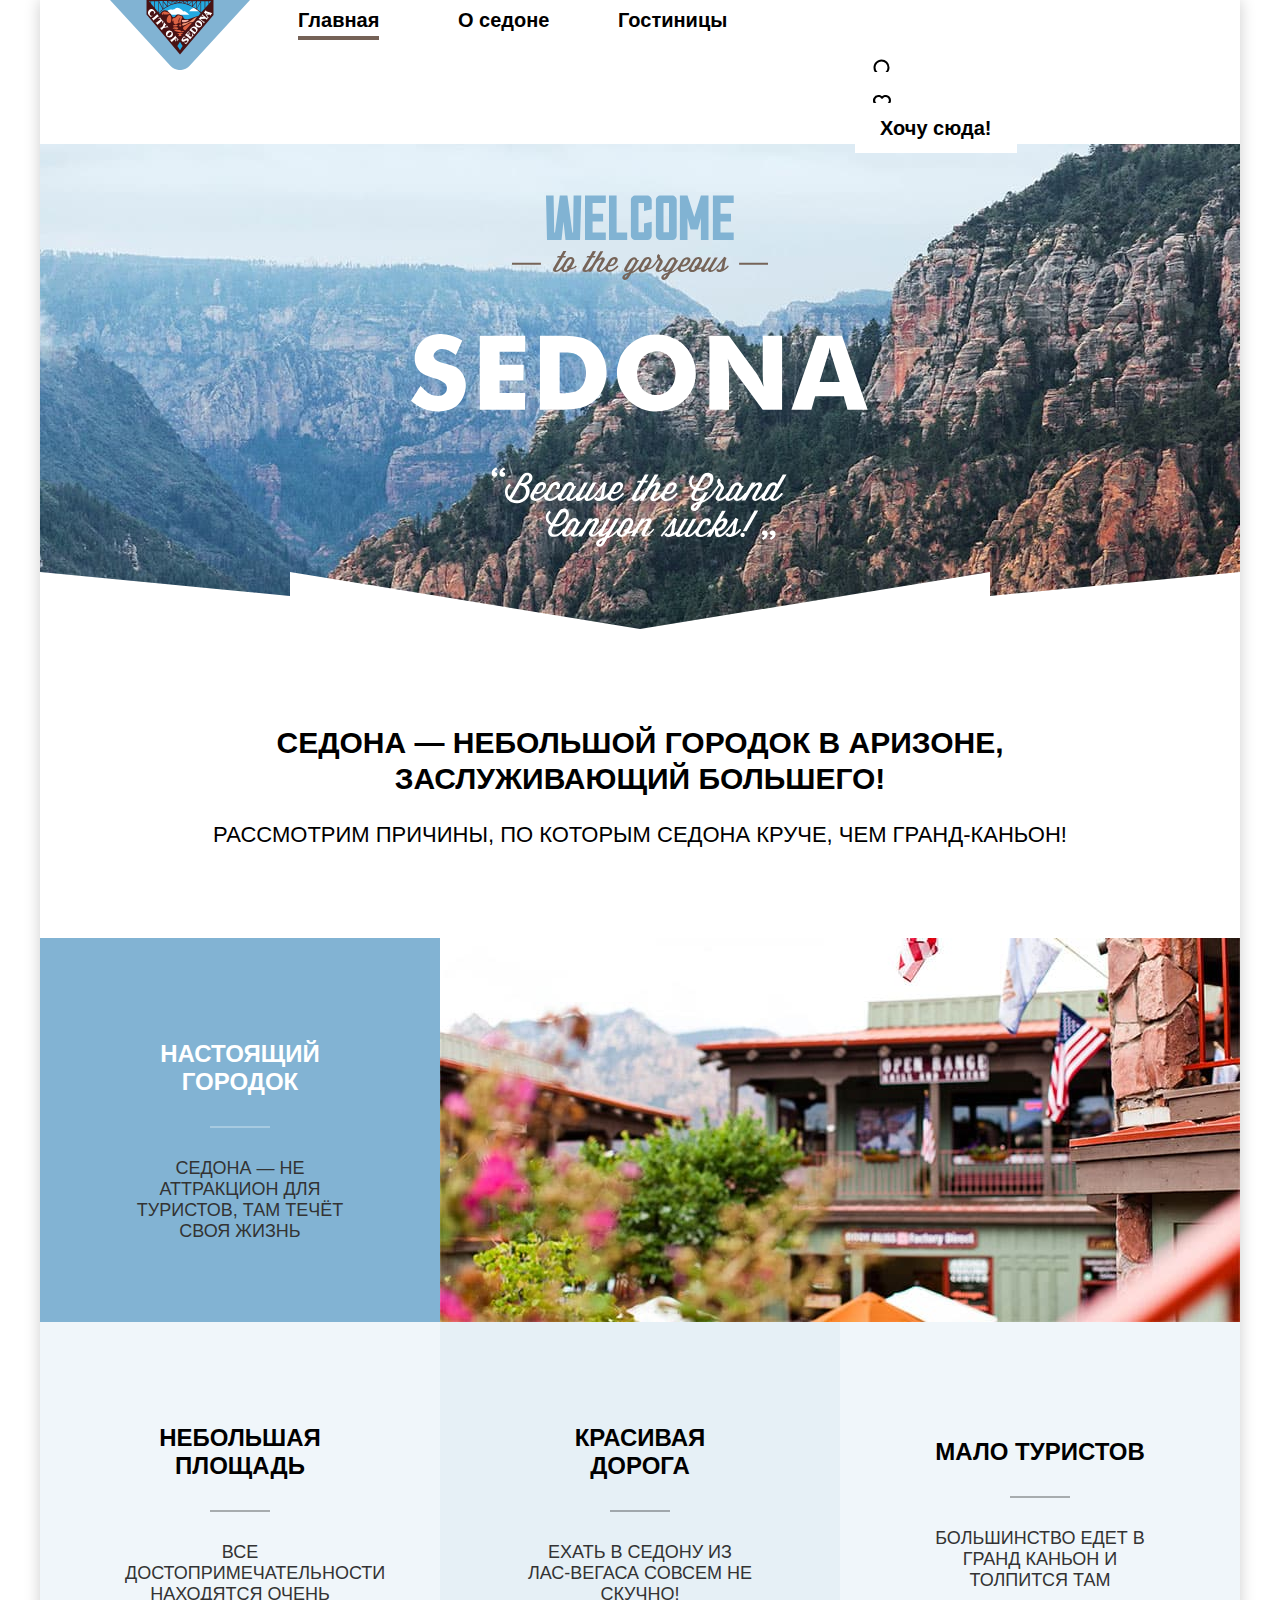
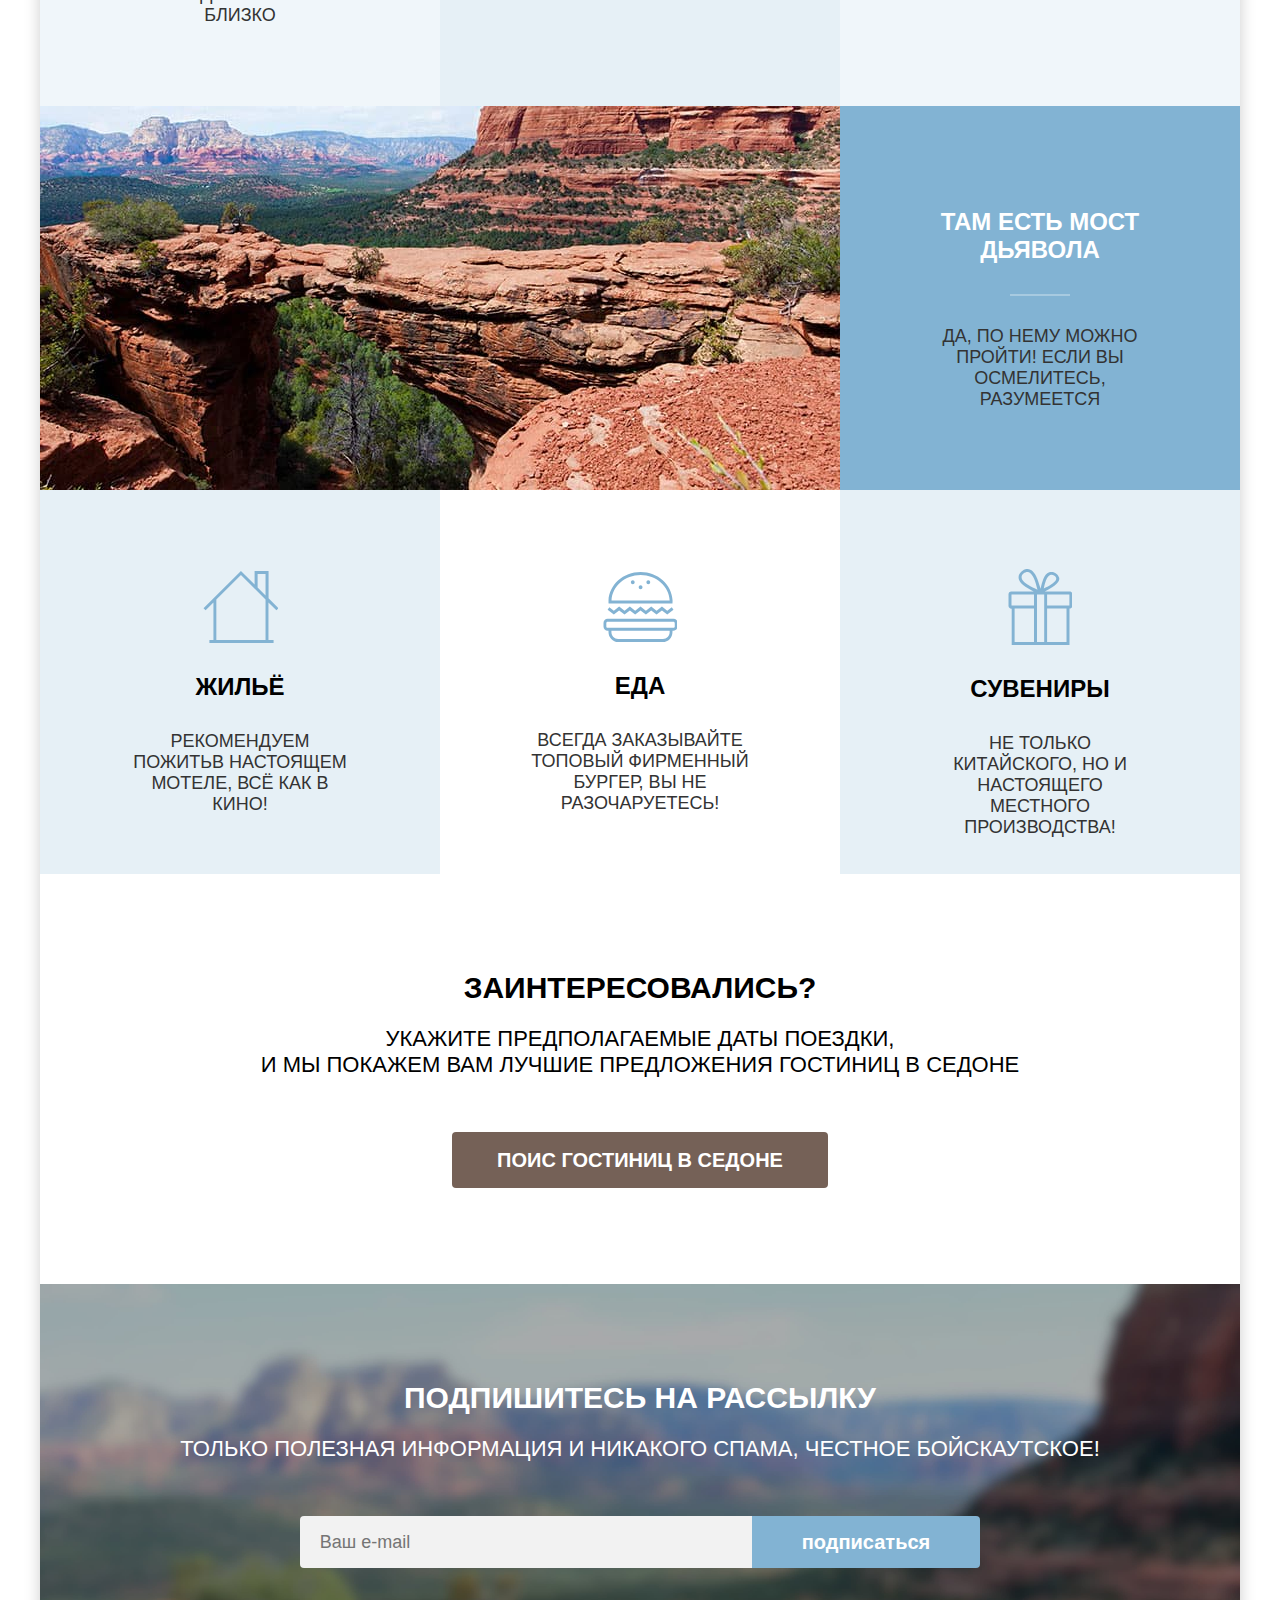
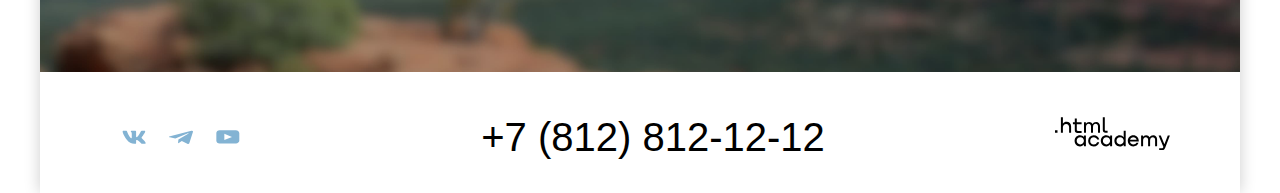
==== commit 292fcd71: "доделывал" ====
--- a/index.html
+++ b/index.html
@@ -4,7 +4,7 @@
 <head>
   <meta charset="utf-8" />
   <title>HTML Academy: Седона</title>
-  <link rel="stylesheet" href="styles/styles.css" />
+  <link rel="stylesheet" href="styles/styles.css"/>
 </head>
 
 <body>
@@ -16,7 +16,7 @@
       <nav class="navigation">
         <ul class="navigation-list">
           <li class="navigation-item">
-            <a class="navigation-link">Главная</a>
+            <a class="navigation-link navigation-link-current">Главная</a>
           </li>
           <li class="navigation-item">
             <a class="navigation-link" href="#">О седоне</a>
@@ -31,7 +31,7 @@
               <svg class="navigation-icon" aria-hidden="true" focusable="false" width="20" height="20" viewBox="0 0 20 20" fill="none" xmlns="http://www.w3.org/2000/svg">
                 <path d="m18.5 17-3.7-3.67c1-1.3 1.7-2.98 1.7-4.87A8 8 0 0 0 8.5.5C4.1.5.5 4.18.5
               8.56a8 8 0 0 0 12.9 6.26l3.7 3.68 1.4-1.5Zm-10-2.48a6 6 0 0 1-6-5.96 6 6 0 0 1 12
-              0 6 6 0 0 1-6 5.96Z" fill="#000" />
+              0 6 6 0 0 1-6 5.96Z" fill="#000"/>
               </svg>
               <span class="visually-hidden">Поиск</span>
             </a>
@@ -44,112 +44,117 @@
                 7.9c-.2.2-.4.3-.8.3Zm-6-9.5c.3.4 3.5 4 6.1 6.9l6.2-7c.5-.5.7-1.2.7-2
                 0-1.8-1.5-3.3-3.3-3.3-1 0-2 .5-2.7 1.3-.3.3-.6.4-.9.4-.3
                 0-.6-.2-.8-.4-.7-.8-1.7-1.3-2.7-1.3-1.8 0-3.3 1.5-3.3 3.3-.1.9.3 1.6.7
-                2.1-.1 0-.1 0 0 0Z" fill="#000" />
+                2.1-.1 0-.1 0 0 0Z" fill="#000"/>
               </svg>
               <span class="visually-hidden">Избранное</span>
             </a>
           </li>
           <li class="navigation-item">
             <a class="navigation-link navigation-link-button" href="#">Хочу сюда!</a>
-          </li>
-        </ul>
-      </nav>
-    </header>
-
-    <main class="main-container main-index">
-      <h1 class="visually-hidden">Седона</h1>
-      <div class="logo-welcome-wrapper">
-        <img class="logo-welcome" src="images/preview/welcome.svg" width="458" height="352" alt="Добро пожаловать." />
-      </div>
-      <section class="index-text">
-        <h2 class="visually-hidden">Седона-заслуживает большего</h2>
-        <h3 class="index-title">
-            Седона — небольшой городок в Аризоне,<br />
+            </li>
+          </ul>
+        </nav>
+      </header>
+
+      <main class="main-container main-index">
+        <h1 class="visually-hidden">Седона</h1>
+        <div class="logo-welcome-wrapper">
+          <img class="logo-welcome" src="images/preview/welcome.svg" width="458" height="352"
+            alt="Добро пожаловать"/>
+        </div>
+        <section class="index-text">
+          <h2 class="visually-hidden">Седона-заслуживает большего</h2>
+          <h3 class="index-title">
+            Седона — небольшой городок в Аризоне,<br/>
             заслуживающий большего!
           </h3>
-        <p class="index-item-description">
-          Рассмотрим причины, по которым Седона круче, чем Гранд-Каньон!
-        </p>
-      </section>
-      <section class="advantages">
-        <h2 class="visually-hidden">Преимущества</h2>
-        <ul class="advantages-list-text">
-          <li class="advantages-item advantages-item-big">
-            <div class="advantage-container-city">
-              <div class="advantage-container-text">
-                <h3 class="advantages-item-title">Настоящий городок</h3>
-                <span class="advantages-item-devider-white"></span>
-                <p class="advantages-item-description">
-                  Седона — не аттракцион для туристов, там течёт своя жизнь
-                </p>
-              </div>
-              <img class="advantages-item-image-city" src="images/preview/photo-1.jpg" width="800" height="384" alt="Городок." />
-            </div>
-          </li>
-          <li class="advantages-item advantages-item-light-blue">
-            <div class="advantage-container-text">
-              <h3 class="advantages-item-title">Небольшая площадь</h3>
-              <span class="advantages-item-devider-grey"></span>
-              <p class="advantages-item-description">
-                Все достопримечательности находятся очень близко
-              </p>
-            </div>
-          </li>
-          <li class="advantages-item advantages-item-second-light-blue">
-            <div class="advantage-container-text">
-              <h3 class="advantages-item-title">Красивая дорога</h3>
-              <span class="advantages-item-devider-grey"></span>
-              <p class="advantages-item-description">
-                Ехать в Седону из Лас-Вегаса совсем не скучно!
-              </p>
-            </div>
-          </li>
-          <li class="advantages-item advantages-item-light-blue">
-            <div class="advantage-container-text">
-              <h3 class="advantages-item-title">Мало туристов</h3>
-              <span class="advantages-item-devider-grey"></span>
-              <p class="advantages-item-description">
-                Большинство едет в Гранд Каньон и толпится там
-              </p>
-            </div>
-          </li>
-          <li class="advantages-item advantages-item-big">
-            <div class="advantage-container-bridge">
-              <img class="advantages-item-image-bridge" src="images/preview/photo-2.jpg" width="800" height="384" alt="Мост дьявола." />
-              <div class="advantage-container-text">
-                <h3 class="advantages-item-title">Там есть мост дьявола</h3>
-                <span class="advantages-item-devider-white"></span>
-                <p class="advantages-item-description">
-                  Да, по нему можно пройти! Если вы осмелитесь, разумеется
-                </p>
-              </div>
-            </div>
-          </li>
-          <li class="advantages-item advantages-item-second-light-blue">
-            <div class="advantage-container-text">
-              <svg class="advantage-icon" aria-hidden="true" focusable="false" width="75" height="72" viewBox="0 0 75 72" fill="none" xmlns="http://www.w3.org/2000/svg">
-                <path d="M30.12 65h16.06V41.2H30.12V65Zm2.91-20.9h10.14v18H33.03v-18Z" fill="#83B3D3" />
-                <path d="m73.4 39.3 2.1-2.1-9.94-9.9V0H51.6v13.6L37.95 0 .5 37.2l2.1 2.1
+          <p class="index-item-description">
+            Рассмотрим причины, по которым Седона круче, чем Гранд-Каньон!
+          </p>
+        </section>
+        <section class="advantages">
+          <h2 class="visually-hidden">Преимущества</h2>
+          <ul class="advantages-list-text">
+            <li class="advantages-item advantages-item-big">
+              <div class="advantage-container-city">
+                <div class="advantage-container-text">
+                  <h3 class="advantages-item-title">Настоящий городок</h3>
+                  <span class="advantages-item-devider-white"></span>
+                  <p class="advantages-item-description">
+                    Седона — не аттракцион для туристов, там течёт своя жизнь
+                  </p>
+                </div>
+                <img class="advantages-item-image-city" src="images/preview/photo-1.jpg"
+                  width="800" height="384" alt="Городок"/>
+              </div>
+            </li>
+            <li class="advantages-item advantages-item-light-blue">
+              <div class="advantage-container-text">
+                <h3 class="advantages-item-title">Небольшая площадь</h3>
+                <span class="advantages-item-devider-grey"></span>
+                <p class="advantages-item-description">
+                  Все достопримечательности находятся очень близко
+                </p>
+              </div>
+            </li>
+            <li class="advantages-item advantages-item-second-light-blue">
+              <div class="advantage-container-text">
+                <h3 class="advantages-item-title">Красивая дорога</h3>
+                <span class="advantages-item-devider-grey"></span>
+                <p class="advantages-item-description">
+                  Ехать в Седону из Лас-Вегаса совсем не скучно!
+                </p>
+              </div>
+            </li>
+            <li class="advantages-item advantages-item-light-blue">
+              <div class="advantage-container-text">
+                <h3 class="advantages-item-title">Мало туристов</h3>
+                <span class="advantages-item-devider-grey"></span>
+                <p class="advantages-item-description">
+                  Большинство едет в Гранд Каньон и толпится там
+                </p>
+              </div>
+            </li>
+            <li class="advantages-item advantages-item-big">
+              <div class="advantage-container-bridge">
+                <img class="advantages-item-image-bridge" src="images/preview/photo-2.jpg"
+                  width="800" height="384" alt="Мост дьявола"/>
+                <div class="advantage-container-text">
+                  <h3 class="advantages-item-title">Там есть мост дьявола</h3>
+                  <span class="advantages-item-devider-white"></span>
+                  <p class="advantages-item-description">
+                    Да, по нему можно пройти! Если вы осмелитесь, разумеется
+                  </p>
+                </div>
+              </div>
+            </li>
+            <li class="advantages-item advantages-item-second-light-blue">
+              <div class="advantage-container-text">
+                <svg class="advantage-icon" aria-hidden="true" focusable="false" width="75"
+                  height="72" viewBox="0 0 75 72" fill="none" xmlns="http://www.w3.org/2000/svg">
+                  <path d="M30.12 65h16.06V41.2H30.12V65Zm2.91-20.9h10.14v18H33.03v-18Z"/>
+                  <path d="m73.4 39.3 2.1-2.1-9.94-9.9V0H51.6v13.6L37.95 0 .5 37.2l2.1 2.1
                 7.84-7.8v37.6H6.42V72h64.16v-2.9h-5.12V31.5l7.93 7.8ZM62.54
-                69.1h-49.2V28.5l24.6-24.4 24.6 24.4v40.6Zm0-44.7-7.93-7.9V2.9h7.93v21.5Z" fill="#83B3D3" />
-                <path d="M30.32 27.1c0 4.3 3.51 7.7 7.73 7.7a7.8 7.8
+                69.1h-49.2V28.5l24.6-24.4 24.6 24.4v40.6Zm0-44.7-7.93-7.9V2.9h7.93v21.5Z" fill="#83B3D3"/>
+                  <path d="M30.32 27.1c0 4.3 3.51 7.7 7.73 7.7a7.8 7.8
                 0 0 0 7.83-7.7c0-4.3-3.51-7.7-7.83-7.7a7.72 7.72 0 0 0-7.73
                 7.7Zm7.83-5a5 5 0 0 1 5.02 4.9c0 2.7-2.2 4.9-5.02 4.9a5 5 0
                 0 1-5.02-4.9c0-2.7 2.2-4.9 5.02-4.9ZM20.48 41.2h-3.01v3.9h3.01v-3.9ZM26.4
                 41.2h-3v3.9h3v-3.9ZM20.48 47.2h-3.01v3.9h3.01v-3.9ZM26.4 47.2h-3v3.9h3v-3.9ZM52.5
                 41.2h-3v3.9h3v-3.9ZM58.43 41.2h-3.01v3.9h3.01v-3.9ZM52.5 47.2h-3v3.9h3v-3.9ZM58.43
-                47.2h-3.01v3.9h3.01v-3.9Z" fill="#83B3D3" />
-              </svg>
-              <h3 class="advantages-item-title">Жильё</h3>
-              <p class="advantages-item-description">
-                Рекомендуем пожитьв настоящем мотеле, всё как в кино!
-              </p>
-            </div>
-          </li>
-          <li class="advantages-item advantages-item-white">
-            <div class="advantage-container-text">
-              <svg class="advantage-icon" aria-hidden="true" focusable="false" width="74" height="70" viewBox="0 0 74 70" fill="none" xmlns="http://www.w3.org/2000/svg">
-                <path d="M70.58 46.7H4.6C2.31 46.7.5 48.6.5 51v3.5c0 2.4 1.9 4.3 4.11 4.3h.9v1.1c0
+                47.2h-3.01v3.9h3.01v-3.9Z"/>
+                </svg>
+                <h3 class="advantages-item-title">Жильё</h3>
+                <p class="advantages-item-description">
+                  Рекомендуем пожитьв настоящем мотеле, всё как в кино!
+                </p>
+              </div>
+            </li>
+            <li class="advantages-item advantages-item-white">
+              <div class="advantage-container-text">
+                <svg class="advantage-icon" aria-hidden="true" focusable="false" width="74"
+                  height="70" viewBox="0 0 74 70" fill="none" xmlns="http://www.w3.org/2000/svg">
+                  <path d="M70.58 46.7H4.6C2.31 46.7.5 48.6.5 51v3.5c0 2.4 1.9 4.3 4.11 4.3h.9v1.1c0
                  5.5 4.31 10.1 9.63 10.1h44.7c5.32 0 9.63-4.5 9.63-10.1v-1.1h.9c2.31 0 4.12-1.9
                  4.12-4.3V51a4 4 0 0 0-3.91-4.3Zm-3.91 13.2c0 3.9-3.01 7-6.72 7H15.14c-3.71
                  0-6.72-3.2-6.72-7v-1.1h58.25v1.1Zm5.1-5.4c0 .7-.6 1.3-1.2 1.3H4.52c-.7
@@ -159,93 +164,98 @@
                  4.1-5.42-4.1-5.31 4.1-5.31-4.1-5.32 4.1-5.41-4.1-5.31 4.1-4.52-3.4-1.7 2.5
                  6.22 4.7 5.3-4.1ZM8.52 31.5h60.95c0-.6.1-1.2.1-1.9v-1.2C68.87 12.7 54.84 0 37.6
                  0 20.25 0 6.21 12.7 5.51 28.5v1.2c0 .6 0 1.2.1 1.8h2.91ZM37.59 3c15.64 0 28.47
-                 11.3 29.08 25.5H8.52C9.12 14.4 21.95 3 37.59 3Z" fill="#83B3D3" />
-                <path d="M37.6 17.3c1.05 0 1.9-.9 1.9-2s-.85-2-1.9-2c-1.06 0-1.91.9-1.91 2s.85
+                 11.3 29.08 25.5H8.52C9.12 14.4 21.95 3 37.59 3Z" fill="#83B3D3"/>
+                  <path d="M37.6 17.3c1.05 0 1.9-.9 1.9-2s-.85-2-1.9-2c-1.06 0-1.91.9-1.91 2s.85
                  2 1.9 2ZM29.77 12.2c1.06 0 1.9-.9 1.9-2s-.84-2-1.9-2c-1.05 0-1.9.9-1.9 2s.85 2
                  1.9 2ZM45.31 12.2c1.05 0 1.9-.9 1.9-2s-.85-2-1.9-2c-1.05 0-1.9.9-1.9 2s.85 2 1.9
-                 2Z" fill="#83B3D3" />
-              </svg>
-              <h3 class="advantages-item-title">Еда</h3>
-              <p class="advantages-item-description">
-                Всегда заказывайте топовый фирменный бургер, вы не разочаруетесь!
-              </p>
-            </div>
-          </li>
-          <li class="advantages-item advantages-item-second-light-blue">
-            <div class="advantage-container-text">
-              <svg class="advantage-icon" aria-hidden="true" focusable="false" width="64" height="76" viewBox="0 0 64 76" fill="none" xmlns="http://www.w3.org/2000/svg">
-                <path d="M61.6 22.46H36.8c13.8-6.9 14.9-11.3 14.4-13.7-1.2-4.01-5.7-7.01-10-5.41-5.6 2.1-7.1
+                 2Z" fill="#83B3D3"/>
+                </svg>
+                <h3 class="advantages-item-title">Еда</h3>
+                <p class="advantages-item-description">
+                  Всегда заказывайте топовый фирменный бургер, вы не
+                  разочаруетесь!
+                </p>
+              </div>
+            </li>
+            <li class="advantages-item advantages-item-second-light-blue">
+              <div class="advantage-container-text">
+                <svg class="advantage-icon" aria-hidden="true" focusable="false" width="64"
+                  height="76" viewBox="0 0 64 76" fill="none" xmlns="http://www.w3.org/2000/svg">
+                  <path d="M61.6 22.46H36.8c13.8-6.9 14.9-11.3 14.4-13.7-1.2-4.01-5.7-7.01-10-5.41-5.6 2.1-7.1
                 10.4-8.6 16.41-2-6.1-3.8-13.8-8.2-17.71-1.3-1.1-3.1-2.3-5.8-2-4 .4-9.8 5.4-7.5 11 2.3 5.4 9.7
                 8.81 14.6 11.51H3.4a2.9 2.9 0 0 0-2.9 2.9v11.31c0 1.6 1.3 2.9 2.9 2.9h.3V76h57.8V39.57h.1c1.6
                 0 2.9-1.3 2.9-2.9v-11.3c0-1.6-1.3-2.9-2.9-2.9ZM42.9 5.86c2.1-.3 5 1.3 5.3 3.2.4 2.8-3.4
                 5.3-5.1 6.4-2.5 1.7-4.9 2.6-7.3 4.1.9-3.7 2.5-13 7.1-13.7Zm-22.9
                 10c-2.2-1.5-6.5-4.4-6.4-7.8.1-3.61 5.7-6.61 8.8-3.91 3.9 3.4 5.7 11.1 7.1
                 16.61-3.2-1.5-6.3-2.8-9.5-4.9ZM26 73H6.6V39.57H26V73Zm0-36.53H3.5v-11H26v11Zm10.2
-                0V73H29V25.57h7.2v10.9ZM58.5 73H39.1V39.57h19.4V73Zm2.9-36.53H39.1v-11h22.3v11Z" fill="#83B3D3" />
-              </svg>
-              <h3 class="advantages-item-title">Сувениры</h3>
-              <p class="advantages-item-description">
-                Не только китайского, но и настоящего местного производства!
-              </p>
-            </div>
-          </li>
-        </ul>
-      </section>
-
-      <section class="data">
-        <h2 class="data-title">Заинтересовались?</h2>
-        <p class="data-text">Укажите предполагаемые даты поездки,
-          <br/> и мы покажем вам лучшие предложения гостиниц в Седоне
-        </p>
-        <a class="button-data" href="#">Поис гостиниц в Седоне</a>
-      </section>
-    </main>
-
-    <footer class="page-footer">
-      <section class="subscribe">
-        <h2 class="subscribe-tite">Подпишитесь на рассылку</h2>
-        <p class="subscribe-text">
-          Только полезная информация и никакого спама, честное бойскаутское!
-        </p>
-        <form class="form" action="#" metod="post">
-          <label class="" for="subscribe-email">
-            <span class="visually-hidden">Ваш e-mail</span>
-          </label>
-          <input class="field" placeholder="Ваш e-mail" type="email" name="subscribe-email" id="subscribe-email" required />
-          <button class="subscribe-button" type="submit">подписаться</button>
-        </form>
-      </section>
-      <div class="page-footer-container">
-        <section class="social">
-          <h2 class="visually-hidden">Социальные сети</h2>
-          <ul class="social-list">
-            <li class="social-list-item">
-              <a class="social-link social-vk" href="https://vk.com/htmlacademy">
-                <span class="visually-hidden">ВКонтакте</span>
-              </a>
-            </li>
-            <li class="social-list-item">
-              <a class="social-link social-tg" href="https://https://t.me/htmlacademy">
-                <span class="visually-hidden">Телеграм</span>
-              </a>
-            </li>
-            <li class="social-list-item">
-              <a class="social-link social-youtube" href="https://www.youtube.com/user/htmlacademyru">
-                <span class="visually-hidden">Ютуб</span>
-              </a>
+                0V73H29V25.57h7.2v10.9ZM58.5 73H39.1V39.57h19.4V73Zm2.9-36.53H39.1v-11h22.3v11Z"
+                    fill="#83B3D3"/>
+                </svg>
+                <h3 class="advantages-item-title">Сувениры</h3>
+                <p class="advantages-item-description">
+                  Не только китайского, но и настоящего местного производства!
+                </p>
+              </div>
             </li>
           </ul>
         </section>
 
-        <section class="contact">
-          <h2 class="visually-hidden">Контакты</h2>
-          <a class="contact-phone" href="tel:88128121212">+7 (812) 812-12-12</a>
-        </section>
-        <section class="contact-about-text">
-          <h2 class="visually-hidden">html академия</h2>
-          <a class="htmlacademy-link" href="https://htmlacademy.ru/">
-            <svg aria-hidden="true" focusable="false" width="115" height="33" viewBox="0 0 115 33" fill="none" xmlns="http://www.w3.org/2000/svg">
-              <path d="M0 13.26v2.6h2.5v-2.6H0ZM11.6 4.86c-1.6 0-2.8.7-3.6
+        <section class="data">
+          <h2 class="data-title">Заинтересовались?</h2>
+          <p class="data-text">
+            Укажите предполагаемые даты поездки, <br />
+            и мы покажем вам лучшие предложения гостиниц в Седоне
+          </p>
+          <a class="button-data" href="#">Поис гостиниц в Седоне</a>
+            </section>
+            </main>
+
+            <footer class="page-footer">
+              <section class="subscribe">
+                <h2 class="subscribe-tite">Подпишитесь на рассылку</h2>
+                <p class="subscribe-text">
+                  Только полезная информация и никакого спама, честное бойскаутское!
+                </p>
+                <form class="form" action="#" metod="post">
+                  <label for="subscribe-email">
+                    <span class="visually-hidden">Ваш e-mail</span>
+                  </label>
+                  <input class="field" placeholder="Ваш e-mail" type="email" name="subscribe-email" id="subscribe-email" required />
+                  <button class="subscribe-button" type="submit">подписаться</button>
+                </form>
+              </section>
+              <div class="page-footer-container">
+                <section class="social">
+                  <h2 class="visually-hidden">Социальные сети</h2>
+                  <ul class="social-list">
+                    <li class="social-list-item">
+                      <a class="social-link social-vk" href="https://vk.com/htmlacademy">
+                        <span class="visually-hidden">ВКонтакте</span>
+                      </a>
+                    </li>
+                    <li class="social-list-item">
+                      <a class="social-link social-tg" href="https://https://t.me/htmlacademy">
+                        <span class="visually-hidden">Телеграм</span>
+                      </a>
+                    </li>
+                    <li class="social-list-item">
+                      <a class="social-link social-youtube" href="https://www.youtube.com/user/htmlacademyru">
+                        <span class="visually-hidden">Ютуб</span>
+                      </a>
+                    </li>
+                  </ul>
+                </section>
+
+                <section class="contact">
+                  <h2 class="visually-hidden">Контакты</h2>
+                  <a class="contact-phone" href="tel:88128121212">+7 (812) 812-12-12</a>
+          </section>
+          <section class="contact-about-text">
+            <h2 class="visually-hidden">html академия</h2>
+            <a class="htmlacademy-link" href="https://htmlacademy.ru/">
+              <svg aria-hidden="true" focusable="false" width="115" height="33"
+                viewBox="0 0 115 33" fill="none" xmlns="http://www.w3.org/2000/svg">
+                <path d="M0 13.26v2.6h2.5v-2.6H0ZM11.6 4.86c-1.6 0-2.8.7-3.6
               1.7h-.1V.36h-2v15.5h2v-5.3c0-2.1 1.3-3.6 3.3-3.6 1.8 0 2.9 1.4 2.9
               3.2v5.7h2v-6.1c.1-3-1.8-4.9-4.5-4.9ZM26.6 5.16h-4.8v-3.7h-2v3.8h-1.9v2h1.9v6c0 1.7
               1 2.7 2.7 2.7h4.1v-2h-3.7c-.7 0-1.1-.4-1.1-1.1v-5.7h4.8v-2ZM41.1 4.96c-1.6
@@ -267,12 +277,13 @@
               3.2-2.6ZM98.2 18.26c-1.6 0-2.9.8-3.6 2h-.1c-.6-1.2-1.8-2-3.4-2-1.4 0-2.5.7-3.1
               1.8v-1.5h-1.9v10.6h2v-5.4c0-2 1-3.4 2.6-3.5 1.5 0 2.4 1 2.4 2.6v6.3h2v-5.6c0-2.4 1.4-3.3
               2.6-3.3 1.5 0 2.4 1 2.4 2.6v6.3h2v-6.5c.1-2.6-1.4-4.4-3.9-4.4ZM109.4 27.36l-3.6-8.9h-2.2l4.8
-              11.6c-.3.9-.7 1.2-1.7 1.2h-2.5v2h2.5c1.8 0 2.8-.8 3.5-2.6l4.7-12.2h-2.1l-3.4 8.9Z" fill="#000" />
-            </svg>
-          </a>
-        </section>
-      </div>
-    </footer>
+              11.6c-.3.9-.7 1.2-1.7 1.2h-2.5v2h2.5c1.8 0 2.8-.8 3.5-2.6l4.7-12.2h-2.1l-3.4 8.9Z"
+                  fill="#000"/>
+              </svg>
+            </a>
+                </section>
+              </div>
+            </footer>
   </div>
 </body>
 
--- a/styles/styles.css
+++ b/styles/styles.css
@@ -103,7 +103,7 @@
 }
 
 .navigation-link {
-  position: relative;
+  position: absolute;
   margin: 0;
   padding: 8px 20px;
   font-size: 20px;
@@ -113,6 +113,21 @@
   color: #000000;
   background-color: #ffffff;
   text-decoration: none;
+}
+
+.navigation-link:active {
+ border: 2px solid #756257;
+}
+
+.navigation-link-current::before {
+  position: absolute;
+  right: 20px;
+  bottom: 0;
+  left: 20px;
+  height: 0;
+  border: 2px solid #756257;
+  background-color: #756257;
+  content: "";
 }
 
 .navigation-link-button {
@@ -129,6 +144,10 @@
   fill: #000000;
 }
 
+.navigation-link:focus.navigation-icon {
+   fill: #dbdbdb;
+}
+
 .main-container {
   flex-grow: 1;
 }
@@ -348,11 +367,26 @@
   line-height: 36px;
   background-color: #756157;
   border: none;
+  border-radius: 4px;
   color: #ffffff;
   width: 376px;
   height: 56px;
   text-decoration: none;
 }
+
+.button-data:hover {
+  background-color: #615048;
+}
+
+.button-data:focus {
+  box-shadow: inset 0 0 0 4px #e7e7e7;
+  outline: none;
+}
+
+.button-data:active {
+ color: rgba(255, 255, 255, 0.3);
+}
+
 .page-footer {
   font-size: 30px;
   line-height: 36px;
@@ -429,6 +463,7 @@
   height: 24px;
   padding: 14px 20px;
   border: none;
+  border-radius: 4px 0 0 4px;
 }
 
 .subscribe-button {
@@ -439,8 +474,21 @@
   line-height: 36px;
   padding: 8px 50px;
   border: none;
-}
-
+  border-radius: 0 4px 4px 0;
+}
+
+.subscribe-button:hover {
+ background-color: #68A2CA;
+}
+
+.subscribe-button:focus {
+  box-shadow: inset 0 0 0 4px #e7e7e7;
+  outline: none;
+}
+
+.subscribe-button:active {
+  color: rgba(255, 255, 255, 0.3);
+}
 .cocial {
   margin-right: auto;
   max-width: 140px;
@@ -477,6 +525,15 @@
   text-decoration: none;
 }
 
+.contact-phone:hover {
+ color: #756157;
+}
+
+.contact-phone:active {
+ color:  rgba(117, 97, 87, 0.3);
+
+}
+
 .contact-about-text {
   margin: 0;
 }
@@ -503,6 +560,22 @@
   background-image: url("../images/social/youtub.svg");
 }
 
+.social-link:hover svg {
+ fill: #68A2CA;
+}
+
+.social-link:active svg {
+ fill: rgba(104, 162, 202, 0.3);
+}
+
+.htmlacademy-link:hover svg {
+  fill: #756157;
+}
+
+.htmlacademy-link:active {
+ fill: rgba(117, 97, 87, 0.3);
+}
+
 .main-inner {
   color: #ffffff;
   background-color: #ffffff;
@@ -538,6 +611,14 @@
   margin: 0 10px;
 }
 
+.breadcrumbs-link:hover {
+ color:  rgba(255, 255, 255, 0.6);
+}
+
+.breadcrumbs-link:active {
+  color: rgba(255, 255, 255, 0.3);
+}
+
 .catalog {
   padding: 0;
   margin: 0;
@@ -548,6 +629,16 @@
   background-color: #82B3D3;
   padding: 8px 50px;
   margin-bottom: 32px;
+  border-radius: 4px;
+}
+
+.catalog-right-column-submit:hover {
+  background-color: #68A2CA;
+}
+
+.catalog-right-column-submit:active {
+ background-color: #68A2CA;
+ color: rgba(255, 255, 255, 0.3);
 }
 
 .button-reset {
@@ -556,12 +647,24 @@
   border: none;
 }
 
+.button-reset:hover {
+  color: rgba(255, 255, 255, 0.6);
+}
+
+.button-reset:focus{
+ border: 3px solid #83B3D3;
+}
+
+.button-reset:active {
+ color: rgba(255, 255, 255, 0.3);
+}
+
 .catalog-filter {
   display: flex;
   flex-wrap: nowrap;
 }
 
-.catalog-filter-grooup {
+.catalog-filter-group {
   margin: 0;
   padding: 0;
   border: none;
@@ -576,36 +679,40 @@
   margin-left: 70px;
 }
 
-.catalog-filter-grooup:first-child {
-  margin-left: 0;
-}
 
 .catalog-filter-list {
   padding: 0;
   margin: 0;
   list-style-type: none;
+}
+
+.catalog-filter-item:not(:last-child) {
+  margin-bottom: 16px;
 }
 
 .catalog-filter-title {
   padding-bottom: 32px;
 }
 
-.catalog-filter-item {
+/* .catalog-filter-item {
   padding-bottom: 16px;
-}
-
-.catalog-filter-item:last-child {
+} */
+
+/* .catalog-filter-item:last-child {
   padding-bottom: 0;
-}
+} */
 
 .catalog-right-column {
   display: flex;
   flex-direction: column;
   justify-content: flex-end;
-  margin-left: auto;
+  margin-left: 70px;
 }
 
 .catalog-control {
+  position: relative;
+  display: block;
+  padding-left: 36px;
   font-size: 18px;
   line-height: 23px;
   font-weight: 400;
@@ -613,24 +720,190 @@
   text-transform: uppercase;
 }
 
+.control-mark {
+  position: absolute;
+  top: 2px;
+  left: 0;
+  width: 20px;
+  height: 20px;
+  background: #ffffff;
+  border-radius: 4px;
+}
+
+.catalog-control:hover .control-mark {
+  background-color: #dcdad8;
+}
+
+.catalog-control-input:disabled + .control-mark {
+  border-color: #83B3D3;
+}
+
+.catalog-control-input[type="checkbox"]:checked + .control-mark::before,
+.catalog-control-input[type="checkbox"]:checked + .control-mark::after {
+  position: absolute;
+  top: 9px;
+  left: 6px;
+  width: 12px;
+  height: 2px;
+  background-color: #3F5E72;
+  content: "";
+}
+
+.catalog-control-input[type="checkbox"]:checked + .control-mark::before {
+  width: 6px;
+  top: 10px;
+  left: 3px;
+  transform: rotate(45deg);
+}
+
+.catalog-control-input[type="checkbox"]:checked + .control-mark::after {
+  transform: rotate(-45deg);
+}
+
+.catalog-control-input[type="radio"] + .control-mark {
+  border-radius: 50%;
+}
+
+.catalog-control-input[type="radio"]:checked + .control-mark::before {
+  position: absolute;
+  top: 5px;
+  left: 5px;
+  width: 10px;
+  height: 10px;
+  background-color: #3F5E72;
+  border-radius: 50%;
+  content: "";
+}
+
+.range-scale {
+  position: relative;
+  height: 4px;
+  margin-top: 48px;
+  background-color: #af7842;;
+  border: 2px;
+}
+
+.range-bar {
+  position: absolute;
+  height: 4px;
+  background-color: #ffffff;
+}
+
+.range-toggle {
+  position: absolute;
+  width: 20px;
+  height: 20px;
+  background: #ffffff;
+  border: none;
+  border-radius: 5px;
+  cursor: pointer;
+}
+
+.range-toggle:hover {
+  background-color: #FFFFFF;
+  box-shadow: 0 4px 10px rgba(0, 0, 0, 0.25);
+}
+
+.range-toggle:active,
+.range-toggle:focus {
+  background: #FFFFFF;
+  border: 3px solid #83B3D3;
+  box-shadow: 0 4px 10px rgba(0, 0, 0, 0.25);
+}
+
+.toggle-min {
+  top: -8px;
+  left: 0;
+}
+
+.toggle-max {
+  top: -8px;
+  right: 0;
+}
+
+.range-wrapper-inputs {
+  display: flex;
+  justify-content: center;
+}
+
+.catalog-filter-label {
+  display: flex;
+  margin-right: 2px;
+}
+
+.range-input {
+  width:143px;
+  height: 48px;
+  background: #F2F2F2;
+  border-radius: 4px 0 0 4px;
+  font: inherit;
+  text-align: center;
+  border: none;
+  appearance: textfield;
+}
+
+.range-input::-webkit-outer-spin-button,
+.range-input::-webkit-inner-spin-button {
+  appearance: none;
+  margin: 0;
+}
+
+.range-input:hover {
+ background: #E6E6E6;
+ border-radius: 4px 0 0 4px;
+}
+
+.range-input:focus {
+  background: #E6E6E6;
+  border: 3px solid #83B3D3;
+  border-radius: 4px 0 0 4px;
+}
+
+.range-input:active {
+ background: #F2F2F2;
+ border: 2px solid #000000;
+ border-radius: 4px 0 0 4px;
+}
+
 .select-amount {
   font-size: 30px;
   line-height: 36px;
   font-weight: 700;
-  text-align: left;
-}
-
-.select-control {
+}
+
+.sorting-container {
+  position: relative;
+  display: flex;
+  align-items: center;
   width: 292px;
   height: 49px;
+  margin-left: 200px;
+}
+
+.select-control {
+  width: 100%;
+  color: #333333;
   padding: 14px 20px;
-  margin: 0 70px 0 200px;
-  font-size: 12px;
-  line-height: 18px;
+  padding-right: 48px;
+  font: inherit;
   font-weight: 400;
-  text-align: left;
-}
-
+  background-color: #ffffff;
+  border: 2px solid #E5E5E5;
+  border-radius: 4px;
+  background-image: url("../images/other/select-arrow.svg");
+  background-repeat: no-repeat;
+  background-position: right 20px center;
+}
+
+.select-control:hover {
+  border: 2px solid #68A2CA;
+  border-radius: 4px;
+}
+
+.select-control:active {
+  border: 2px solid #3F5E72;
+  border-radius: 4px;
+}
 .sorting {
   display: flex;
   color: #000000;
@@ -642,12 +915,6 @@
 
 .select-amount {
   margin: 0;
-}
-
-.sorting-container {
-  display: flex;
-  flex-wrap: wrap;
-  justify-content: space-between;
 }
 
 .card-grid-toggle{
@@ -671,6 +938,19 @@
 
 .card-grid-toggle-current {
   border: 2px solid #000000;
+}
+
+.card-grid-toggle:hover {
+ border: 2px solid #000000;
+ border-radius: 4px;
+}
+.card-grid-toggle:focus {
+  border: 2px solid #68A2CA;
+  border-radius: 4px;
+}
+.card-grid-toggle:active {
+ border: 2px solid #000000;
+ border-radius: 4px;
 }
 
 .display {
@@ -773,6 +1053,14 @@
  text-decoration: none;
 }
 
+.display-card-button:hover {
+ background: #615048;
+}
+
+.display-card-button:active {
+ color:  rgba(255, 255, 255, 0.3);
+}
+
 .display-favorites {
   padding: 8px 20px;
   background: #82B3D3;
@@ -784,6 +1072,14 @@
   line-height: 20px;
   align-items: center;
   text-align: center;
+}
+
+.display-favorites:hover {
+ background: #68A2CA;
+}
+
+.display-favorites:active {
+color: rgba(255, 255, 255, 0.3);
 }
 
 .display-rating {
@@ -841,6 +1137,16 @@
   color: #ffffff;
   background-color: #82b3d3;
   text-decoration: none;
+  border-radius: 4px;
+}
+
+.pagination-link:hover {
+ background-color: #68A2CA;
+ border: 1px solid #82B3D3;
+}
+
+.pagination-link:active {
+  color: rgba(255, 255, 255, 0.3);
 }
 
 .pagination-link.pagination-current {
